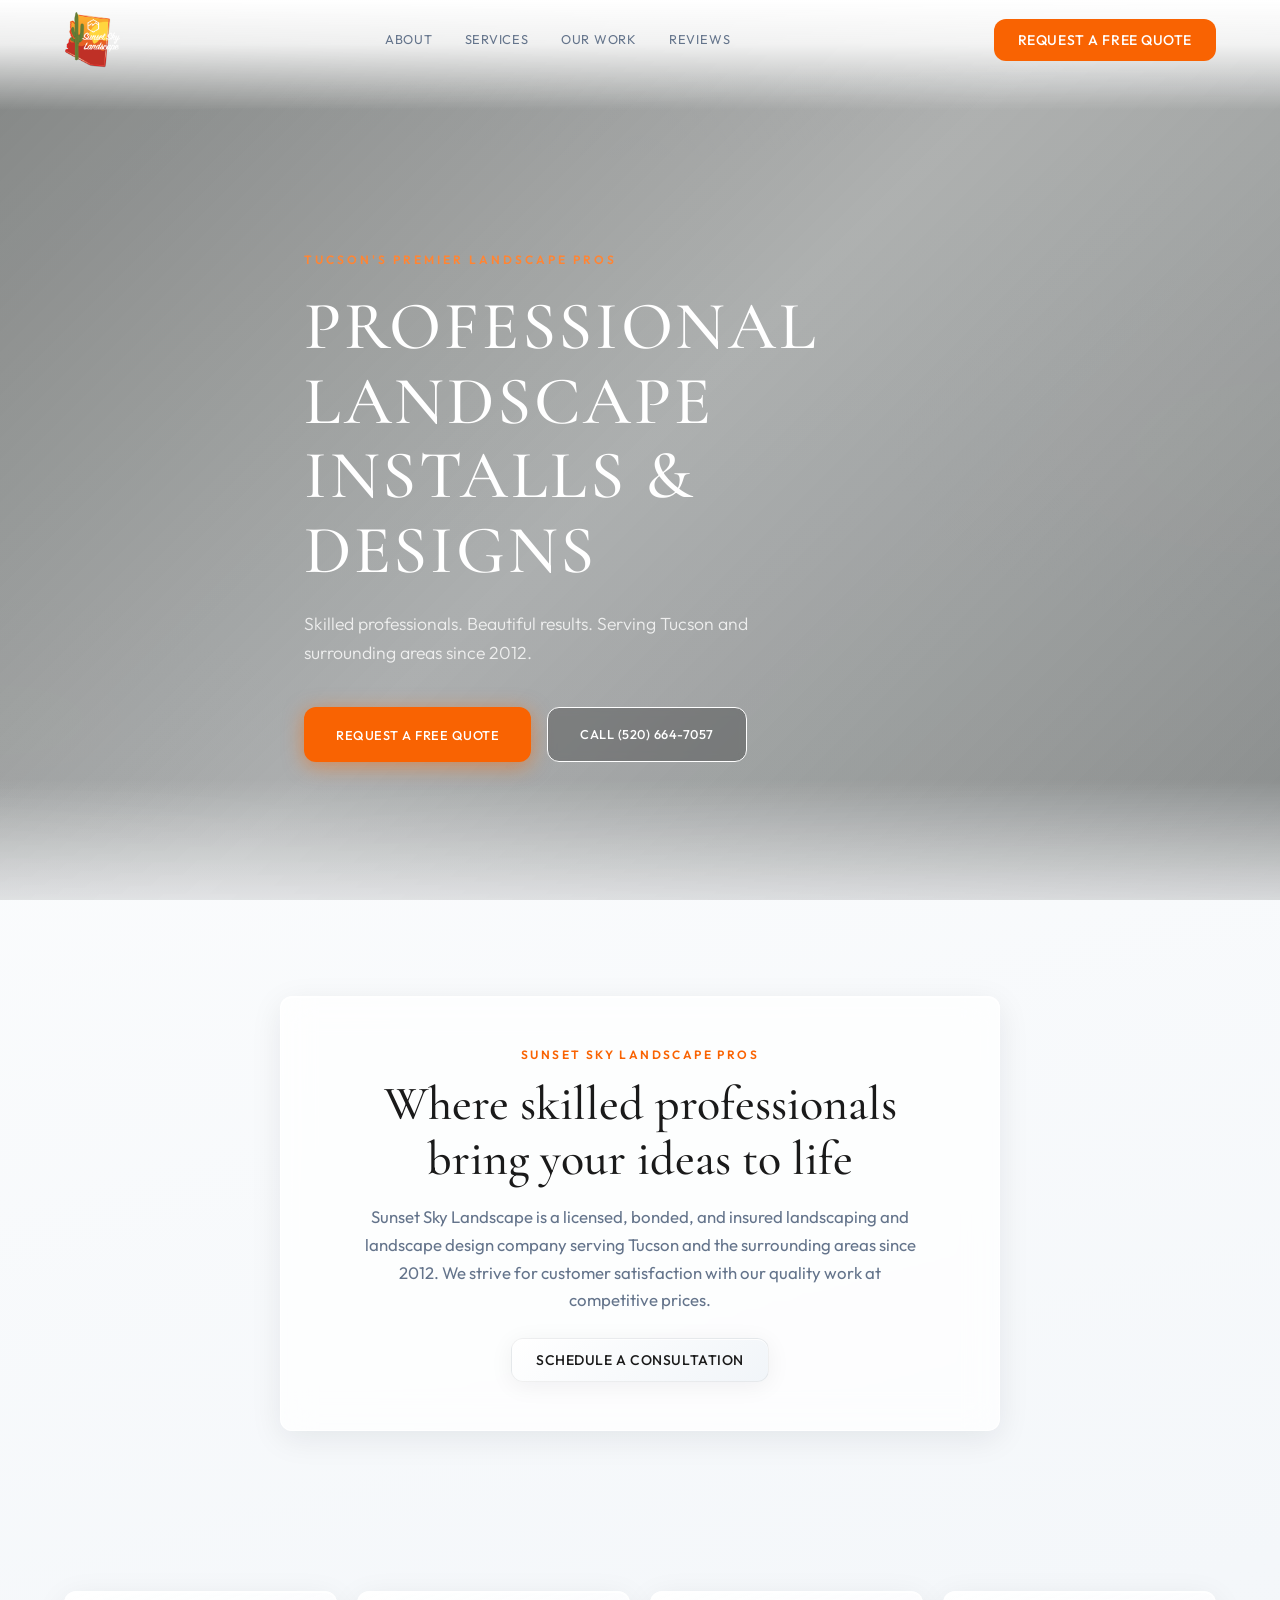
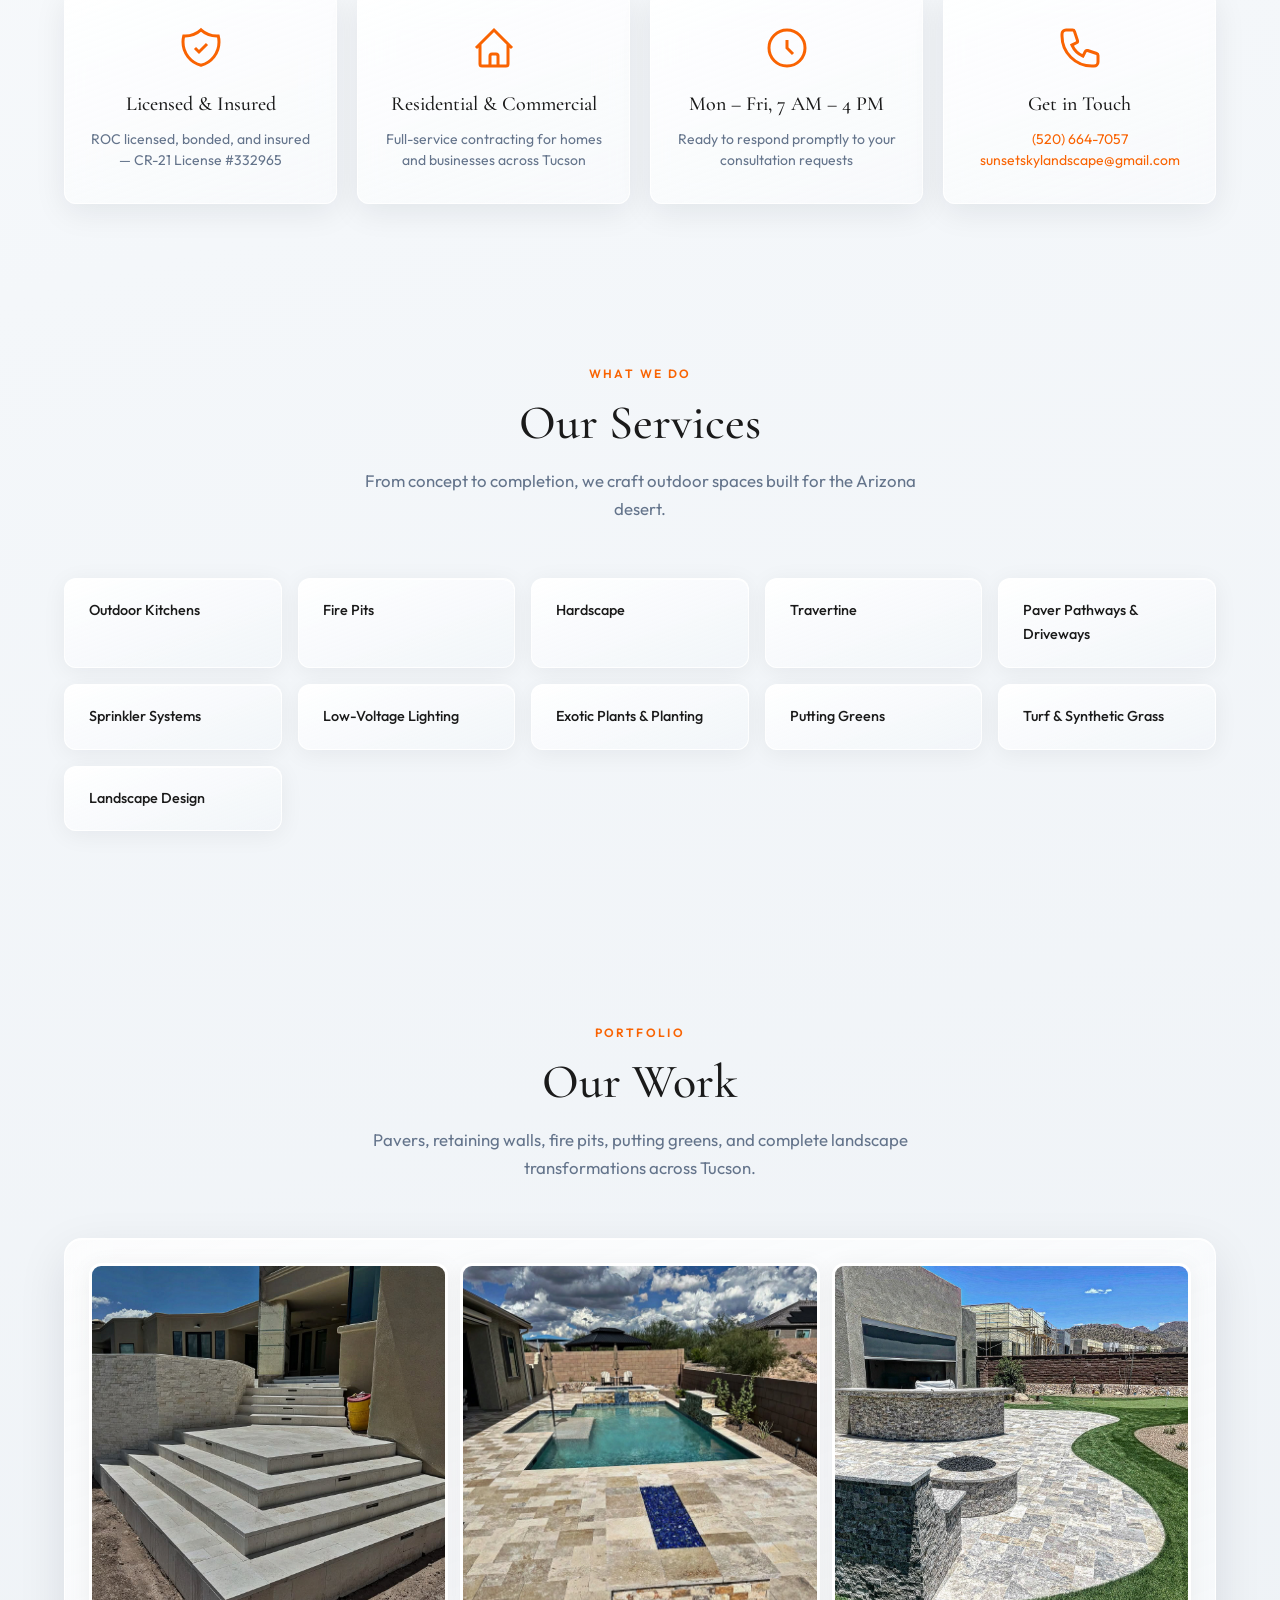
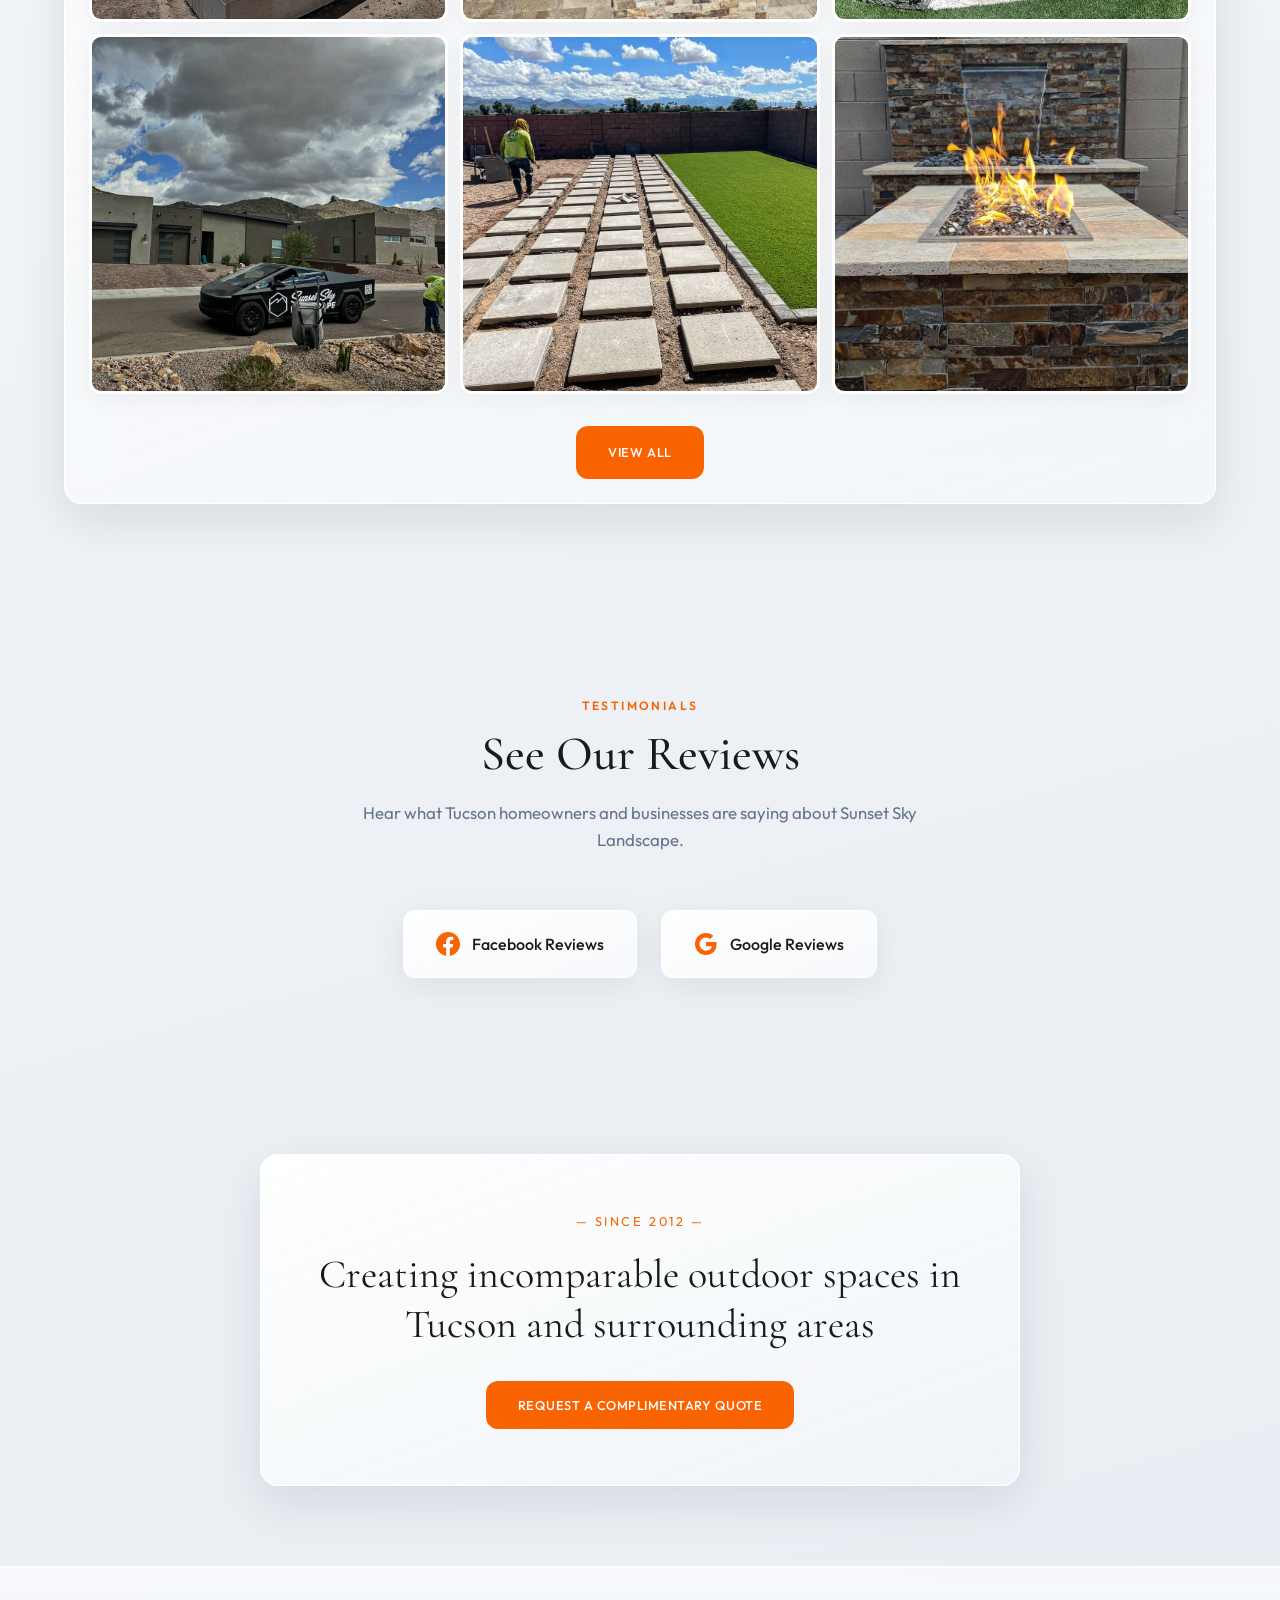
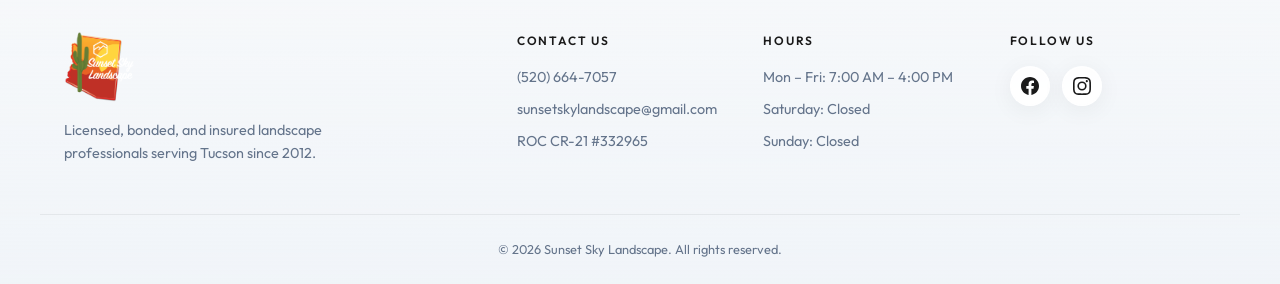
==== index.html @ e5a3df86 "Replace broken WordPress gallery images with hosted Instagram photos. Co-authored-by: Cursor <cursor" ====
<!DOCTYPE html>
<html lang="en">
<head>
  <meta charset="UTF-8">
  <meta name="viewport" content="width=device-width, initial-scale=1.0">
  <meta name="description" content="Sunset Sky Landscape — licensed, bonded, and insured landscape design and construction serving Tucson, Arizona since 2012.">
  <title>Sunset Sky Landscape & Design | Tucson, Arizona</title>
  <link rel="icon" href="favicon.png" type="image/png">
  <link rel="icon" type="image/png" sizes="32x32" href="assets/favicon-32x32.png">
  <link rel="icon" type="image/png" sizes="16x16" href="assets/favicon-16x16.png">
  <link rel="apple-touch-icon" sizes="180x180" href="assets/apple-touch-icon.png">
  <link rel="preconnect" href="https://fonts.googleapis.com">
  <link rel="preconnect" href="https://fonts.gstatic.com" crossorigin>
  <link href="https://fonts.googleapis.com/css2?family=Cormorant+Garamond:ital,wght@0,400;0,500;0,600;1,400&family=Outfit:wght@300;400;500;600&display=swap" rel="stylesheet">
  <link rel="stylesheet" href="css/styles.css">
</head>
<body>

  <!-- Header -->
  <header class="header" id="header">
    <div class="header__inner container">
      <a href="#" class="logo">
        <img src="assets/logo.png" alt="Sunset Sky Landscape & Design" class="logo__img logo__img--loaded" id="site-logo">
        <span class="logo__text" id="logo-fallback">
          <span class="logo__main">Sunset Sky</span>
          <span class="logo__sub">Landscape & Design</span>
        </span>
      </a>

      <nav class="nav" id="nav">
        <a href="#about" class="nav__link">About</a>
        <a href="#services" class="nav__link">Services</a>
        <a href="gallery.html" class="nav__link">Our Work</a>
        <a href="#reviews" class="nav__link">Reviews</a>
      </nav>

      <div class="header__actions">
        <a href="tel:5206647057" class="header__phone">(520) 664-7057</a>
        <button type="button" class="btn btn--primary" data-open-quote>Request a Free Quote</button>
        <button type="button" class="nav-toggle" id="nav-toggle" aria-label="Open menu" aria-expanded="false">
          <span></span><span></span><span></span>
        </button>
      </div>
    </div>
  </header>

  <!-- Hero -->
  <section class="hero" id="hero">
    <div class="hero__media">
      <video
        class="hero__video hero__video--ready"
        id="hero-video"
        autoplay
        muted
        loop
        playsinline
        preload="auto"
      >
        <source src="assets/hero-video.mp4" type="video/mp4">
      </video>
      <div class="hero__poster hero__poster--hidden" id="hero-poster"></div>
    </div>
    <div class="hero__overlay"></div>
    <div class="hero__content container">
      <p class="hero__eyebrow">Tucson's Premier Landscape Pros</p>
      <h1 class="hero__title">Professional Landscape<br>Installs &amp; Designs</h1>
      <p class="hero__subtitle">Skilled professionals. Beautiful results. Serving Tucson and surrounding areas since 2012.</p>
      <div class="hero__cta">
        <button type="button" class="btn btn--primary btn--lg" data-open-quote>Request a Free Quote</button>
        <a href="tel:5206647057" class="btn btn--outline btn--lg">Call (520) 664-7057</a>
      </div>
    </div>
  </section>

  <!-- Intro -->
  <section class="intro section" id="about">
    <div class="container">
      <div class="intro__content reveal">
        <span class="section-label">Sunset Sky Landscape Pros</span>
        <h2 class="section-title">Where skilled professionals bring your ideas to life</h2>
        <p class="section-body">Sunset Sky Landscape is a licensed, bonded, and insured landscaping and landscape design company serving Tucson and the surrounding areas since 2012. We strive for customer satisfaction with our quality work at competitive prices.</p>
        <button type="button" class="btn btn--secondary" data-open-quote>Schedule a Consultation</button>
      </div>
    </div>
  </section>

  <!-- Highlights -->
  <section class="highlights">
    <div class="container">
      <div class="highlights__grid">
        <div class="highlight-card reveal">
          <div class="highlight-card__icon">
            <svg viewBox="0 0 24 24" fill="none" stroke="currentColor" stroke-width="1.5"><path d="M9 12l2 2 4-4m5.618-4.016A11.955 11.955 0 0112 2.944a11.955 11.955 0 01-8.618 3.04A12.02 12.02 0 003 9c0 5.591 3.824 10.29 9 11.622 5.176-1.332 9-6.03 9-11.622 0-1.042-.133-2.052-.382-3.016z"/></svg>
          </div>
          <h3>Licensed & Insured</h3>
          <p>ROC licensed, bonded, and insured — CR-21 License #332965</p>
        </div>
        <div class="highlight-card reveal">
          <div class="highlight-card__icon">
            <svg viewBox="0 0 24 24" fill="none" stroke="currentColor" stroke-width="1.5"><path d="M3 12l2-2m0 0l7-7 7 7M5 10v10a1 1 0 001 1h3m10-11l2 2m-2-2v10a1 1 0 01-1 1h-3m-6 0a1 1 0 001-1v-4a1 1 0 011-1h2a1 1 0 011 1v4a1 1 0 001 1m-6 0h6"/></svg>
          </div>
          <h3>Residential & Commercial</h3>
          <p>Full-service contracting for homes and businesses across Tucson</p>
        </div>
        <div class="highlight-card reveal">
          <div class="highlight-card__icon">
            <svg viewBox="0 0 24 24" fill="none" stroke="currentColor" stroke-width="1.5"><path d="M12 8v4l3 3m6-3a9 9 0 11-18 0 9 9 0 0118 0z"/></svg>
          </div>
          <h3>Mon – Fri, 7 AM – 4 PM</h3>
          <p>Ready to respond promptly to your consultation requests</p>
        </div>
        <div class="highlight-card reveal">
          <div class="highlight-card__icon">
            <svg viewBox="0 0 24 24" fill="none" stroke="currentColor" stroke-width="1.5"><path d="M3 5a2 2 0 012-2h3.28a1 1 0 01.948.684l1.498 4.493a1 1 0 01-.502 1.21l-2.257 1.13a11.042 11.042 0 005.516 5.516l1.13-2.257a1 1 0 011.21-.502l4.493 1.498a1 1 0 01.684.949V19a2 2 0 01-2 2h-1C9.716 21 3 14.284 3 6V5z"/></svg>
          </div>
          <h3>Get in Touch</h3>
          <p><a href="tel:5206647057">(520) 664-7057</a><br><a href="mailto:sunsetskylandscape@gmail.com">sunsetskylandscape@gmail.com</a></p>
        </div>
      </div>
    </div>
  </section>

  <!-- Services -->
  <section class="services section" id="services">
    <div class="container">
      <div class="section-header reveal">
        <span class="section-label">What We Do</span>
        <h2 class="section-title">Our Services</h2>
        <p class="section-body">From concept to completion, we craft outdoor spaces built for the Arizona desert.</p>
      </div>
      <ul class="services__grid">
        <li class="service-item reveal">Outdoor Kitchens</li>
        <li class="service-item reveal">Fire Pits</li>
        <li class="service-item reveal">Hardscape</li>
        <li class="service-item reveal">Travertine</li>
        <li class="service-item reveal">Paver Pathways & Driveways</li>
        <li class="service-item reveal">Sprinkler Systems</li>
        <li class="service-item reveal">Low-Voltage Lighting</li>
        <li class="service-item reveal">Exotic Plants & Planting</li>
        <li class="service-item reveal">Putting Greens</li>
        <li class="service-item reveal">Turf & Synthetic Grass</li>
        <li class="service-item reveal">Landscape Design</li>
      </ul>
    </div>
  </section>

  <!-- Our Work -->
  <section class="work section" id="work">
    <div class="container">
      <div class="section-header reveal">
        <span class="section-label">Portfolio</span>
        <h2 class="section-title">Our Work</h2>
        <p class="section-body">Pavers, retaining walls, fire pits, putting greens, and complete landscape transformations across Tucson.</p>
      </div>
      <div class="work-panel reveal">
        <div class="gallery__grid gallery__grid--preview">
          <div class="gallery__item">
            <img src="assets/gallery/gallery-01.jpg" alt="Sunset Sky Landscape outdoor living project" loading="lazy">
          </div>
          <div class="gallery__item">
            <img src="assets/gallery/gallery-02.jpg" alt="Custom landscape installation in Tucson" loading="lazy">
          </div>
          <div class="gallery__item">
            <img src="assets/gallery/gallery-03.jpg" alt="Hardscape and outdoor living space" loading="lazy">
          </div>
          <div class="gallery__item">
            <img src="assets/gallery/gallery-04.jpg" alt="Desert landscape design" loading="lazy">
          </div>
          <div class="gallery__item">
            <img src="assets/gallery/gallery-05.jpg" alt="Paver and turf installation" loading="lazy">
          </div>
          <div class="gallery__item">
            <img src="assets/gallery/gallery-06.jpg" alt="Custom hardscape project" loading="lazy">
          </div>
        </div>
        <div class="work-panel__action">
          <a href="gallery.html" class="btn btn--primary btn--lg">View All</a>
        </div>
      </div>
    </div>
  </section>

  <!-- Reviews -->
  <section class="reviews section" id="reviews">
    <div class="container">
      <div class="section-header reveal">
        <span class="section-label">Testimonials</span>
        <h2 class="section-title">See Our Reviews</h2>
        <p class="section-body">Hear what Tucson homeowners and businesses are saying about Sunset Sky Landscape.</p>
      </div>
      <div class="reviews__links reveal">
        <a href="https://www.facebook.com/profile.php?id=61554615100524" target="_blank" rel="noopener noreferrer" class="review-link">
          <svg viewBox="0 0 24 24" fill="currentColor"><path d="M24 12.073c0-6.627-5.373-12-12-12s-12 5.373-12 12c0 5.99 4.388 10.954 10.125 11.854v-8.385H7.078v-3.47h3.047V9.43c0-3.007 1.792-4.669 4.533-4.669 1.312 0 2.686.235 2.686.235v2.953H15.83c-1.491 0-1.956.925-1.956 1.874v2.25h3.328l-.532 3.47h-2.796v8.385C19.612 23.027 24 18.062 24 12.073z"/></svg>
          <span>Facebook Reviews</span>
        </a>
        <a href="https://www.google.com/search?sca_esv=ad809df184c16df5&si=APenkKm7iecQ4G6P-TsbSMFKIQtv3EFIqRAFw-i8uEbk55Z-_9iTLC998K5dZMFV3syJx5RA8-08XydjpIfVOj_D7Eh_rcXFnUiO9R-w4w8l1fb_Ykw-DDEMFmRU6hcIk19wX7e-jOP3XRPsqt_-T7nS7_7tZt7jKw%3D%3D&q=Sunset+Sky+Landscape+%26+Design+Reviews" target="_blank" rel="noopener noreferrer" class="review-link">
          <svg viewBox="0 0 24 24" fill="currentColor"><path d="M22.56 12.25c0-.78-.07-1.53-.2-2.25H12v4.26h5.92c-.26 1.37-1.04 2.53-2.21 3.31v2.77h3.57c2.08-1.92 3.28-4.74 3.28-8.09z"/><path d="M12 23c2.97 0 5.46-.98 7.28-2.66l-3.57-2.77c-.98.66-2.23 1.06-3.71 1.06-2.86 0-5.29-1.93-6.16-4.53H2.18v2.84C3.99 20.53 7.7 23 12 23z"/><path d="M5.84 14.09c-.22-.66-.35-1.36-.35-2.09s.13-1.43.35-2.09V7.07H2.18C1.43 8.55 1 10.22 1 12s.43 3.45 1.18 4.93l2.85-2.22.81-.62z"/><path d="M12 5.38c1.62 0 3.06.56 4.21 1.64l3.15-3.15C17.45 2.09 14.97 1 12 1 7.7 1 3.99 3.47 2.18 7.07l3.66 2.84c.87-2.6 3.3-4.53 6.16-4.53z"/></svg>
          <span>Google Reviews</span>
        </a>
      </div>
    </div>
  </section>

  <!-- CTA Banner -->
  <section class="cta-banner">
    <div class="container cta-banner__inner reveal">
      <p class="cta-banner__eyebrow">— Since 2012 —</p>
      <h2>Creating incomparable outdoor spaces in Tucson and surrounding areas</h2>
      <button type="button" class="btn btn--primary btn--lg" data-open-quote>Request a Complimentary Quote</button>
    </div>
  </section>

  <!-- Footer -->
  <footer class="footer">
    <div class="container footer__grid">
      <div class="footer__brand">
        <a href="#" class="logo logo--footer">
          <img src="assets/logo.png" alt="Sunset Sky Landscape & Design" class="logo__img logo__img--footer logo__img--loaded">
          <span class="logo__text">
            <span class="logo__main">Sunset Sky</span>
            <span class="logo__sub">Landscape & Design</span>
          </span>
        </a>
        <p>Licensed, bonded, and insured landscape professionals serving Tucson since 2012.</p>
      </div>
      <div class="footer__contact">
        <h4>Contact Us</h4>
        <ul>
          <li><a href="tel:5206647057">(520) 664-7057</a></li>
          <li><a href="mailto:sunsetskylandscape@gmail.com">sunsetskylandscape@gmail.com</a></li>
          <li>ROC CR-21 #332965</li>
        </ul>
      </div>
      <div class="footer__hours">
        <h4>Hours</h4>
        <ul>
          <li>Mon – Fri: 7:00 AM – 4:00 PM</li>
          <li>Saturday: Closed</li>
          <li>Sunday: Closed</li>
        </ul>
      </div>
      <div class="footer__social">
        <h4>Follow Us</h4>
        <div class="footer__social-links">
          <a href="https://www.facebook.com/profile.php?id=61554615100524" target="_blank" rel="noopener noreferrer" aria-label="Facebook">
            <svg viewBox="0 0 24 24" fill="currentColor"><path d="M24 12.073c0-6.627-5.373-12-12-12s-12 5.373-12 12c0 5.99 4.388 10.954 10.125 11.854v-8.385H7.078v-3.47h3.047V9.43c0-3.007 1.792-4.669 4.533-4.669 1.312 0 2.686.235 2.686.235v2.953H15.83c-1.491 0-1.956.925-1.956 1.874v2.25h3.328l-.532 3.47h-2.796v8.385C19.612 23.027 24 18.062 24 12.073z"/></svg>
          </a>
          <a href="https://www.instagram.com/sunsetskylandscape/" target="_blank" rel="noopener noreferrer" aria-label="Instagram">
            <svg viewBox="0 0 24 24" fill="currentColor"><path d="M12 2.163c3.204 0 3.584.012 4.85.07 3.252.148 4.771 1.691 4.919 4.919.058 1.265.069 1.645.069 4.849 0 3.205-.012 3.584-.069 4.849-.149 3.225-1.664 4.771-4.919 4.919-1.266.058-1.644.07-4.85.07-3.204 0-3.584-.012-4.849-.07-3.26-.149-4.771-1.699-4.919-4.92-.058-1.265-.07-1.644-.07-4.849 0-3.204.013-3.583.07-4.849.149-3.227 1.664-4.771 4.919-4.919 1.266-.057 1.645-.069 4.849-.069zM12 0C8.741 0 8.333.014 7.053.072 2.695.272.273 2.69.073 7.052.014 8.333 0 8.741 0 12c0 3.259.014 3.668.072 4.948.2 4.358 2.618 6.78 6.98 6.98C8.333 23.986 8.741 24 12 24c3.259 0 3.668-.014 4.948-.072 4.354-.2 6.782-2.618 6.979-6.98.059-1.28.073-1.689.073-4.948 0-3.259-.014-3.667-.072-4.947-.196-4.354-2.617-6.78-6.979-6.98C15.668.014 15.259 0 12 0zm0 5.838a6.162 6.162 0 100 12.324 6.162 6.162 0 000-12.324zM12 16a4 4 0 110-8 4 4 0 010 8zm6.406-11.845a1.44 1.44 0 100 2.881 1.44 1.44 0 000-2.881z"/></svg>
          </a>
        </div>
      </div>
    </div>
    <div class="footer__bottom container">
      <p>&copy; 2026 Sunset Sky Landscape. All rights reserved.</p>
    </div>
  </footer>

  <!-- Quote Modal -->
  <div class="modal" id="quote-modal" aria-hidden="true">
    <div class="modal__backdrop" data-close-quote></div>
    <div class="modal__dialog" role="dialog" aria-labelledby="quote-modal-title" aria-modal="true">
      <button type="button" class="modal__close" data-close-quote aria-label="Close form">
        <svg viewBox="0 0 24 24" fill="none" stroke="currentColor" stroke-width="2"><path d="M18 6L6 18M6 6l12 12"/></svg>
      </button>

      <div class="modal__header">
        <h2 id="quote-modal-title">Request a Complimentary Quote</h2>
        <p>Schedule a complimentary landscape consultation or send us a question. We'll respond promptly.</p>
      </div>

      <form class="quote-form" id="quote-form" novalidate>
        <div class="form-row form-row--2">
          <div class="form-group">
            <label for="first-name">First Name <span class="required">*</span></label>
            <input type="text" id="first-name" name="first_name" required autocomplete="given-name">
          </div>
          <div class="form-group">
            <label for="last-name">Last Name <span class="required">*</span></label>
            <input type="text" id="last-name" name="last_name" required autocomplete="family-name">
          </div>
        </div>

        <fieldset class="form-group">
          <legend>How may we help you? <span class="required">*</span></legend>
          <div class="form-checkboxes">
            <label class="form-checkbox"><input type="radio" name="help_type" value="consultation" required> Landscape consultation</label>
            <label class="form-checkbox"><input type="radio" name="help_type" value="services"> Question about services</label>
            <label class="form-checkbox"><input type="radio" name="help_type" value="comments"> Comments</label>
            <label class="form-checkbox"><input type="radio" name="help_type" value="feedback"> Review or feedback</label>
          </div>
        </fieldset>

        <fieldset class="form-group">
          <legend>Preferred contact method <span class="required">*</span></legend>
          <div class="form-checkboxes form-checkboxes--inline">
            <label class="form-checkbox"><input type="radio" name="contact_pref" value="phone" required> Phone</label>
            <label class="form-checkbox"><input type="radio" name="contact_pref" value="email"> Email</label>
            <label class="form-checkbox"><input type="radio" name="contact_pref" value="no_pref"> No preference</label>
          </div>
        </fieldset>

        <div class="form-group">
          <label for="address">Address for Quote <span class="required">*</span></label>
          <input type="text" id="address" name="address" required autocomplete="street-address">
        </div>

        <div class="form-row form-row--2">
          <div class="form-group">
            <label for="email">Email <span class="required">*</span></label>
            <input type="email" id="email" name="email" required autocomplete="email">
          </div>
          <div class="form-group">
            <label for="phone">Phone <span class="required">*</span></label>
            <input type="tel" id="phone" name="phone" required autocomplete="tel">
          </div>
        </div>

        <div class="form-group">
          <label for="message">Questions or Comments <span class="required">*</span></label>
          <textarea id="message" name="message" rows="4" required placeholder="Tell us about your project…"></textarea>
        </div>

        <div class="form-actions">
          <button type="submit" class="btn btn--primary btn--full">Submit Request</button>
        </div>

        <p class="form-note" id="form-status" hidden></p>
      </form>

      <div class="form-success" id="form-success" hidden aria-live="polite">
        <div class="form-success__icon" aria-hidden="true">
          <svg viewBox="0 0 64 64" fill="none">
            <circle cx="32" cy="32" r="30" stroke="currentColor" stroke-width="3"/>
            <path d="M20 33l8 8 16-18" stroke="currentColor" stroke-width="3" stroke-linecap="round" stroke-linejoin="round"/>
          </svg>
        </div>
        <h3 class="form-success__title">Your request has been sent!</h3>
        <p class="form-success__text">Our team will be in touch soon.</p>
        <button type="button" class="btn btn--primary" data-close-quote>Close</button>
      </div>
    </div>
  </div>

  <!-- Vercel Web Analytics: enable in Vercel dashboard → Analytics → Enable, then redeploy -->
  <script>window.va=window.va||function(){(window.vaq=window.vaq||[]).push(arguments);};</script>
  <script defer src="/_vercel/insights/script.js"></script>
  <script src="js/form-config.js"></script>
  <script src="js/analytics.js"></script>
  <script src="js/main.js"></script>
</body>
</html>
---- css/styles.css ----
/* ============================================
   Sunset Sky Landscape — Premium Site Styles
   ============================================ */

:root {
  --color-bg: #f8f9fb;
  --color-bg-dark: #1a1a1a;
  --color-bg-cream: #ffffff;
  --color-surface: rgba(255, 255, 255, 0.72);
  --color-text: #1a1a1a;
  --color-text-light: #ffffff;
  --color-text-muted: #64748b;
  --color-accent: #f96302;
  --color-accent-dark: #e85800;
  --color-accent-light: #ff8534;
  --color-border: rgba(0, 0, 0, 0.06);
  --shadow-soft: 0 4px 24px rgba(15, 23, 42, 0.06);
  --shadow-glass: 0 8px 32px rgba(15, 23, 42, 0.08), inset 0 1px 0 rgba(255, 255, 255, 0.95);
  --shadow-lift: 0 16px 48px rgba(15, 23, 42, 0.1);

  --font-display: 'Cormorant Garamond', Georgia, serif;
  --font-body: 'Outfit', system-ui, sans-serif;

  --header-height: 80px;
  --container: 1200px;
  --radius: 12px;
  --transition: 0.35s cubic-bezier(0.4, 0, 0.2, 1);
}

*, *::before, *::after {
  box-sizing: border-box;
  margin: 0;
  padding: 0;
}

html {
  scroll-behavior: smooth;
  scroll-padding-top: var(--header-height);
}

body {
  font-family: var(--font-body);
  font-size: 16px;
  line-height: 1.65;
  color: var(--color-text);
  background:
    linear-gradient(165deg, #ffffff 0%, #f4f7fa 35%, #eef2f6 70%, #e8edf3 100%);
  -webkit-font-smoothing: antialiased;
  position: relative;
}

body::before {
  content: '';
  position: fixed;
  inset: 0;
  background:
    radial-gradient(ellipse 80% 50% at 50% -10%, rgba(255, 255, 255, 0.95) 0%, transparent 55%),
    radial-gradient(ellipse 60% 40% at 100% 50%, rgba(255, 255, 255, 0.4) 0%, transparent 50%),
    radial-gradient(ellipse 50% 30% at 0% 80%, rgba(255, 255, 255, 0.35) 0%, transparent 45%);
  pointer-events: none;
  z-index: 0;
}

body > * {
  position: relative;
  z-index: 1;
}

img {
  display: block;
  max-width: 100%;
  height: auto;
}

a {
  color: inherit;
  text-decoration: none;
  transition: color var(--transition);
}

a:hover {
  color: var(--color-accent);
}

ul {
  list-style: none;
}

button {
  font-family: inherit;
  cursor: pointer;
  border: none;
  background: none;
}

.container {
  width: 100%;
  max-width: var(--container);
  margin: 0 auto;
  padding: 0 1.5rem;
}

.section {
  padding: 6rem 0;
}

.section--dark {
  background: transparent;
}

.section--cream {
  background: transparent;
}

.section--reflective {
  background: linear-gradient(180deg, rgba(255, 255, 255, 0.5) 0%, rgba(248, 250, 252, 0.3) 100%);
}

.section-label {
  display: block;
  font-size: 0.75rem;
  font-weight: 600;
  letter-spacing: 0.2em;
  text-transform: uppercase;
  color: var(--color-accent);
  margin-bottom: 0.75rem;
}

.section-label--light {
  color: var(--color-accent-light);
}

.section-title {
  font-family: var(--font-display);
  font-size: clamp(2rem, 4vw, 3rem);
  font-weight: 500;
  line-height: 1.15;
  margin-bottom: 1rem;
}

.section-title--light {
  color: var(--color-text-light);
}

.section-body {
  font-size: 1.05rem;
  color: var(--color-text-muted);
  max-width: 560px;
}

.section-body--light {
  color: rgba(245, 240, 232, 0.7);
}

.section-header {
  text-align: center;
  margin-bottom: 3.5rem;
}

.section-header .section-body {
  margin: 0 auto;
}

/* Buttons */
.btn {
  display: inline-flex;
  align-items: center;
  justify-content: center;
  gap: 0.5rem;
  padding: 0.75rem 1.5rem;
  font-size: 0.875rem;
  font-weight: 500;
  letter-spacing: 0.04em;
  text-transform: uppercase;
  border-radius: var(--radius);
  transition: all var(--transition);
  white-space: nowrap;
}

.btn--primary {
  background: var(--color-accent);
  color: #fff;
}

.btn--primary:hover {
  background: var(--color-accent-dark);
  color: #fff;
  transform: translateY(-1px);
  box-shadow: 0 8px 24px rgba(249, 99, 2, 0.4);
}

.btn--secondary {
  background: linear-gradient(145deg, #ffffff 0%, #f1f5f9 100%);
  color: var(--color-text);
  border: 1px solid var(--color-border);
  box-shadow: var(--shadow-soft), inset 0 1px 0 rgba(255, 255, 255, 0.9);
}

.btn--secondary:hover {
  background: #ffffff;
  color: var(--color-accent);
  box-shadow: var(--shadow-lift);
}

.btn--outline {
  border: 1.5px solid rgba(255, 255, 255, 0.6);
  color: #fff;
  background: transparent;
}

.btn--outline:hover {
  background: rgba(255, 255, 255, 0.1);
  border-color: #fff;
  color: #fff;
}

.btn--lg {
  padding: 1rem 2rem;
  font-size: 0.8rem;
}

.btn--full {
  width: 100%;
}

.btn:disabled {
  opacity: 0.65;
  cursor: not-allowed;
  transform: none;
}

/* Header */
.header {
  position: fixed;
  top: 0;
  left: 0;
  right: 0;
  z-index: 100;
  height: var(--header-height);
  background: transparent;
}

.gallery-page__header .section-body {
  margin: 0 auto;
}

.header__inner {
  display: flex;
  align-items: center;
  justify-content: space-between;
  height: 100%;
  gap: 1.5rem;
  position: relative;
  z-index: 1;
}

.logo {
  display: flex;
  align-items: center;
  line-height: 1.1;
  color: var(--color-text);
  flex-shrink: 0;
  gap: 0.5rem;
}

.logo:hover {
  color: var(--color-text);
}

.logo__img {
  height: 58px;
  width: auto;
  max-width: 240px;
  object-fit: contain;
  display: none;
}

.logo__img--footer {
  height: 72px;
  max-width: 280px;
}

.logo__img--loaded {
  display: block;
}

.logo__img--loaded + .logo__text {
  display: none;
}

.logo__text {
  display: flex;
  flex-direction: column;
}

.logo--footer .logo__img--footer.logo__img--loaded + .logo__text {
  display: none;
}

.logo--footer .logo__main {
  color: #fff;
}

.logo--footer .logo__sub {
  color: rgba(255, 255, 255, 0.6);
}

.logo__main {
  font-family: var(--font-display);
  font-size: 1.35rem;
  font-weight: 500;
  letter-spacing: 0.02em;
}

.logo__sub {
  font-size: 0.65rem;
  font-weight: 400;
  letter-spacing: 0.18em;
  text-transform: uppercase;
  opacity: 0.75;
}

.nav {
  display: flex;
  gap: 2rem;
}

.nav__link {
  font-size: 0.8rem;
  font-weight: 400;
  letter-spacing: 0.06em;
  text-transform: uppercase;
  color: var(--color-text-muted);
  transition: color var(--transition);
}

.nav__link:hover {
  color: var(--color-accent);
}

.header__actions {
  display: flex;
  align-items: center;
  gap: 1.25rem;
}

.header__phone {
  font-size: 0.85rem;
  color: var(--color-text);
  display: none;
  transition: color var(--transition);
}

.header__phone:hover {
  color: var(--color-accent);
}

.nav-toggle {
  display: none;
  flex-direction: column;
  gap: 5px;
  padding: 4px;
}

.nav-toggle span {
  display: block;
  width: 22px;
  height: 2px;
  background: var(--color-text);
  transition: var(--transition);
}

/* Hero */
.hero {
  position: relative;
  height: 100vh;
  min-height: 600px;
  display: flex;
  align-items: center;
  overflow: hidden;
}

.hero__media {
  position: absolute;
  inset: 0;
}

.hero__video {
  position: absolute;
  inset: 0;
  width: 100%;
  height: 100%;
  object-fit: cover;
  display: none;
}

.hero__video--ready {
  display: block;
}

.hero__poster {
  position: absolute;
  inset: 0;
  background-size: cover;
  background-position: center;
}

.hero__poster--hidden {
  opacity: 0;
  pointer-events: none;
}

.hero__overlay {
  position: absolute;
  inset: 0;
  z-index: 1;
  background: linear-gradient(
    135deg,
    rgba(28, 33, 31, 0.55) 0%,
    rgba(28, 33, 31, 0.35) 50%,
    rgba(28, 33, 31, 0.5) 100%
  );
}

.hero::before {
  content: '';
  position: absolute;
  top: 0;
  left: 0;
  right: 0;
  height: 110px;
  z-index: 2;
  background: linear-gradient(
    180deg,
    rgba(255, 255, 255, 1) 0%,
    rgba(255, 255, 255, 0.85) 40%,
    rgba(255, 255, 255, 0) 100%
  );
  pointer-events: none;
}

.hero::after {
  content: '';
  position: absolute;
  bottom: 0;
  left: 0;
  right: 0;
  height: 120px;
  z-index: 2;
  background: linear-gradient(
    to bottom,
    transparent 0%,
    rgba(248, 249, 251, 0.35) 50%,
    rgba(248, 249, 251, 0.7) 100%
  );
  pointer-events: none;
}

.hero__content {
  position: relative;
  z-index: 3;
  max-width: 720px;
  padding-top: calc(var(--header-height) + 2rem);
}

.hero__eyebrow {
  font-size: 0.75rem;
  font-weight: 600;
  letter-spacing: 0.25em;
  text-transform: uppercase;
  color: var(--color-accent-light);
  margin-bottom: 1.25rem;
}

.hero__title {
  font-family: var(--font-display);
  font-size: clamp(2.25rem, 6vw, 4.25rem);
  font-weight: 500;
  line-height: 1.1;
  letter-spacing: 0.04em;
  text-transform: uppercase;
  color: #fff;
  margin-bottom: 1.25rem;
}

.hero__subtitle {
  font-size: 1.1rem;
  font-weight: 300;
  color: rgba(255, 255, 255, 0.8);
  margin-bottom: 2.5rem;
  max-width: 480px;
}

.hero__cta {
  display: flex;
  flex-wrap: wrap;
  gap: 1rem;
  position: relative;
  z-index: 4;
}

.hero__cta .btn--primary {
  box-shadow: 0 4px 20px rgba(249, 99, 2, 0.5);
}

.hero__cta .btn--outline {
  border-color: #fff;
  background: rgba(0, 0, 0, 0.25);
  backdrop-filter: blur(4px);
}

/* Intro */
.intro__content {
  max-width: 720px;
  margin: 0 auto;
  text-align: center;
  background: var(--color-surface);
  backdrop-filter: blur(16px);
  -webkit-backdrop-filter: blur(16px);
  padding: 3rem;
  border-radius: var(--radius);
  border: 1px solid rgba(255, 255, 255, 0.9);
  box-shadow: var(--shadow-glass);
}

.intro__content .section-body {
  margin: 0 auto 1.5rem;
}

/* Highlights */
.highlights {
  padding: 4rem 0;
  background: transparent;
}

.highlights__grid {
  display: grid;
  grid-template-columns: repeat(4, 1fr);
  gap: 1.25rem;
}

.highlight-card {
  text-align: center;
  padding: 2rem 1.25rem;
  background: linear-gradient(160deg, rgba(255, 255, 255, 0.92) 0%, rgba(248, 250, 252, 0.75) 100%);
  backdrop-filter: blur(16px);
  -webkit-backdrop-filter: blur(16px);
  border: 1px solid rgba(255, 255, 255, 0.95);
  border-radius: var(--radius);
  box-shadow: var(--shadow-glass);
  transition: transform var(--transition), box-shadow var(--transition);
}

.highlight-card:hover {
  transform: translateY(-4px);
  box-shadow: var(--shadow-lift);
}

.highlight-card__icon {
  width: 48px;
  height: 48px;
  margin: 0 auto 1rem;
  color: var(--color-accent);
}

.highlight-card__icon svg {
  width: 100%;
  height: 100%;
}

.highlight-card h3 {
  font-family: var(--font-display);
  font-size: 1.25rem;
  font-weight: 500;
  margin-bottom: 0.5rem;
}

.highlight-card p {
  font-size: 0.875rem;
  color: var(--color-text-muted);
  line-height: 1.5;
}

.highlight-card a {
  color: var(--color-accent);
}

/* Services */
.services__grid {
  display: grid;
  grid-template-columns: repeat(auto-fill, minmax(200px, 1fr));
  gap: 1rem;
}

.service-item {
  padding: 1.25rem 1.5rem;
  background: linear-gradient(160deg, rgba(255, 255, 255, 0.95) 0%, rgba(241, 245, 249, 0.8) 100%);
  border: 1px solid rgba(255, 255, 255, 0.95);
  border-radius: var(--radius);
  font-size: 0.9rem;
  font-weight: 500;
  color: var(--color-text);
  box-shadow: var(--shadow-soft), inset 0 1px 0 rgba(255, 255, 255, 1);
  transition: all var(--transition);
}

.service-item:hover {
  background: #ffffff;
  border-color: rgba(249, 99, 2, 0.25);
  color: var(--color-accent);
  transform: translateY(-3px);
  box-shadow: var(--shadow-lift), 0 0 0 1px rgba(249, 99, 2, 0.1);
}

/* Gallery — uniform square grid */
.work-panel {
  padding: 1.5rem;
  background: linear-gradient(160deg, rgba(255, 255, 255, 0.75) 0%, rgba(248, 250, 252, 0.55) 100%);
  backdrop-filter: blur(20px);
  -webkit-backdrop-filter: blur(20px);
  border: 1px solid rgba(255, 255, 255, 0.95);
  border-radius: calc(var(--radius) * 1.5);
  box-shadow: var(--shadow-lift), inset 0 1px 0 rgba(255, 255, 255, 1);
}

.gallery__grid {
  display: grid;
  grid-template-columns: repeat(4, 1fr);
  gap: 0.75rem;
}

.gallery__grid--preview {
  grid-template-columns: repeat(3, 1fr);
}
.work-panel__action {
  display: flex;
  justify-content: center;
  margin-top: 2rem;
}

.gallery-page {
  padding-top: calc(var(--header-height) + 3rem);
  padding-bottom: 4rem;
}

.gallery-page__header {
  text-align: center;
  margin-bottom: 2.5rem;
}

.gallery-page__back {
  display: inline-flex;
  align-items: center;
  gap: 0.35rem;
  font-size: 0.85rem;
  font-weight: 500;
  color: var(--color-text-muted);
  margin-bottom: 1rem;
  transition: color var(--transition);
}

.gallery-page__back:hover {
  color: var(--color-accent);
}

.gallery-page__back svg {
  width: 18px;
  height: 18px;
}

.gallery__item {
  position: relative;
  overflow: hidden;
  border-radius: var(--radius);
  cursor: pointer;
  aspect-ratio: 1;
  background: #fff;
  border: 3px solid rgba(255, 255, 255, 0.95);
  box-shadow: var(--shadow-soft);
  transition: box-shadow var(--transition), transform var(--transition);
}

.gallery__item:hover {
  box-shadow: var(--shadow-lift);
  transform: translateY(-2px);
}

.gallery__item img {
  width: 100%;
  height: 100%;
  object-fit: cover;
  transition: transform 0.6s ease;
}

.gallery__item:hover img {
  transform: scale(1.06);
}

/* Reviews */
.reviews__links {
  display: flex;
  justify-content: center;
  gap: 1.5rem;
  flex-wrap: wrap;
}

.review-link {
  display: flex;
  align-items: center;
  gap: 0.75rem;
  padding: 1.25rem 2rem;
  background: linear-gradient(160deg, rgba(255, 255, 255, 0.95) 0%, rgba(248, 250, 252, 0.85) 100%);
  border: 1px solid rgba(255, 255, 255, 0.95);
  border-radius: var(--radius);
  font-weight: 500;
  box-shadow: var(--shadow-glass);
  transition: all var(--transition);
}

.review-link svg {
  width: 24px;
  height: 24px;
  color: var(--color-accent);
}

.review-link:hover {
  border-color: rgba(249, 99, 2, 0.2);
  background: #ffffff;
  color: var(--color-text);
  transform: translateY(-2px);
  box-shadow: var(--shadow-lift);
}

/* CTA Banner */
.cta-banner {
  padding: 5rem 0;
  background: transparent;
  text-align: center;
}

.cta-banner__inner {
  max-width: 760px;
  padding: 3.5rem 2.5rem;
  background: linear-gradient(160deg, rgba(255, 255, 255, 0.95) 0%, rgba(241, 245, 249, 0.85) 100%);
  backdrop-filter: blur(20px);
  -webkit-backdrop-filter: blur(20px);
  border: 1px solid rgba(255, 255, 255, 0.95);
  border-radius: calc(var(--radius) * 1.5);
  box-shadow: var(--shadow-lift), inset 0 1px 0 rgba(255, 255, 255, 1);
}

.cta-banner__eyebrow {
  font-size: 0.8rem;
  letter-spacing: 0.2em;
  text-transform: uppercase;
  color: var(--color-accent);
  margin-bottom: 1rem;
}

.cta-banner h2 {
  font-family: var(--font-display);
  font-size: clamp(1.75rem, 3.5vw, 2.5rem);
  font-weight: 400;
  color: var(--color-text);
  margin-bottom: 2rem;
  line-height: 1.25;
}

/* Footer */
.footer {
  background: linear-gradient(180deg, rgba(255, 255, 255, 0.6) 0%, rgba(241, 245, 249, 0.9) 100%);
  color: var(--color-text-muted);
  padding-top: 4rem;
  border-top: 1px solid rgba(255, 255, 255, 0.9);
  box-shadow: inset 0 1px 0 rgba(255, 255, 255, 1);
}

.footer__grid {
  display: grid;
  grid-template-columns: 2fr 1fr 1fr 1fr;
  gap: 2.5rem;
  padding-bottom: 3rem;
}

.footer .logo__main {
  font-size: 1.5rem;
  color: var(--color-text);
}

.footer .logo__sub {
  color: var(--color-text-muted);
}

.footer__brand p {
  margin-top: 1rem;
  font-size: 0.9rem;
  max-width: 280px;
}

.footer h4 {
  font-size: 0.75rem;
  font-weight: 600;
  letter-spacing: 0.15em;
  text-transform: uppercase;
  color: var(--color-text);
  margin-bottom: 1rem;
}

.footer ul li {
  font-size: 0.9rem;
  margin-bottom: 0.5rem;
}

.footer a:hover {
  color: var(--color-accent);
}

.footer__social-links {
  display: flex;
  gap: 0.75rem;
}

.footer__social-links a {
  display: flex;
  align-items: center;
  justify-content: center;
  width: 40px;
  height: 40px;
  background: rgba(255, 255, 255, 0.9);
  border: 1px solid rgba(255, 255, 255, 0.95);
  border-radius: 50%;
  box-shadow: var(--shadow-soft);
  color: var(--color-text);
  transition: all var(--transition);
}

.footer__social-links a:hover {
  border-color: rgba(249, 99, 2, 0.3);
  background: var(--color-accent);
  color: #fff;
  box-shadow: 0 8px 24px rgba(249, 99, 2, 0.35);
}

.footer__social-links svg {
  width: 18px;
  height: 18px;
}

.footer__bottom {
  border-top: 1px solid rgba(0, 0, 0, 0.06);
  padding: 1.5rem;
  text-align: center;
  font-size: 0.8rem;
}

/* Modal */
.modal {
  position: fixed;
  inset: 0;
  z-index: 200;
  display: flex;
  align-items: center;
  justify-content: center;
  padding: 1.5rem;
  opacity: 0;
  visibility: hidden;
  transition: opacity var(--transition), visibility var(--transition);
}

.modal--open {
  opacity: 1;
  visibility: visible;
}

.modal__backdrop {
  position: absolute;
  inset: 0;
  background: rgba(20, 24, 23, 0.8);
  backdrop-filter: blur(4px);
}

.modal__dialog {
  position: relative;
  width: 100%;
  max-width: 600px;
  max-height: 90vh;
  overflow-y: auto;
  background: linear-gradient(160deg, #ffffff 0%, #f8fafc 100%);
  border: 1px solid rgba(255, 255, 255, 0.95);
  border-radius: calc(var(--radius) * 1.5);
  padding: 2.5rem;
  transform: translateY(20px) scale(0.98);
  transition: transform var(--transition);
  box-shadow: var(--shadow-lift), inset 0 1px 0 rgba(255, 255, 255, 1);
}

.modal--open .modal__dialog {
  transform: translateY(0) scale(1);
}

.modal__close {
  position: absolute;
  top: 1rem;
  right: 1rem;
  width: 40px;
  height: 40px;
  display: flex;
  align-items: center;
  justify-content: center;
  border-radius: 50%;
  color: var(--color-text-muted);
  transition: all var(--transition);
}

.modal__close:hover {
  background: var(--color-bg-cream);
  color: var(--color-text);
}

.modal__close svg {
  width: 20px;
  height: 20px;
}

.modal__header {
  margin-bottom: 2rem;
  padding-right: 2rem;
}

.modal__header h2 {
  font-family: var(--font-display);
  font-size: 1.75rem;
  font-weight: 500;
  margin-bottom: 0.5rem;
}

.modal__header p {
  font-size: 0.9rem;
  color: var(--color-text-muted);
}

/* Form */
.quote-form {
  display: flex;
  flex-direction: column;
  gap: 1.25rem;
}

.form-row {
  display: grid;
  gap: 1.25rem;
}

.form-row--2 {
  grid-template-columns: 1fr 1fr;
}

.form-group label,
.form-group legend {
  display: block;
  font-size: 0.8rem;
  font-weight: 500;
  margin-bottom: 0.4rem;
  color: var(--color-text);
}

.form-group legend {
  margin-bottom: 0.6rem;
}

.required {
  color: var(--color-accent);
}

.form-group input,
.form-group textarea {
  width: 100%;
  padding: 0.75rem 1rem;
  font-family: inherit;
  font-size: 0.95rem;
  border: 1px solid var(--color-border);
  border-radius: var(--radius);
  background: var(--color-bg);
  transition: border-color var(--transition), box-shadow var(--transition);
}

.form-group input:focus,
.form-group textarea:focus {
  outline: none;
  border-color: var(--color-accent);
  box-shadow: 0 0 0 3px rgba(249, 99, 2, 0.15);
}

.form-group input.error,
.form-group textarea.error {
  border-color: #c0392b;
}

.form-checkboxes {
  display: flex;
  flex-direction: column;
  gap: 0.5rem;
}

.form-checkboxes--inline {
  flex-direction: row;
  flex-wrap: wrap;
  gap: 1rem;
}

.form-checkbox {
  display: flex;
  align-items: center;
  gap: 0.5rem;
  font-size: 0.9rem;
  cursor: pointer;
}

.form-checkbox input {
  width: auto;
  accent-color: var(--color-accent);
}

.form-note {
  text-align: center;
  font-size: 0.9rem;
  padding: 0.75rem;
  border-radius: var(--radius);
}

.form-note--success {
  background: #e8f5e9;
  color: #2e7d32;
}

.form-note--error {
  background: #fdecea;
  color: #c0392b;
}

.form-success {
  position: absolute;
  inset: 0;
  z-index: 5;
  display: flex;
  flex-direction: column;
  align-items: center;
  justify-content: center;
  text-align: center;
  padding: 2.5rem;
  background: linear-gradient(160deg, #ffffff 0%, #f8fafc 100%);
  border-radius: calc(var(--radius) * 1.5);
  opacity: 0;
  visibility: hidden;
  transform: scale(0.96);
  transition:
    opacity 0.4s ease,
    visibility 0.4s ease,
    transform 0.4s cubic-bezier(0.22, 1, 0.36, 1);
}

.form-success:not([hidden]) {
  opacity: 1;
  visibility: visible;
  transform: scale(1);
}

.form-success__icon {
  width: 88px;
  height: 88px;
  margin-bottom: 1.5rem;
  color: var(--color-accent);
  animation: form-success-pop 0.5s cubic-bezier(0.22, 1, 0.36, 1) 0.15s both;
}

.form-success__icon svg {
  width: 100%;
  height: 100%;
}

.form-success__title {
  font-family: var(--font-display);
  font-size: clamp(1.75rem, 5vw, 2.25rem);
  font-weight: 500;
  color: var(--color-text);
  margin-bottom: 0.75rem;
  line-height: 1.2;
  animation: form-success-rise 0.5s ease 0.25s both;
}

.form-success__text {
  font-size: 1.1rem;
  color: var(--color-text-muted);
  max-width: 22rem;
  margin-bottom: 2rem;
  line-height: 1.5;
  animation: form-success-rise 0.5s ease 0.35s both;
}

.form-success .btn {
  min-width: 10rem;
  animation: form-success-rise 0.5s ease 0.45s both;
}

@keyframes form-success-pop {
  from {
    opacity: 0;
    transform: scale(0.5);
  }
  to {
    opacity: 1;
    transform: scale(1);
  }
}

@keyframes form-success-rise {
  from {
    opacity: 0;
    transform: translateY(12px);
  }
  to {
    opacity: 1;
    transform: translateY(0);
  }
}

fieldset {
  border: none;
}

/* Lightbox */
.lightbox {
  position: fixed;
  inset: 0;
  z-index: 300;
  background: rgba(0, 0, 0, 0.95);
  display: flex;
  align-items: center;
  justify-content: center;
  opacity: 0;
  visibility: hidden;
  transition: opacity var(--transition), visibility var(--transition);
}

.lightbox--open {
  opacity: 1;
  visibility: visible;
}

.lightbox__image {
  max-width: 90vw;
  max-height: 85vh;
  object-fit: contain;
}

.lightbox__close {
  position: absolute;
  top: 1.5rem;
  right: 1.5rem;
  color: #fff;
  width: 48px;
  height: 48px;
  display: flex;
  align-items: center;
  justify-content: center;
  opacity: 0.7;
  transition: opacity var(--transition);
}

.lightbox__close:hover {
  opacity: 1;
}

.lightbox__close svg {
  width: 28px;
  height: 28px;
}

.lightbox__nav {
  position: absolute;
  top: 50%;
  transform: translateY(-50%);
  color: #fff;
  width: 48px;
  height: 48px;
  display: flex;
  align-items: center;
  justify-content: center;
  opacity: 0.6;
  transition: opacity var(--transition);
}

.lightbox__nav:hover {
  opacity: 1;
}

.lightbox__nav svg {
  width: 32px;
  height: 32px;
}

.lightbox__nav--prev { left: 1.5rem; }
.lightbox__nav--next { right: 1.5rem; }

/* Reveal animations */
.reveal {
  opacity: 0;
  transform: translateY(24px);
  transition: opacity 0.7s ease, transform 0.7s ease;
}

.reveal--visible {
  opacity: 1;
  transform: translateY(0);
}

/* Responsive */
@media (max-width: 1024px) {
  .highlights__grid {
    grid-template-columns: repeat(2, 1fr);
  }

  .footer__grid {
    grid-template-columns: 1fr 1fr;
  }

  .gallery__grid {
    grid-template-columns: repeat(3, 1fr);
  }
}

@media (max-width: 768px) {
  :root {
    --header-height: 70px;
  }

  .nav {
    position: fixed;
    top: var(--header-height);
    left: 0;
    right: 0;
    background: rgba(255, 255, 255, 0.98);
    backdrop-filter: blur(16px);
    -webkit-backdrop-filter: blur(16px);
    flex-direction: column;
    padding: 1.5rem;
    gap: 0;
    transform: translateY(-120%);
    opacity: 0;
    transition: transform var(--transition), opacity var(--transition);
    box-shadow: 0 12px 32px rgba(15, 23, 42, 0.08);
  }

  .nav--open {
    transform: translateY(0);
    opacity: 1;
  }

  .intro__content {
    padding: 1.5rem;
  }

  .nav__link {
    padding: 0.85rem 0;
    border-bottom: 1px solid rgba(0, 0, 0, 0.06);
  }

  .nav-toggle {
    display: flex;
  }

  .nav-toggle--open span:nth-child(1) {
    transform: rotate(45deg) translate(5px, 5px);
  }

  .nav-toggle--open span:nth-child(2) {
    opacity: 0;
  }

  .nav-toggle--open span:nth-child(3) {
    transform: rotate(-45deg) translate(5px, -5px);
  }

  .header__phone {
    display: none;
  }

  .header__actions .btn--primary {
    display: none;
  }

  .gallery__grid {
    grid-template-columns: repeat(2, 1fr);
  }

  .form-row--2 {
    grid-template-columns: 1fr;
  }

  .footer__grid {
    grid-template-columns: 1fr;
    gap: 2rem;
  }
}

@media (max-width: 480px) {
  .section {
    padding: 4rem 0;
  }

  .highlights__grid {
    grid-template-columns: 1fr;
  }

  .hero__cta {
    flex-direction: column;
  }

  .hero__cta .btn {
    width: 100%;
  }

  .modal__dialog {
    padding: 1.5rem;
  }
}

/* Mobile sticky CTA */
@media (max-width: 768px) {
  .header__actions::before {
    content: '';
  }
}

.mobile-quote-bar {
  display: none;
}

@media (max-width: 768px) {
  .mobile-quote-bar {
    display: block;
    position: fixed;
    bottom: 0;
    left: 0;
    right: 0;
    z-index: 99;
    padding: 0.75rem 1rem;
    background: rgba(255, 255, 255, 0.88);
    backdrop-filter: blur(20px);
    -webkit-backdrop-filter: blur(20px);
    border-top: 1px solid rgba(255, 255, 255, 0.95);
    box-shadow: 0 -8px 32px rgba(15, 23, 42, 0.08);
  }

  .mobile-quote-bar .btn {
    width: 100%;
  }

  body {
    padding-bottom: 70px;
  }
}
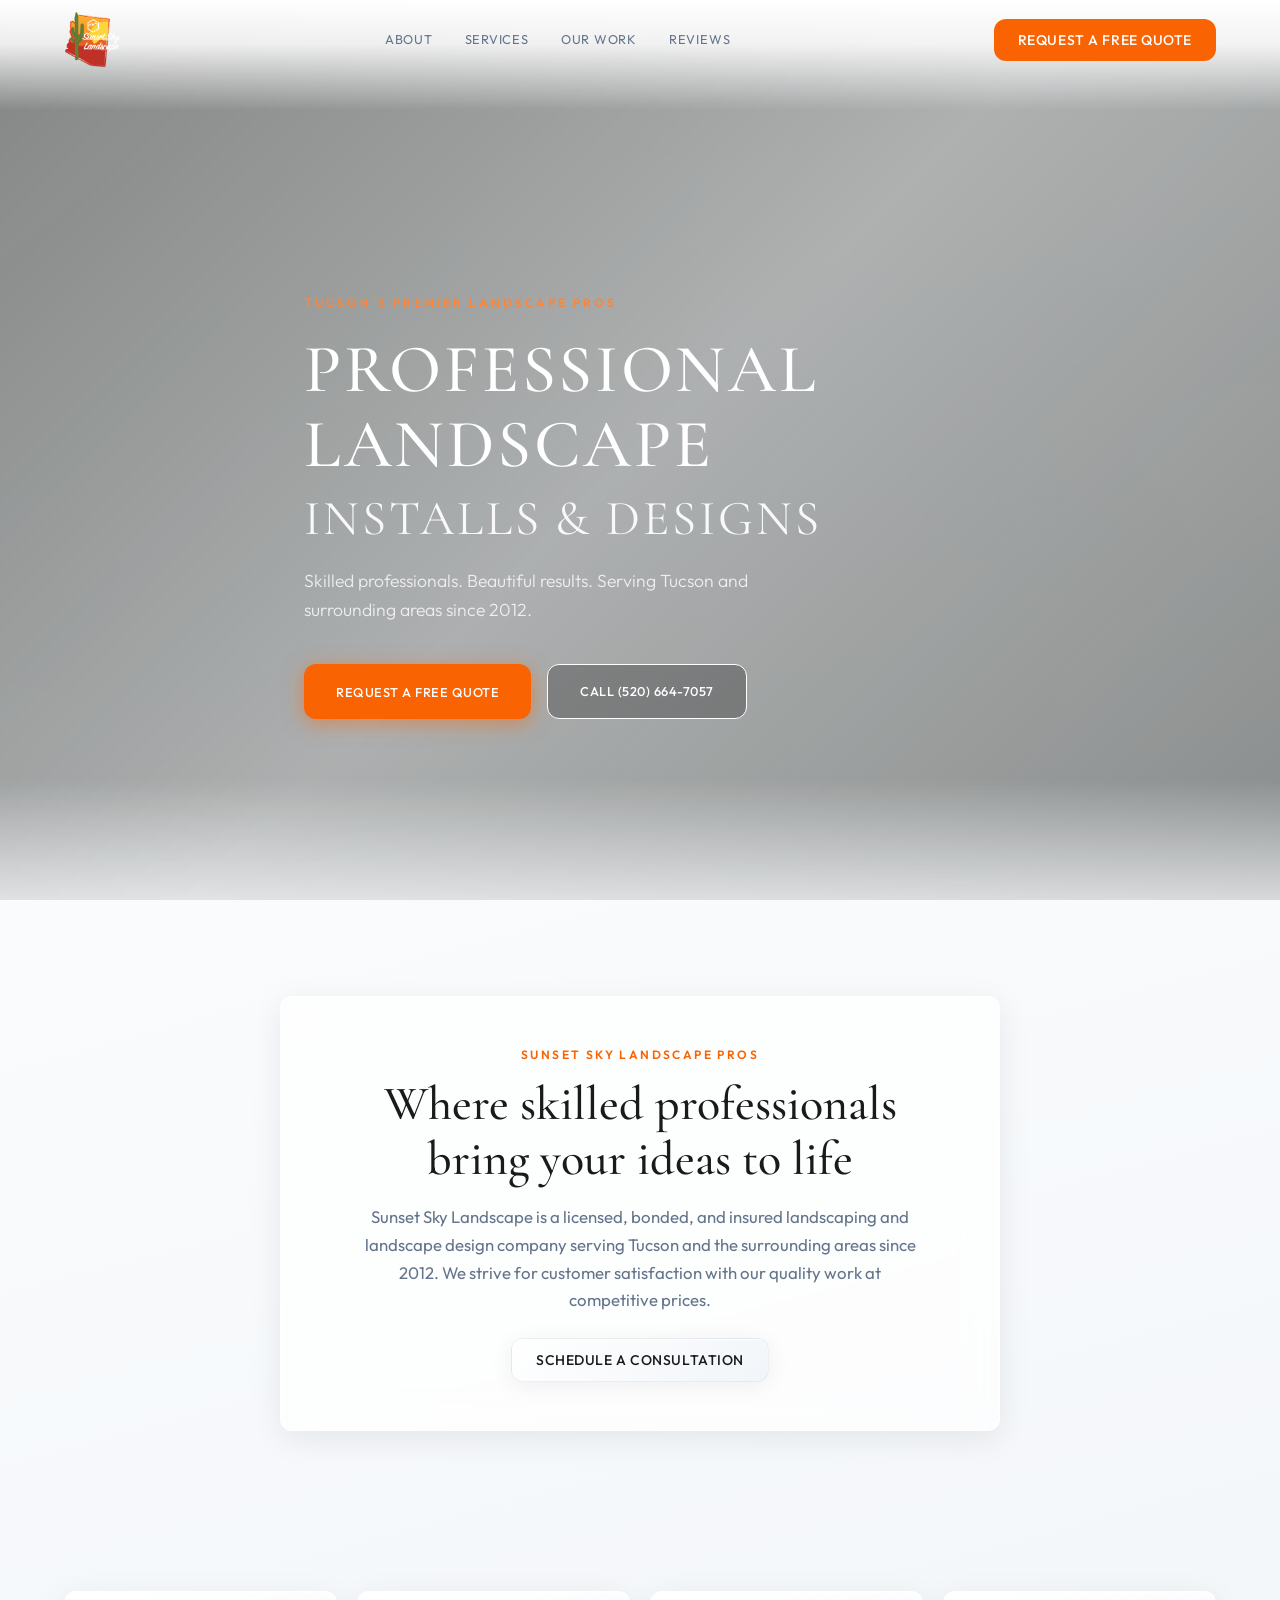
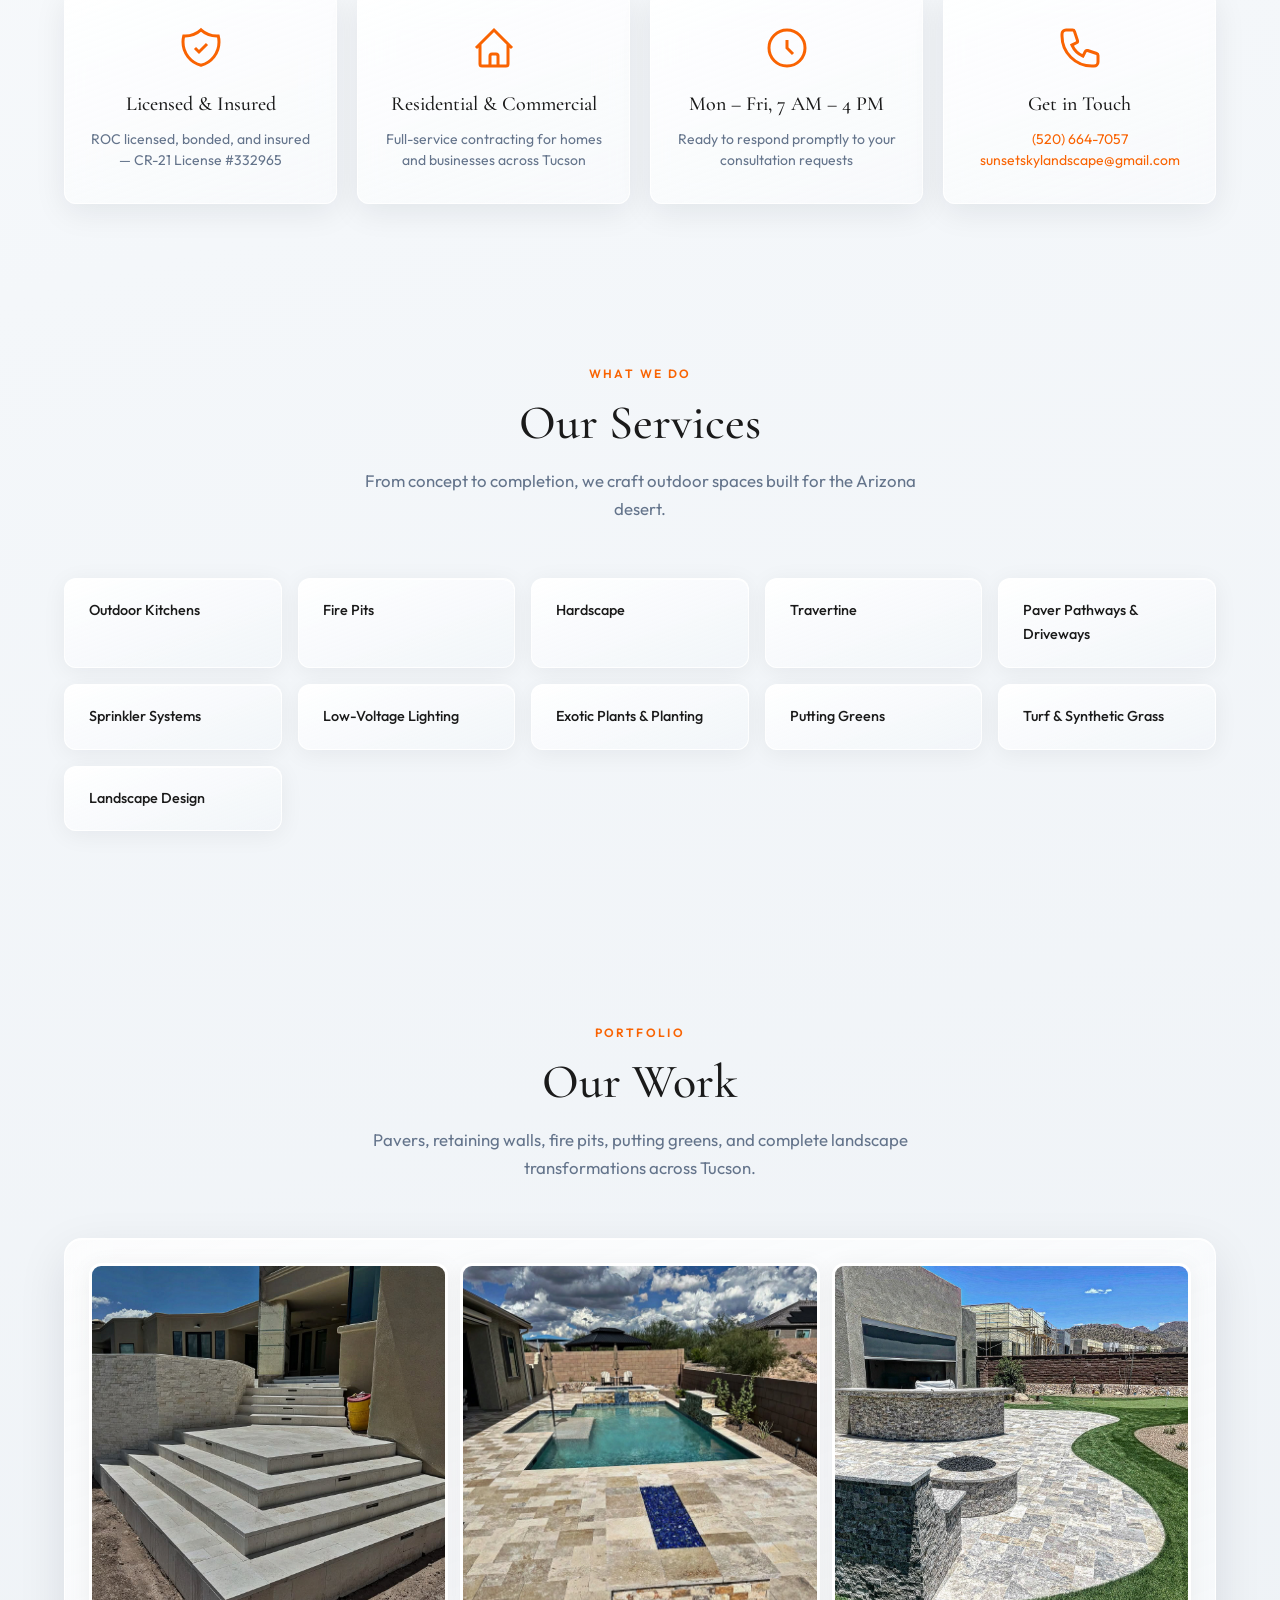
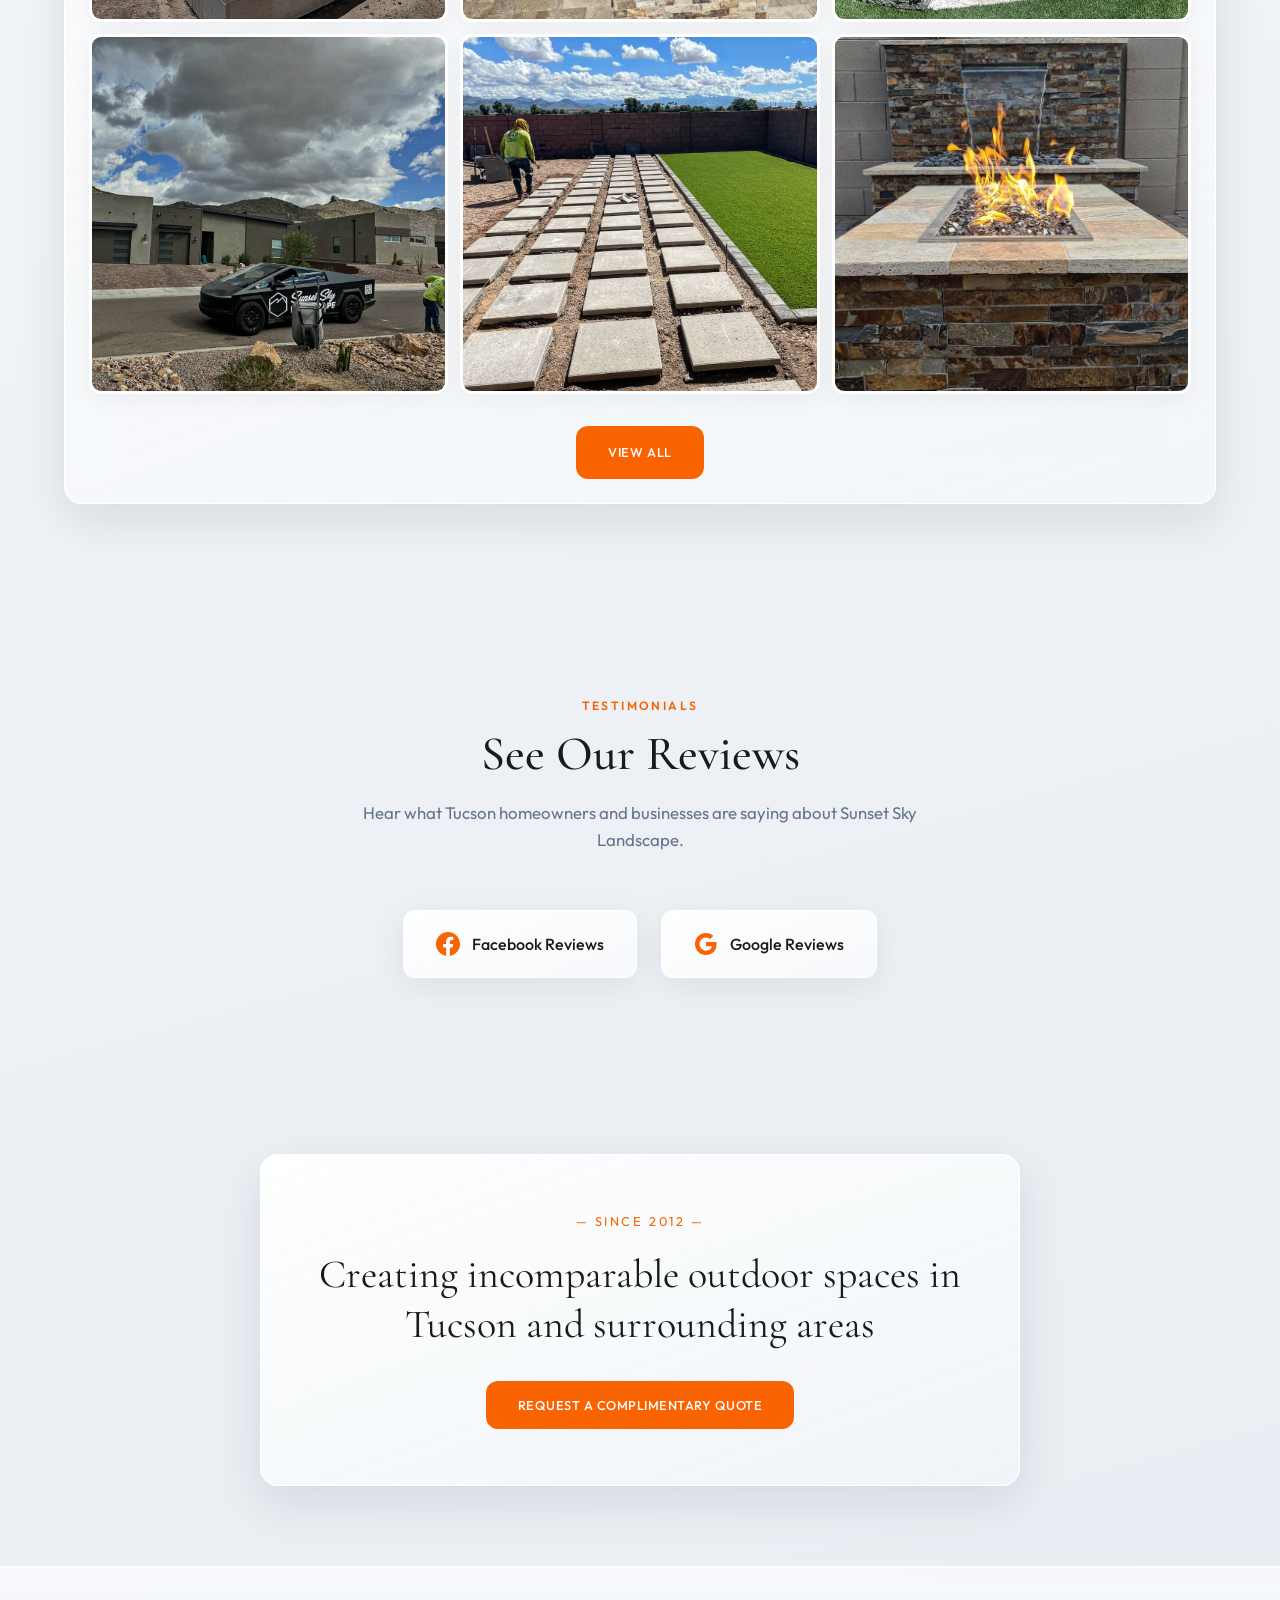
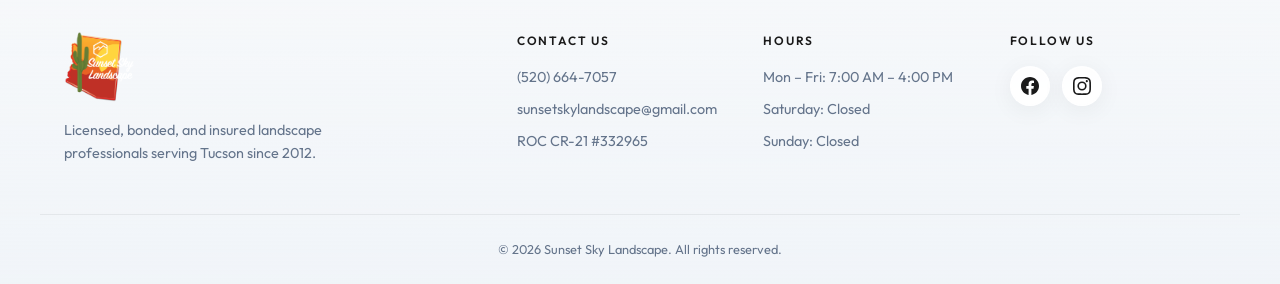
==== commit ae5c1e2a: "Fix hero title so the second line sits smaller under Professional Landscape. Co-authored-by: Cursor " ====
--- a/index.html
+++ b/index.html
@@ -63,7 +63,10 @@
     <div class="hero__overlay"></div>
     <div class="hero__content container">
       <p class="hero__eyebrow">Tucson's Premier Landscape Pros</p>
-      <h1 class="hero__title">Professional Landscape<br>Installs &amp; Designs</h1>
+      <h1 class="hero__title">
+        <span class="hero__title-main">Professional Landscape</span>
+        <span class="hero__title-sub">Installs &amp; Designs</span>
+      </h1>
       <p class="hero__subtitle">Skilled professionals. Beautiful results. Serving Tucson and surrounding areas since 2012.</p>
       <div class="hero__cta">
         <button type="button" class="btn btn--primary btn--lg" data-open-quote>Request a Free Quote</button>
--- a/css/styles.css
+++ b/css/styles.css
@@ -483,6 +483,19 @@
   margin-bottom: 1.25rem;
 }
 
+.hero__title-main,
+.hero__title-sub {
+  display: block;
+}
+
+.hero__title-sub {
+  margin-top: 0.2em;
+  font-size: 0.72em;
+  font-weight: 400;
+  letter-spacing: 0.06em;
+  opacity: 0.92;
+}
+
 .hero__subtitle {
   font-size: 1.1rem;
   font-weight: 300;
@@ -1231,7 +1244,23 @@
 
 @media (max-width: 768px) {
   :root {
-    --header-height: 70px;
+    --header-height: 64px;
+  }
+
+  .container {
+    padding: 0 1.15rem;
+  }
+
+  .section {
+    padding: 3.5rem 0;
+  }
+
+  .section-title {
+    font-size: clamp(1.75rem, 7vw, 2.35rem);
+  }
+
+  .section-body {
+    font-size: 1rem;
   }
 
   .nav {
@@ -1257,7 +1286,7 @@
   }
 
   .intro__content {
-    padding: 1.5rem;
+    padding: 1.5rem 1.25rem;
   }
 
   .nav__link {
@@ -1289,8 +1318,181 @@
     display: none;
   }
 
-  .gallery__grid {
-    grid-template-columns: repeat(2, 1fr);
+  /* Mobile hero: video first, copy below — no forced full-screen crop */
+  .hero {
+    height: auto;
+    min-height: 0;
+    flex-direction: column;
+    align-items: stretch;
+    overflow: visible;
+  }
+
+  .hero__media {
+    position: relative;
+    inset: auto;
+    width: 100%;
+    height: min(52svh, 420px);
+    min-height: 240px;
+  }
+
+  .hero__video,
+  .hero__poster {
+    object-fit: cover;
+    object-position: center 40%;
+  }
+
+  .hero__overlay {
+    inset: auto 0 0 0;
+    height: 40%;
+    background: linear-gradient(
+      to top,
+      rgba(20, 24, 23, 0.45) 0%,
+      transparent 100%
+    );
+  }
+
+  .hero::before {
+    height: 72px;
+    background: linear-gradient(
+      180deg,
+      rgba(255, 255, 255, 0.95) 0%,
+      rgba(255, 255, 255, 0) 100%
+    );
+  }
+
+  .hero::after {
+    display: none;
+  }
+
+  .hero__content {
+    position: relative;
+    z-index: 3;
+    max-width: none;
+    width: 100%;
+    padding: 1.75rem 1.15rem 2.25rem;
+    margin: 0;
+    background: linear-gradient(180deg, #1a1f1d 0%, #121615 100%);
+  }
+
+  .hero__eyebrow {
+    margin-bottom: 0.85rem;
+  }
+
+  .hero__title {
+    font-size: clamp(1.85rem, 8.2vw, 2.55rem);
+    margin-bottom: 0.85rem;
+  }
+
+  .hero__title-sub {
+    font-size: 0.68em;
+    margin-top: 0.28em;
+  }
+
+  .hero__subtitle {
+    font-size: 1rem;
+    margin-bottom: 1.5rem;
+    max-width: none;
+  }
+
+  .hero__cta {
+    flex-direction: column;
+    gap: 0.75rem;
+  }
+
+  .hero__cta .btn {
+    width: 100%;
+  }
+
+  .hero__cta .btn--outline {
+    border-color: rgba(255, 255, 255, 0.55);
+  }
+
+  /* Gallery: one photo at a time, full image visible */
+  .gallery__grid,
+  .gallery__grid--preview {
+    grid-template-columns: 1fr;
+    gap: 1.35rem;
+  }
+
+  .gallery__item {
+    aspect-ratio: auto;
+    height: auto;
+    border-radius: 10px;
+    border-width: 0;
+    box-shadow: 0 8px 28px rgba(15, 23, 42, 0.1);
+  }
+
+  .gallery__item img {
+    width: 100%;
+    height: auto;
+    object-fit: contain;
+  }
+
+  .gallery__item:hover {
+    transform: none;
+  }
+
+  .gallery__item:hover img {
+    transform: none;
+  }
+
+  .work-panel {
+    padding: 1.25rem;
+    border-radius: 14px;
+  }
+
+  .work-panel__action {
+    margin-top: 1.5rem;
+  }
+
+  .highlights {
+    padding: 2.5rem 0;
+  }
+
+  .highlights__grid {
+    grid-template-columns: 1fr;
+    gap: 0.85rem;
+  }
+
+  .highlight-card {
+    display: grid;
+    grid-template-columns: 44px 1fr;
+    grid-template-rows: auto auto;
+    column-gap: 0.9rem;
+    row-gap: 0.2rem;
+    text-align: left;
+    padding: 1.15rem 1.1rem;
+  }
+
+  .highlight-card__icon {
+    grid-row: 1 / span 2;
+    align-self: center;
+    margin: 0;
+    width: 40px;
+    height: 40px;
+  }
+
+  .highlight-card h3 {
+    margin-bottom: 0;
+  }
+
+  .services__grid {
+    grid-template-columns: 1fr;
+    gap: 0.65rem;
+  }
+
+  .service-item {
+    padding: 1rem 1.15rem;
+  }
+
+  .reviews__links {
+    flex-direction: column;
+    gap: 0.85rem;
+  }
+
+  .review-link {
+    width: 100%;
+    justify-content: center;
   }
 
   .form-row--2 {
@@ -1301,42 +1503,27 @@
     grid-template-columns: 1fr;
     gap: 2rem;
   }
-}
-
-@media (max-width: 480px) {
-  .section {
-    padding: 4rem 0;
-  }
-
-  .highlights__grid {
-    grid-template-columns: 1fr;
-  }
-
-  .hero__cta {
-    flex-direction: column;
-  }
-
-  .hero__cta .btn {
-    width: 100%;
+
+  .gallery-page {
+    padding-top: calc(var(--header-height) + 1.5rem);
+    padding-bottom: 5rem;
+  }
+
+  .gallery-page__header {
+    text-align: left;
+    margin-bottom: 1.75rem;
+  }
+
+  .lightbox__image {
+    max-height: 78svh;
+    width: auto;
+    max-width: 100%;
   }
 
   .modal__dialog {
     padding: 1.5rem;
   }
-}
-
-/* Mobile sticky CTA */
-@media (max-width: 768px) {
-  .header__actions::before {
-    content: '';
-  }
-}
-
-.mobile-quote-bar {
-  display: none;
-}
-
-@media (max-width: 768px) {
+
   .mobile-quote-bar {
     display: block;
     position: fixed;
@@ -1345,7 +1532,8 @@
     right: 0;
     z-index: 99;
     padding: 0.75rem 1rem;
-    background: rgba(255, 255, 255, 0.88);
+    padding-bottom: calc(0.75rem + env(safe-area-inset-bottom, 0px));
+    background: rgba(255, 255, 255, 0.92);
     backdrop-filter: blur(20px);
     -webkit-backdrop-filter: blur(20px);
     border-top: 1px solid rgba(255, 255, 255, 0.95);
@@ -1357,6 +1545,24 @@
   }
 
   body {
-    padding-bottom: 70px;
-  }
-}
+    padding-bottom: calc(70px + env(safe-area-inset-bottom, 0px));
+  }
+}
+
+.mobile-quote-bar {
+  display: none;
+}
+
+@media (max-width: 480px) {
+  .section {
+    padding: 3rem 0;
+  }
+
+  .hero__media {
+    height: min(48svh, 360px);
+  }
+
+  .hero__content {
+    padding: 1.5rem 1.1rem 2rem;
+  }
+}
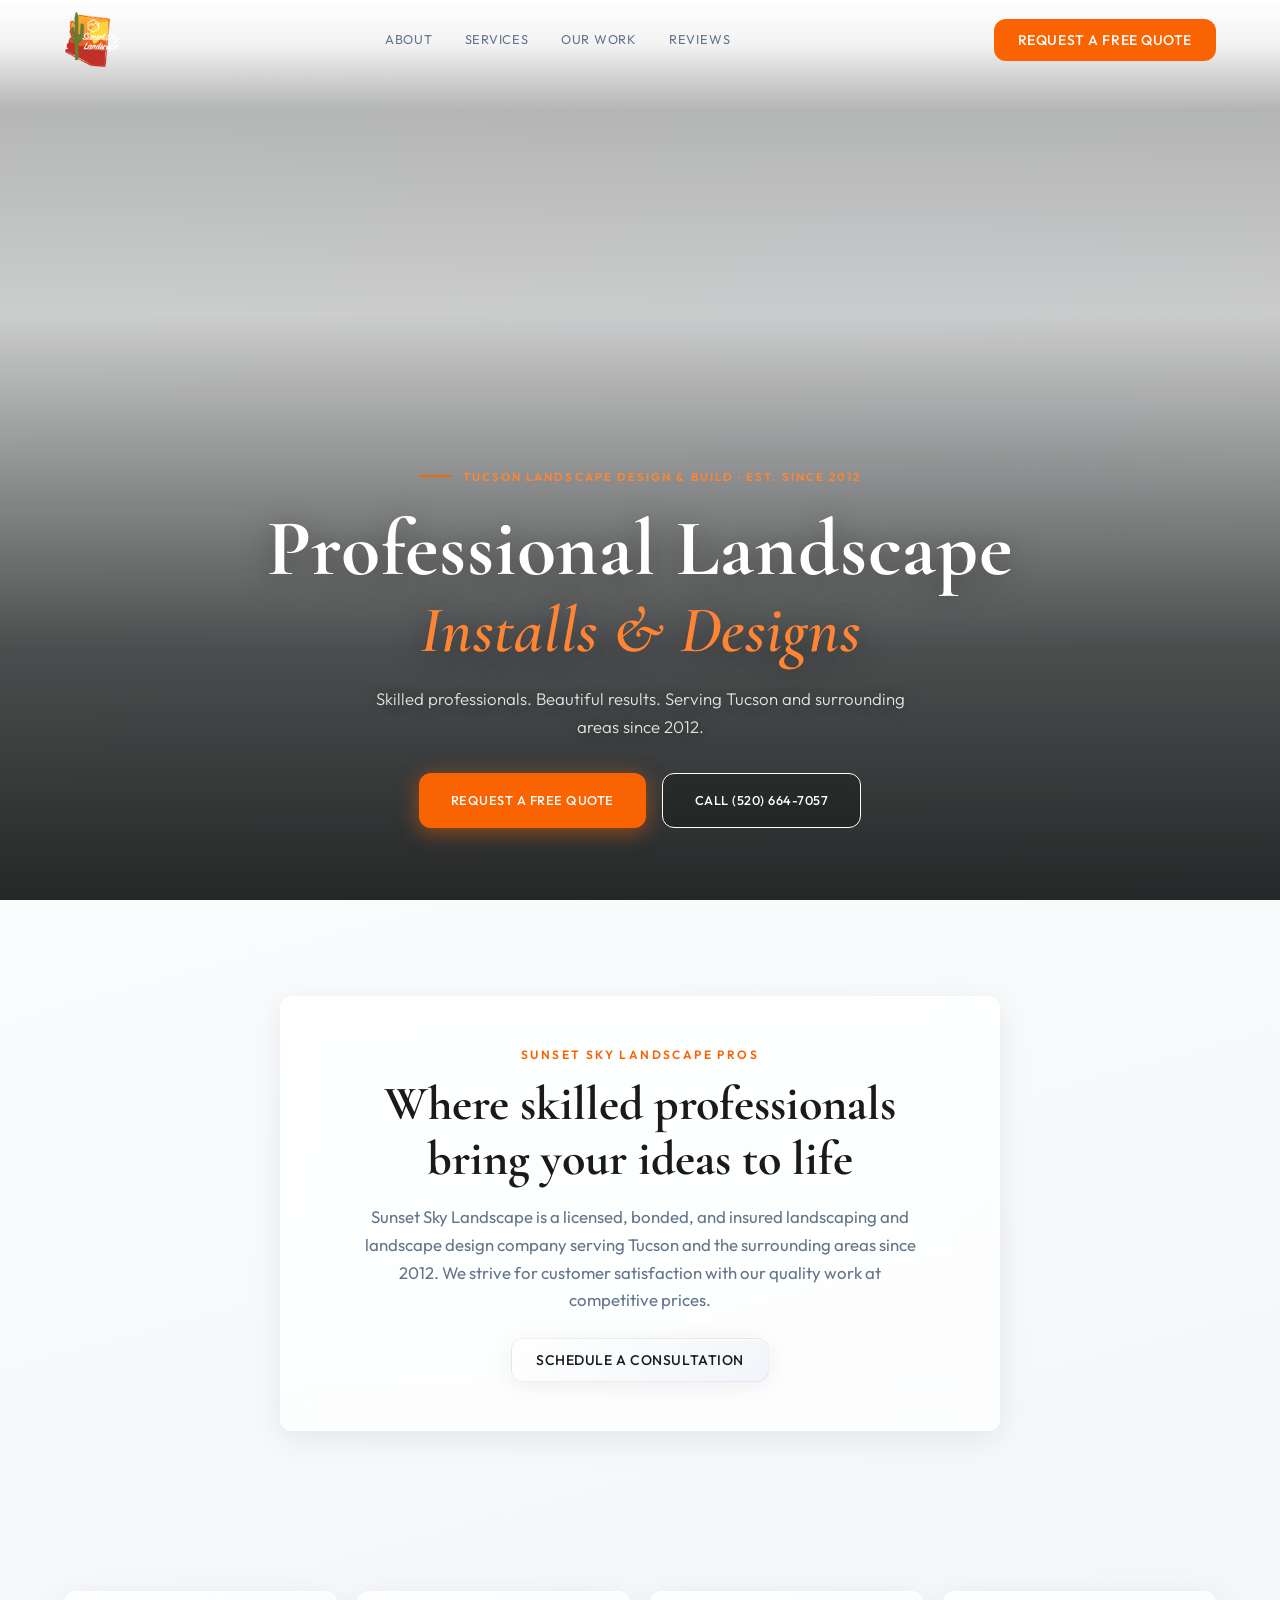
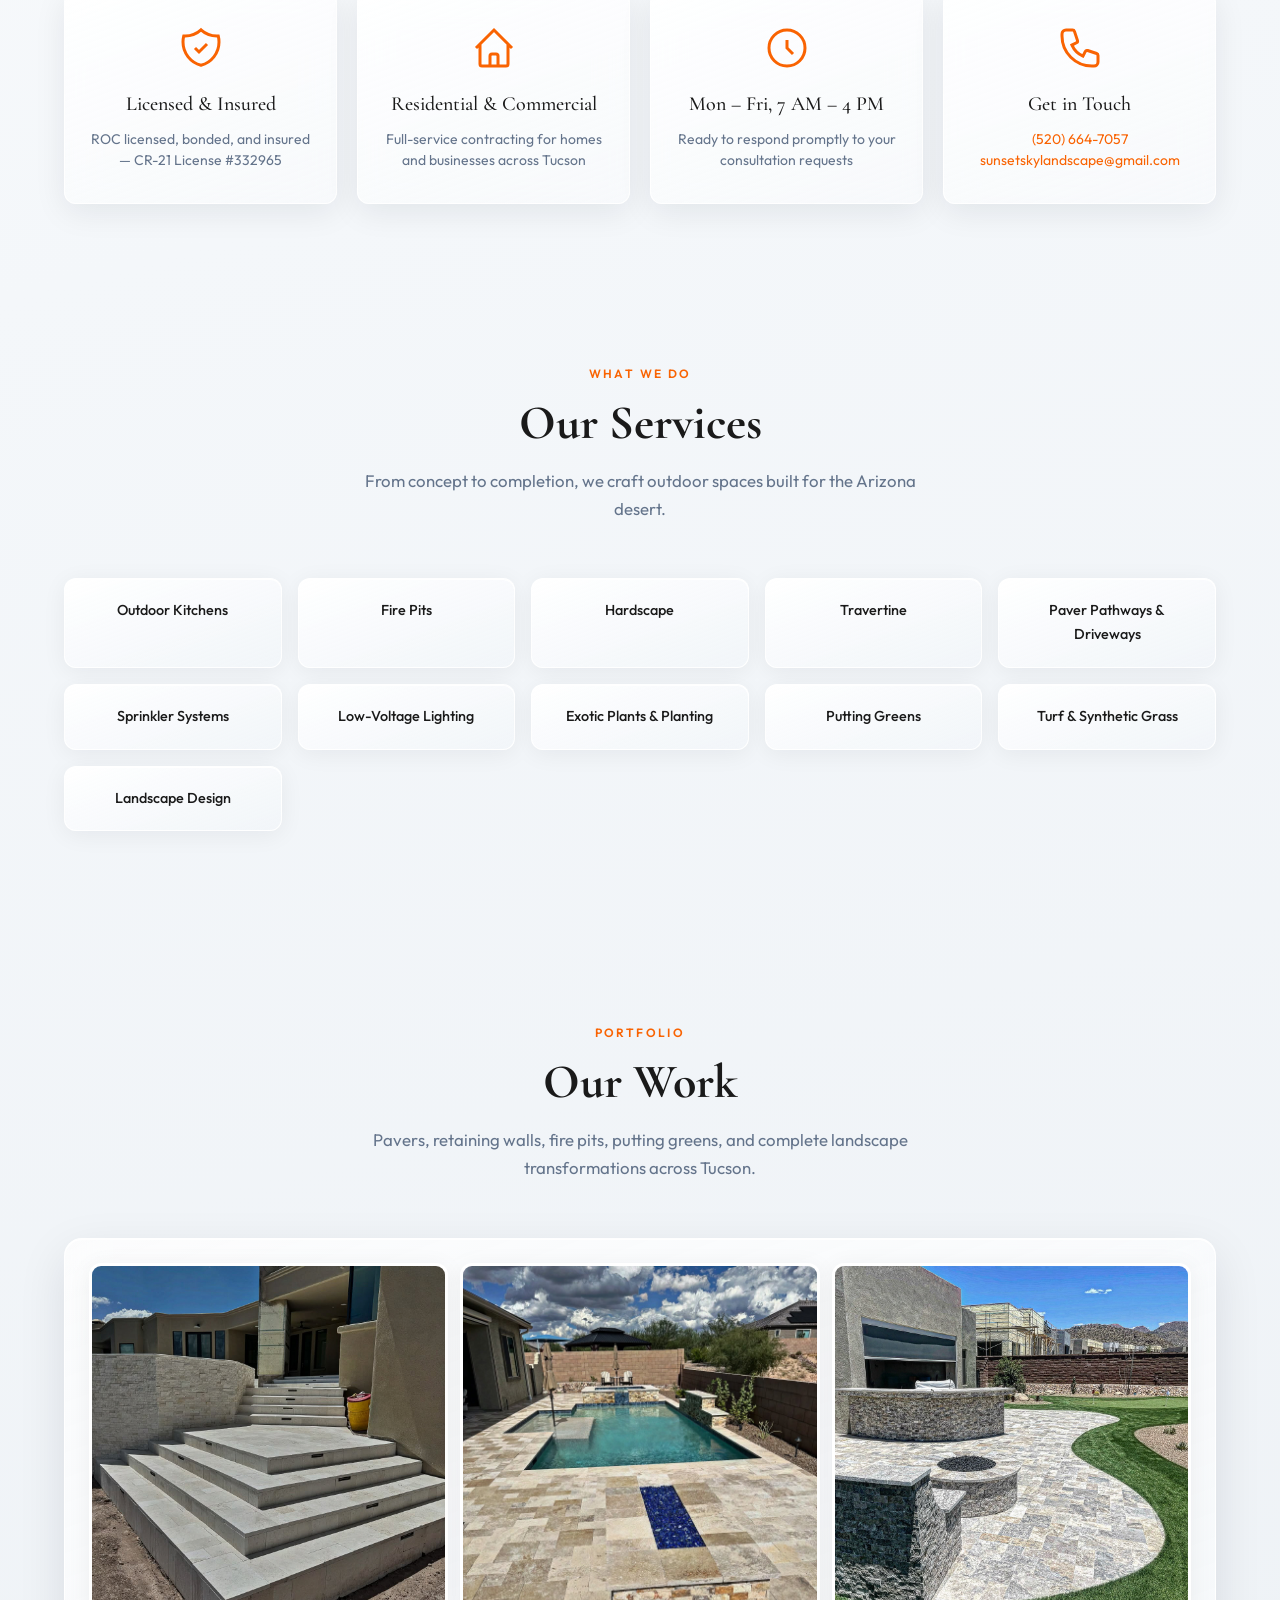
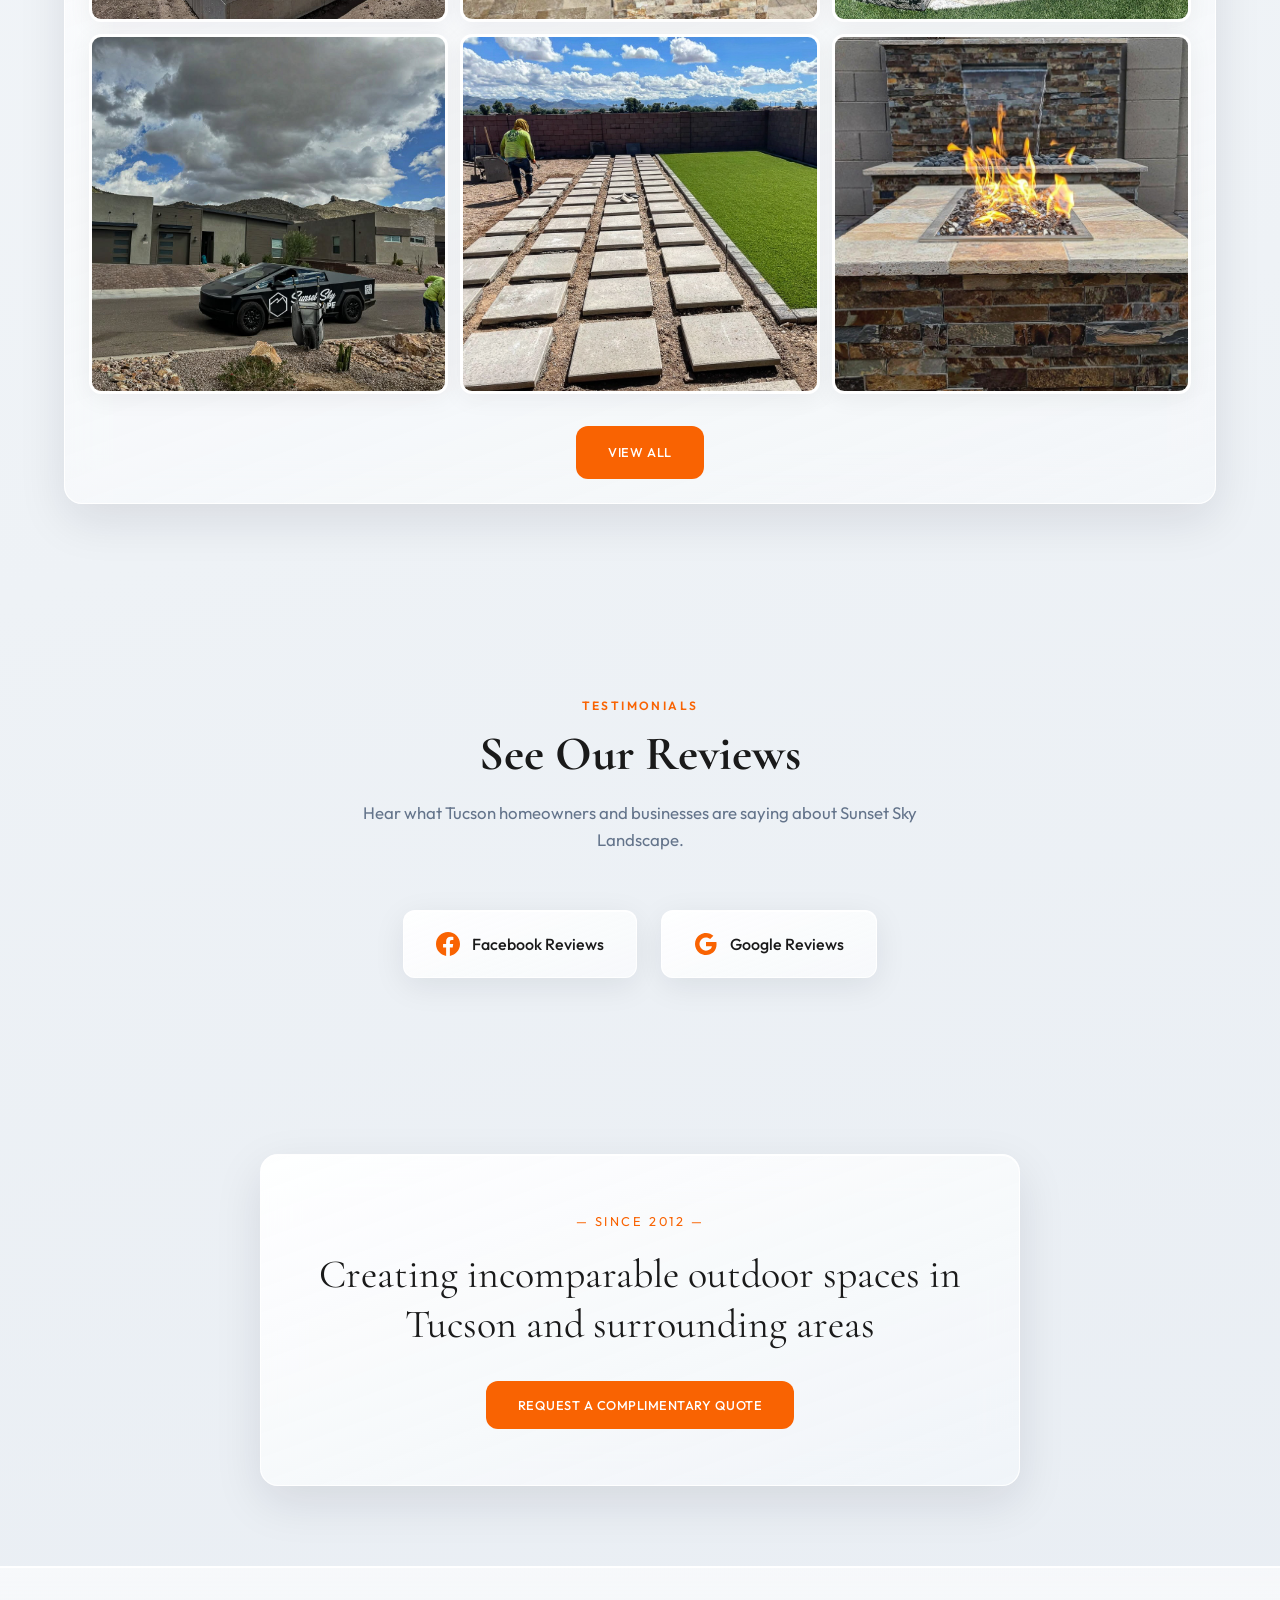
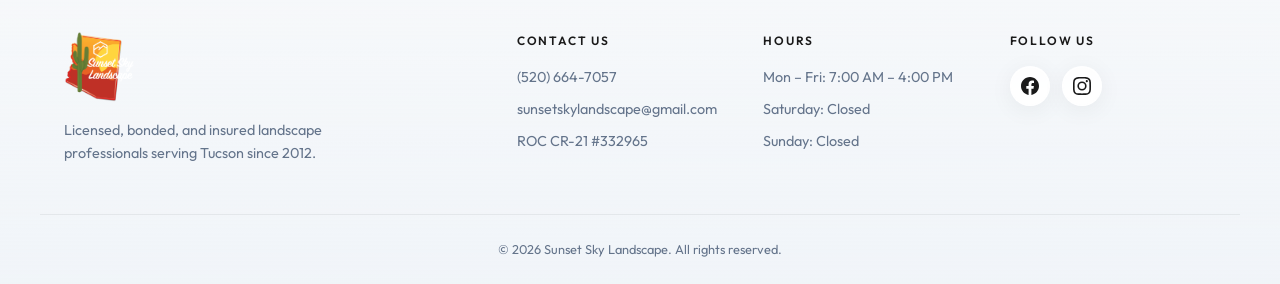
==== commit 39ff8e99: "Center the hero copy over a stronger dark gradient with bold Cormorant titles. Co-authored-by: Curso" ====
--- a/index.html
+++ b/index.html
@@ -11,7 +11,7 @@
   <link rel="apple-touch-icon" sizes="180x180" href="assets/apple-touch-icon.png">
   <link rel="preconnect" href="https://fonts.googleapis.com">
   <link rel="preconnect" href="https://fonts.gstatic.com" crossorigin>
-  <link href="https://fonts.googleapis.com/css2?family=Cormorant+Garamond:ital,wght@0,400;0,500;0,600;1,400&family=Outfit:wght@300;400;500;600&display=swap" rel="stylesheet">
+  <link href="https://fonts.googleapis.com/css2?family=Cormorant+Garamond:ital,wght@0,600;0,700;1,600;1,700&family=Outfit:wght@300;400;500;600&display=swap" rel="stylesheet">
   <link rel="stylesheet" href="css/styles.css">
 </head>
 <body>
@@ -62,7 +62,10 @@
     </div>
     <div class="hero__overlay"></div>
     <div class="hero__content container">
-      <p class="hero__eyebrow">Tucson's Premier Landscape Pros</p>
+      <p class="hero__eyebrow">
+        <span class="hero__eyebrow-mark" aria-hidden="true"></span>
+        Tucson Landscape Design &amp; Build · Est. Since 2012
+      </p>
       <h1 class="hero__title">
         <span class="hero__title-main">Professional Landscape</span>
         <span class="hero__title-sub">Installs &amp; Designs</span>
--- a/css/styles.css
+++ b/css/styles.css
@@ -133,7 +133,7 @@
 .section-title {
   font-family: var(--font-display);
   font-size: clamp(2rem, 4vw, 3rem);
-  font-weight: 500;
+  font-weight: 700;
   line-height: 1.15;
   margin-bottom: 1rem;
 }
@@ -376,7 +376,7 @@
   height: 100vh;
   min-height: 600px;
   display: flex;
-  align-items: center;
+  align-items: flex-end;
   overflow: hidden;
 }
 
@@ -414,12 +414,14 @@
   position: absolute;
   inset: 0;
   z-index: 1;
-  background: linear-gradient(
-    135deg,
-    rgba(28, 33, 31, 0.55) 0%,
-    rgba(28, 33, 31, 0.35) 50%,
-    rgba(28, 33, 31, 0.5) 100%
-  );
+  background:
+    linear-gradient(
+      180deg,
+      rgba(8, 10, 10, 0.35) 0%,
+      rgba(8, 10, 10, 0.2) 35%,
+      rgba(8, 10, 10, 0.72) 72%,
+      rgba(8, 10, 10, 0.88) 100%
+    );
 }
 
 .hero::before {
@@ -440,47 +442,50 @@
 }
 
 .hero::after {
-  content: '';
-  position: absolute;
-  bottom: 0;
-  left: 0;
-  right: 0;
-  height: 120px;
-  z-index: 2;
-  background: linear-gradient(
-    to bottom,
-    transparent 0%,
-    rgba(248, 249, 251, 0.35) 50%,
-    rgba(248, 249, 251, 0.7) 100%
-  );
-  pointer-events: none;
+  display: none;
 }
 
 .hero__content {
   position: relative;
   z-index: 3;
-  max-width: 720px;
-  padding-top: calc(var(--header-height) + 2rem);
+  width: 100%;
+  max-width: 900px;
+  margin: 0 auto;
+  text-align: center;
+  padding: 0 1.5rem calc(4.5rem + env(safe-area-inset-bottom, 0px));
 }
 
 .hero__eyebrow {
-  font-size: 0.75rem;
+  display: inline-flex;
+  align-items: center;
+  justify-content: center;
+  gap: 0.75rem;
+  font-size: 0.72rem;
   font-weight: 600;
-  letter-spacing: 0.25em;
+  letter-spacing: 0.18em;
   text-transform: uppercase;
   color: var(--color-accent-light);
-  margin-bottom: 1.25rem;
+  margin-bottom: 1.35rem;
+}
+
+.hero__eyebrow-mark {
+  display: inline-block;
+  width: 2rem;
+  height: 2px;
+  background: var(--color-accent);
+  flex-shrink: 0;
 }
 
 .hero__title {
   font-family: var(--font-display);
-  font-size: clamp(2.25rem, 6vw, 4.25rem);
-  font-weight: 500;
-  line-height: 1.1;
-  letter-spacing: 0.04em;
-  text-transform: uppercase;
+  font-size: clamp(2.75rem, 7vw, 5rem);
+  font-weight: 700;
+  line-height: 1.02;
+  letter-spacing: 0.01em;
+  text-transform: none;
   color: #fff;
-  margin-bottom: 1.25rem;
+  margin-bottom: 1.35rem;
+  text-shadow: 0 4px 32px rgba(0, 0, 0, 0.45);
 }
 
 .hero__title-main,
@@ -488,26 +493,34 @@
   display: block;
 }
 
+.hero__title-main {
+  white-space: nowrap;
+}
+
 .hero__title-sub {
-  margin-top: 0.2em;
-  font-size: 0.72em;
-  font-weight: 400;
-  letter-spacing: 0.06em;
-  opacity: 0.92;
+  margin-top: 0.12em;
+  font-size: 0.82em;
+  font-weight: 600;
+  font-style: italic;
+  letter-spacing: 0.01em;
+  color: var(--color-accent-light);
+  opacity: 1;
 }
 
 .hero__subtitle {
-  font-size: 1.1rem;
+  font-size: 1.05rem;
   font-weight: 300;
-  color: rgba(255, 255, 255, 0.8);
-  margin-bottom: 2.5rem;
-  max-width: 480px;
+  color: rgba(255, 255, 255, 0.86);
+  margin: 0 auto 2rem;
+  max-width: 34rem;
+  text-shadow: 0 1px 14px rgba(0, 0, 0, 0.35);
 }
 
 .hero__cta {
   display: flex;
   flex-wrap: wrap;
   gap: 1rem;
+  justify-content: center;
   position: relative;
   z-index: 4;
 }
@@ -613,6 +626,7 @@
   font-size: 0.9rem;
   font-weight: 500;
   color: var(--color-text);
+  text-align: center;
   box-shadow: var(--shadow-soft), inset 0 1px 0 rgba(255, 255, 255, 1);
   transition: all var(--transition);
 }
@@ -1318,21 +1332,21 @@
     display: none;
   }
 
-  /* Mobile hero: video first, copy below — no forced full-screen crop */
+  /* Mobile hero: text over image, bottom-left like the reference */
   .hero {
-    height: auto;
+    height: 100svh;
+    min-height: 560px;
+    flex-direction: row;
+    align-items: flex-end;
+    overflow: hidden;
+  }
+
+  .hero__media {
+    position: absolute;
+    inset: 0;
+    width: 100%;
+    height: 100%;
     min-height: 0;
-    flex-direction: column;
-    align-items: stretch;
-    overflow: visible;
-  }
-
-  .hero__media {
-    position: relative;
-    inset: auto;
-    width: 100%;
-    height: min(52svh, 420px);
-    min-height: 240px;
   }
 
   .hero__video,
@@ -1342,12 +1356,14 @@
   }
 
   .hero__overlay {
-    inset: auto 0 0 0;
-    height: 40%;
+    inset: 0;
+    height: auto;
     background: linear-gradient(
-      to top,
-      rgba(20, 24, 23, 0.45) 0%,
-      transparent 100%
+      180deg,
+      rgba(8, 10, 10, 0.28) 0%,
+      rgba(8, 10, 10, 0.2) 30%,
+      rgba(8, 10, 10, 0.78) 68%,
+      rgba(8, 10, 10, 0.92) 100%
     );
   }
 
@@ -1369,38 +1385,54 @@
     z-index: 3;
     max-width: none;
     width: 100%;
-    padding: 1.75rem 1.15rem 2.25rem;
-    margin: 0;
-    background: linear-gradient(180deg, #1a1f1d 0%, #121615 100%);
+    margin: 0 auto;
+    text-align: center;
+    padding: 0 1.15rem calc(5.75rem + env(safe-area-inset-bottom, 0px));
+    background: none;
   }
 
   .hero__eyebrow {
-    margin-bottom: 0.85rem;
+    margin-bottom: 0.9rem;
+    font-size: 0.62rem;
+    letter-spacing: 0.12em;
+    max-width: 100%;
+    justify-content: center;
+  }
+
+  .hero__eyebrow-mark {
+    width: 1.35rem;
   }
 
   .hero__title {
-    font-size: clamp(1.85rem, 8.2vw, 2.55rem);
-    margin-bottom: 0.85rem;
+    font-size: clamp(2.15rem, 9.5vw, 3rem);
+    margin-bottom: 0.9rem;
+  }
+
+  .hero__title-main {
+    white-space: nowrap;
   }
 
   .hero__title-sub {
-    font-size: 0.68em;
-    margin-top: 0.28em;
+    font-size: 0.84em;
+    margin-top: 0.1em;
   }
 
   .hero__subtitle {
-    font-size: 1rem;
-    margin-bottom: 1.5rem;
-    max-width: none;
+    font-size: 0.95rem;
+    margin: 0 auto 1.35rem;
+    max-width: 28rem;
   }
 
   .hero__cta {
     flex-direction: column;
+    align-items: center;
+    justify-content: center;
     gap: 0.75rem;
   }
 
   .hero__cta .btn {
     width: 100%;
+    max-width: 360px;
   }
 
   .hero__cta .btn--outline {
@@ -1455,25 +1487,14 @@
   }
 
   .highlight-card {
-    display: grid;
-    grid-template-columns: 44px 1fr;
-    grid-template-rows: auto auto;
-    column-gap: 0.9rem;
-    row-gap: 0.2rem;
-    text-align: left;
-    padding: 1.15rem 1.1rem;
+    text-align: center;
+    padding: 1.35rem 1.15rem;
   }
 
   .highlight-card__icon {
-    grid-row: 1 / span 2;
-    align-self: center;
-    margin: 0;
+    margin: 0 auto 0.85rem;
     width: 40px;
     height: 40px;
-  }
-
-  .highlight-card h3 {
-    margin-bottom: 0;
   }
 
   .services__grid {
@@ -1483,15 +1504,18 @@
 
   .service-item {
     padding: 1rem 1.15rem;
+    text-align: center;
   }
 
   .reviews__links {
     flex-direction: column;
+    align-items: center;
     gap: 0.85rem;
   }
 
   .review-link {
     width: 100%;
+    max-width: 360px;
     justify-content: center;
   }
 
@@ -1502,6 +1526,30 @@
   .footer__grid {
     grid-template-columns: 1fr;
     gap: 2rem;
+    text-align: center;
+    justify-items: center;
+  }
+
+  .footer__brand,
+  .footer__brand p {
+    max-width: 320px;
+    margin-left: auto;
+    margin-right: auto;
+  }
+
+  .footer .logo,
+  .logo--footer {
+    justify-content: center;
+  }
+
+  .footer__social-links {
+    justify-content: center;
+  }
+
+  .footer ul {
+    display: flex;
+    flex-direction: column;
+    align-items: center;
   }
 
   .gallery-page {
@@ -1510,7 +1558,7 @@
   }
 
   .gallery-page__header {
-    text-align: left;
+    text-align: center;
     margin-bottom: 1.75rem;
   }
 
@@ -1558,11 +1606,15 @@
     padding: 3rem 0;
   }
 
-  .hero__media {
-    height: min(48svh, 360px);
+  .hero {
+    min-height: 520px;
   }
 
   .hero__content {
-    padding: 1.5rem 1.1rem 2rem;
-  }
-}
+    padding: 0 1.1rem calc(5.5rem + env(safe-area-inset-bottom, 0px));
+  }
+
+  .hero__title {
+    font-size: clamp(1.95rem, 10vw, 2.55rem);
+  }
+}
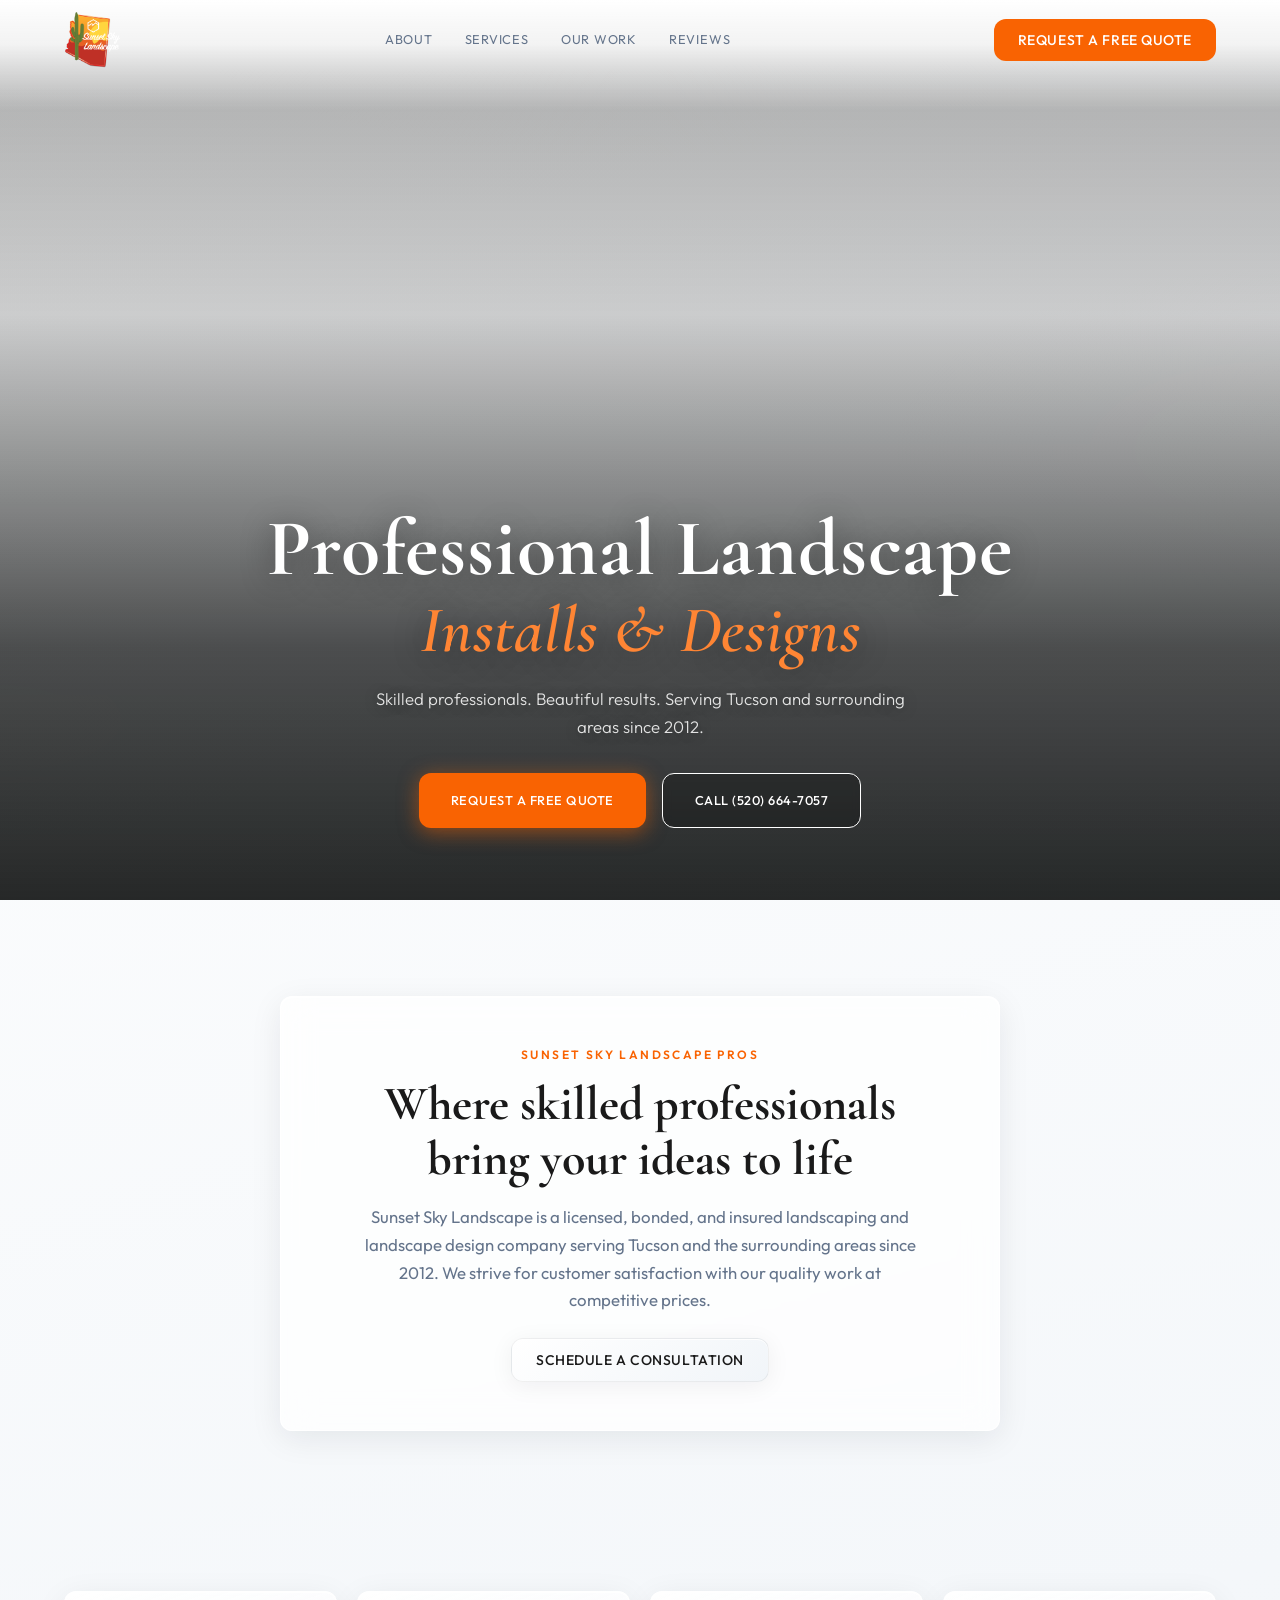
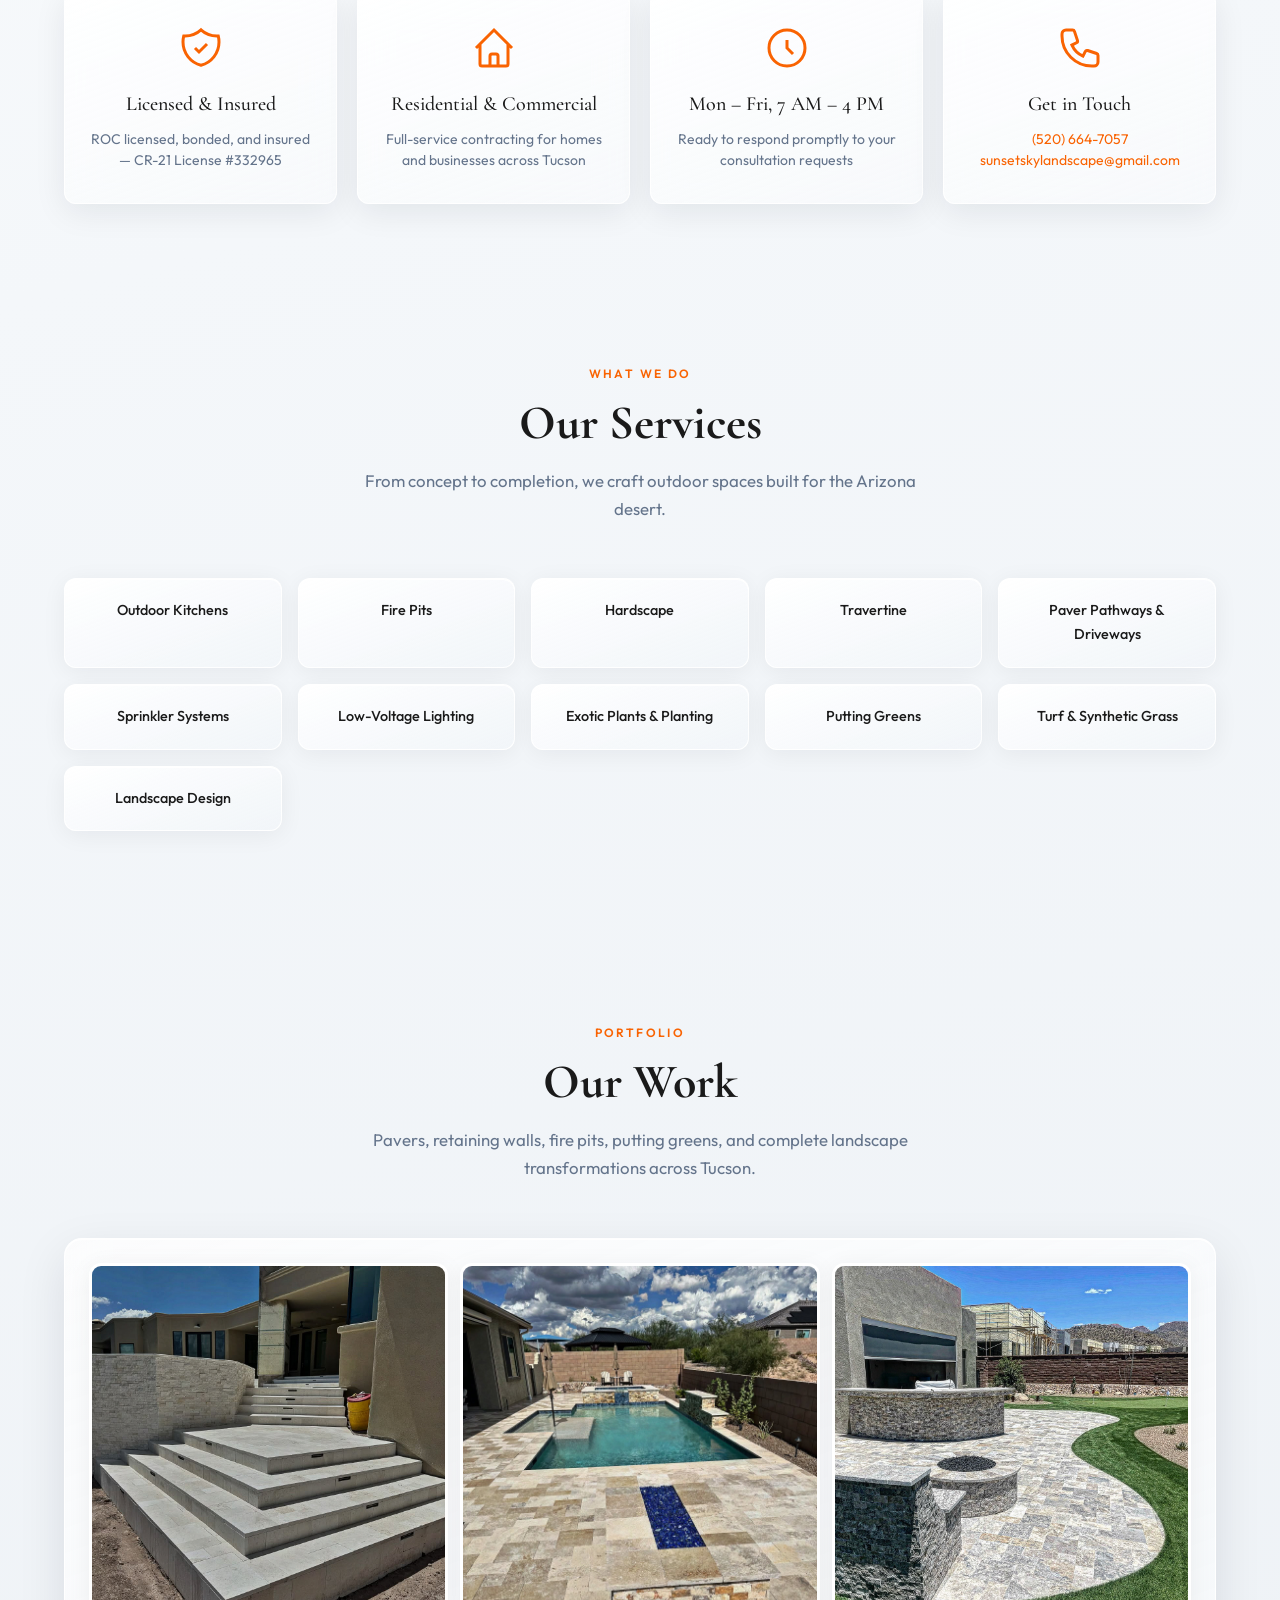
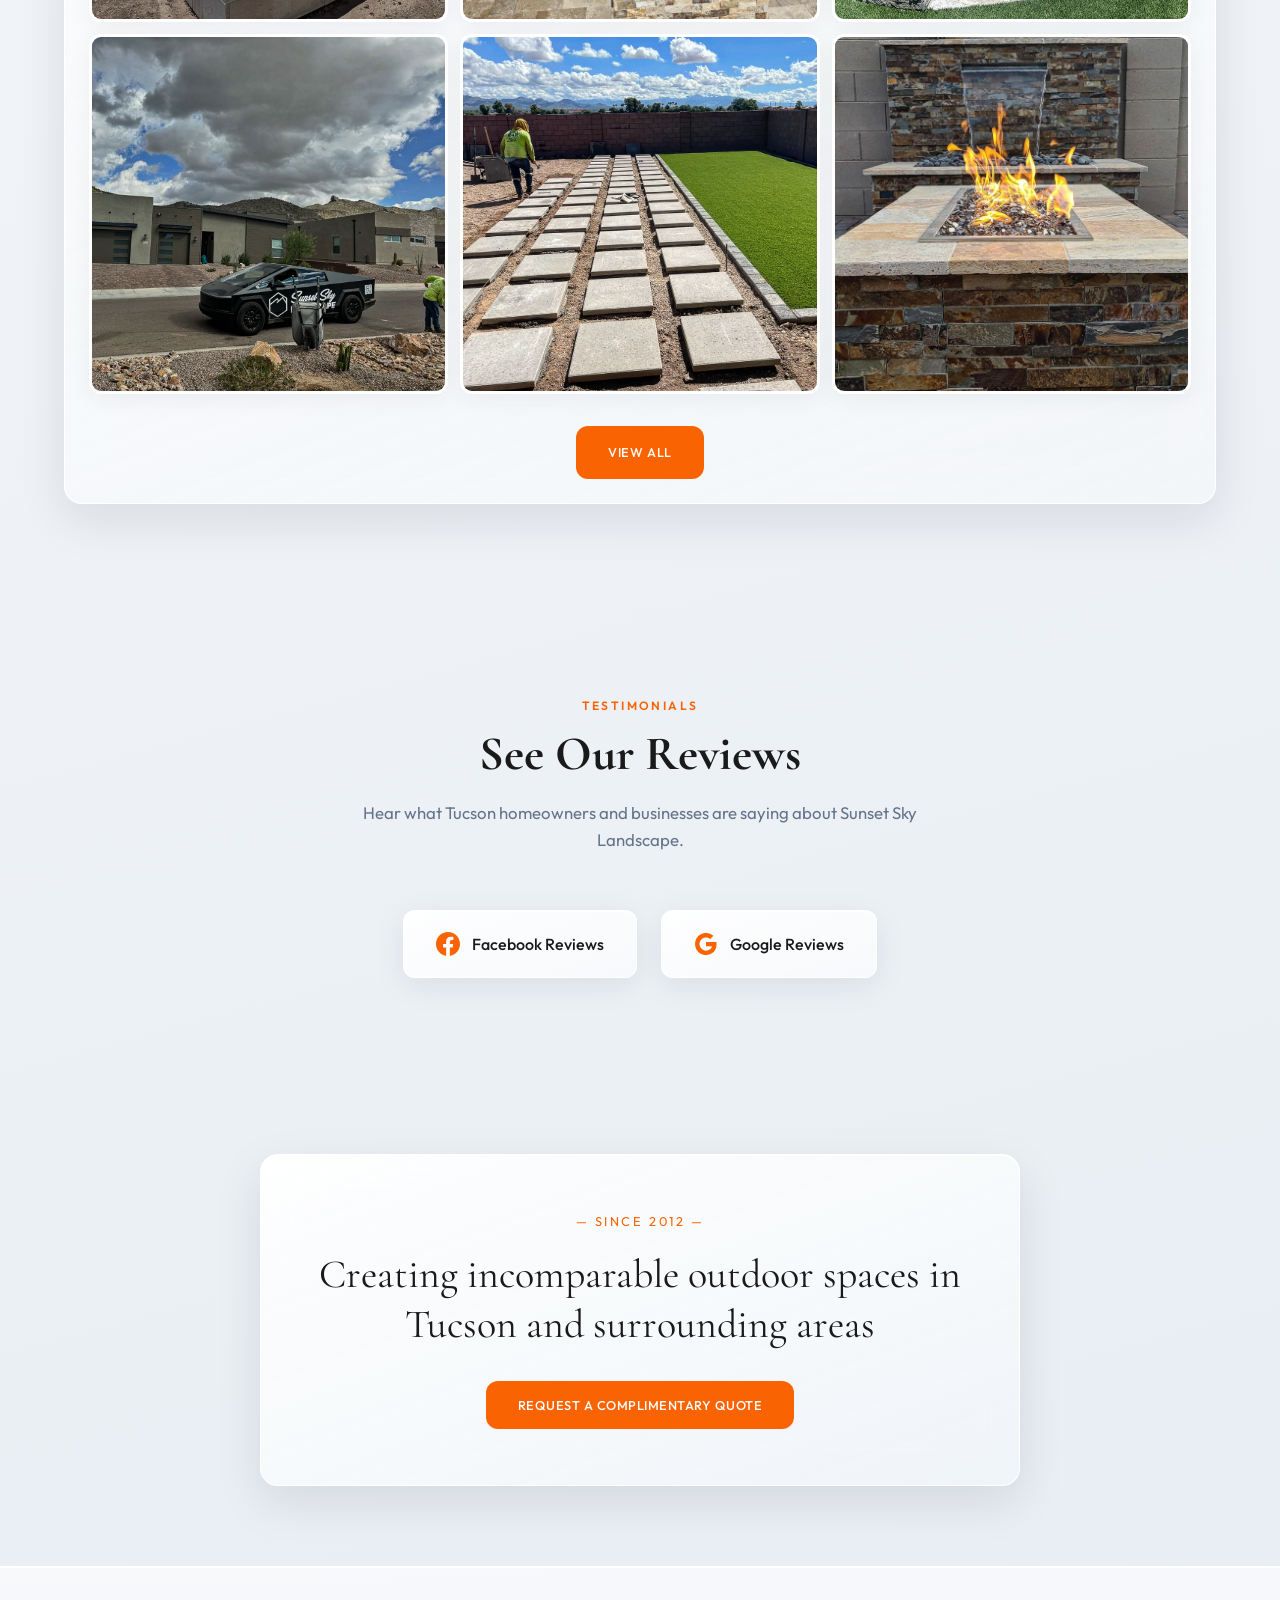
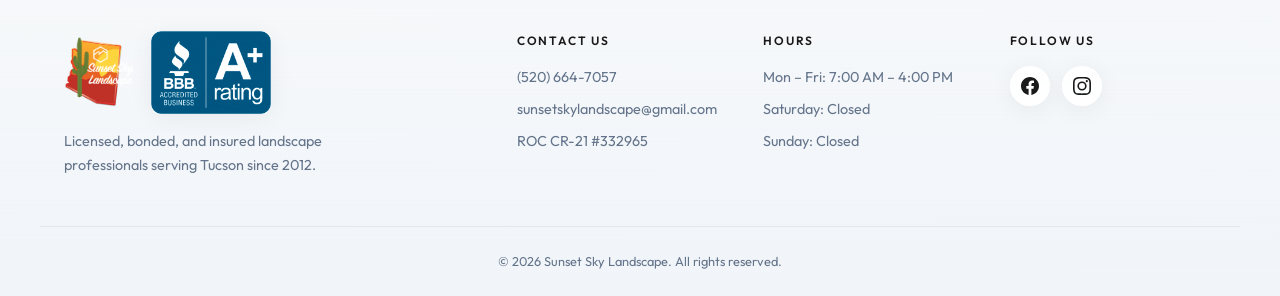
==== commit e8ac756f: "Add BBB A+ badge beside the footer logo and remove the hero eyebrow line. Co-authored-by: Cursor <cu" ====
--- a/index.html
+++ b/index.html
@@ -62,10 +62,6 @@
     </div>
     <div class="hero__overlay"></div>
     <div class="hero__content container">
-      <p class="hero__eyebrow">
-        <span class="hero__eyebrow-mark" aria-hidden="true"></span>
-        Tucson Landscape Design &amp; Build · Est. Since 2012
-      </p>
       <h1 class="hero__title">
         <span class="hero__title-main">Professional Landscape</span>
         <span class="hero__title-sub">Installs &amp; Designs</span>
@@ -220,13 +216,23 @@
   <footer class="footer">
     <div class="container footer__grid">
       <div class="footer__brand">
-        <a href="#" class="logo logo--footer">
-          <img src="assets/logo.png" alt="Sunset Sky Landscape & Design" class="logo__img logo__img--footer logo__img--loaded">
-          <span class="logo__text">
-            <span class="logo__main">Sunset Sky</span>
-            <span class="logo__sub">Landscape & Design</span>
-          </span>
-        </a>
+        <div class="footer__brand-top">
+          <a href="#" class="logo logo--footer">
+            <img src="assets/logo.png" alt="Sunset Sky Landscape & Design" class="logo__img logo__img--footer logo__img--loaded">
+            <span class="logo__text">
+              <span class="logo__main">Sunset Sky</span>
+              <span class="logo__sub">Landscape & Design</span>
+            </span>
+          </a>
+          <a
+            class="footer__bbb"
+            href="https://www.bbb.org/us/az/tucson/profile/landscape-contractors/sunset-sky-landscape-and-design-1286-20107094"
+            target="_blank"
+            rel="noopener noreferrer"
+          >
+            <img src="assets/bbb-accredited.png" alt="BBB Accredited Business with A+ rating" width="198" height="138" loading="lazy">
+          </a>
+        </div>
         <p>Licensed, bonded, and insured landscape professionals serving Tucson since 2012.</p>
       </div>
       <div class="footer__contact">
--- a/css/styles.css
+++ b/css/styles.css
@@ -818,10 +818,38 @@
   color: var(--color-text-muted);
 }
 
+.footer__brand-top {
+  display: flex;
+  align-items: center;
+  gap: 1rem;
+  flex-wrap: wrap;
+}
+
 .footer__brand p {
   margin-top: 1rem;
   font-size: 0.9rem;
   max-width: 280px;
+}
+
+.footer__bbb {
+  display: inline-block;
+  line-height: 0;
+  border-radius: 8px;
+  overflow: hidden;
+  box-shadow: var(--shadow-soft);
+  transition: transform var(--transition), box-shadow var(--transition);
+}
+
+.footer__bbb:hover {
+  transform: translateY(-2px);
+  box-shadow: var(--shadow-lift);
+  color: inherit;
+}
+
+.footer__bbb img {
+  display: block;
+  width: 120px;
+  height: auto;
 }
 
 .footer h4 {
@@ -1537,6 +1565,10 @@
     margin-right: auto;
   }
 
+  .footer__brand-top {
+    justify-content: center;
+  }
+
   .footer .logo,
   .logo--footer {
     justify-content: center;
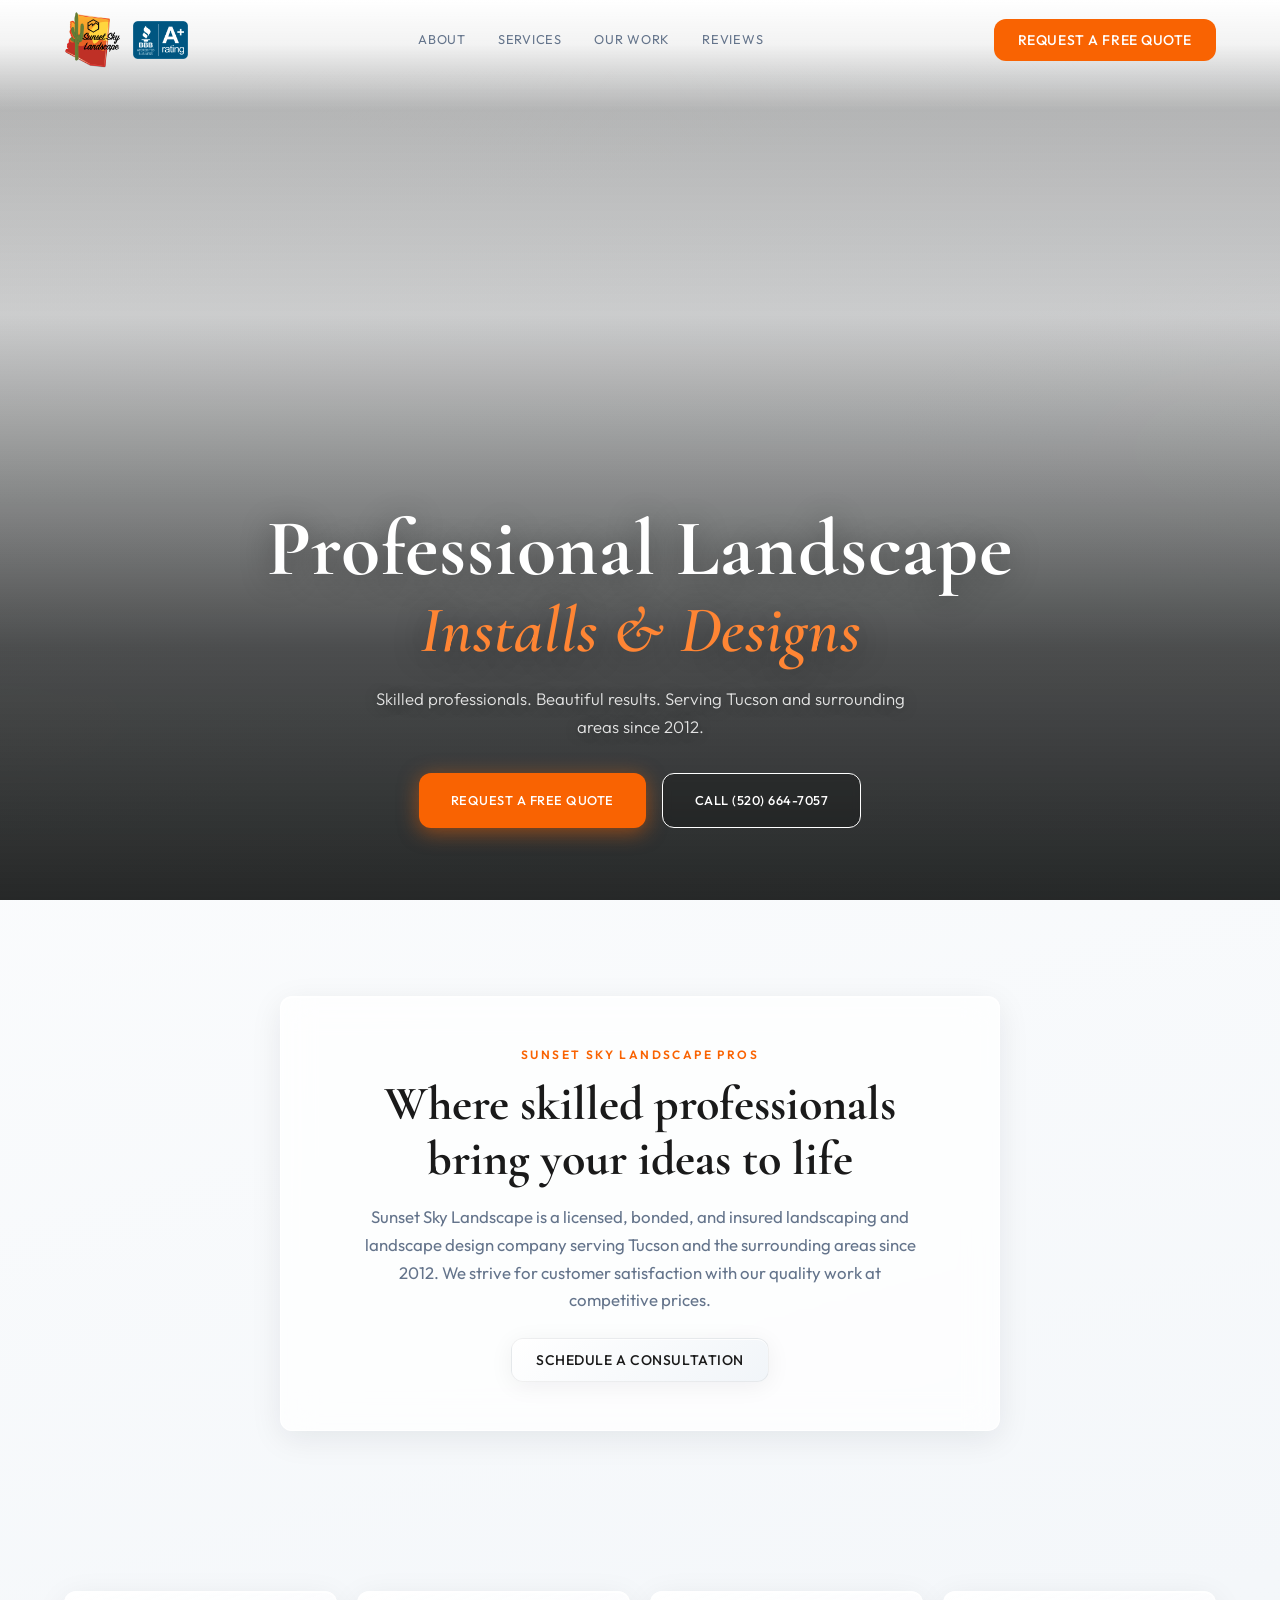
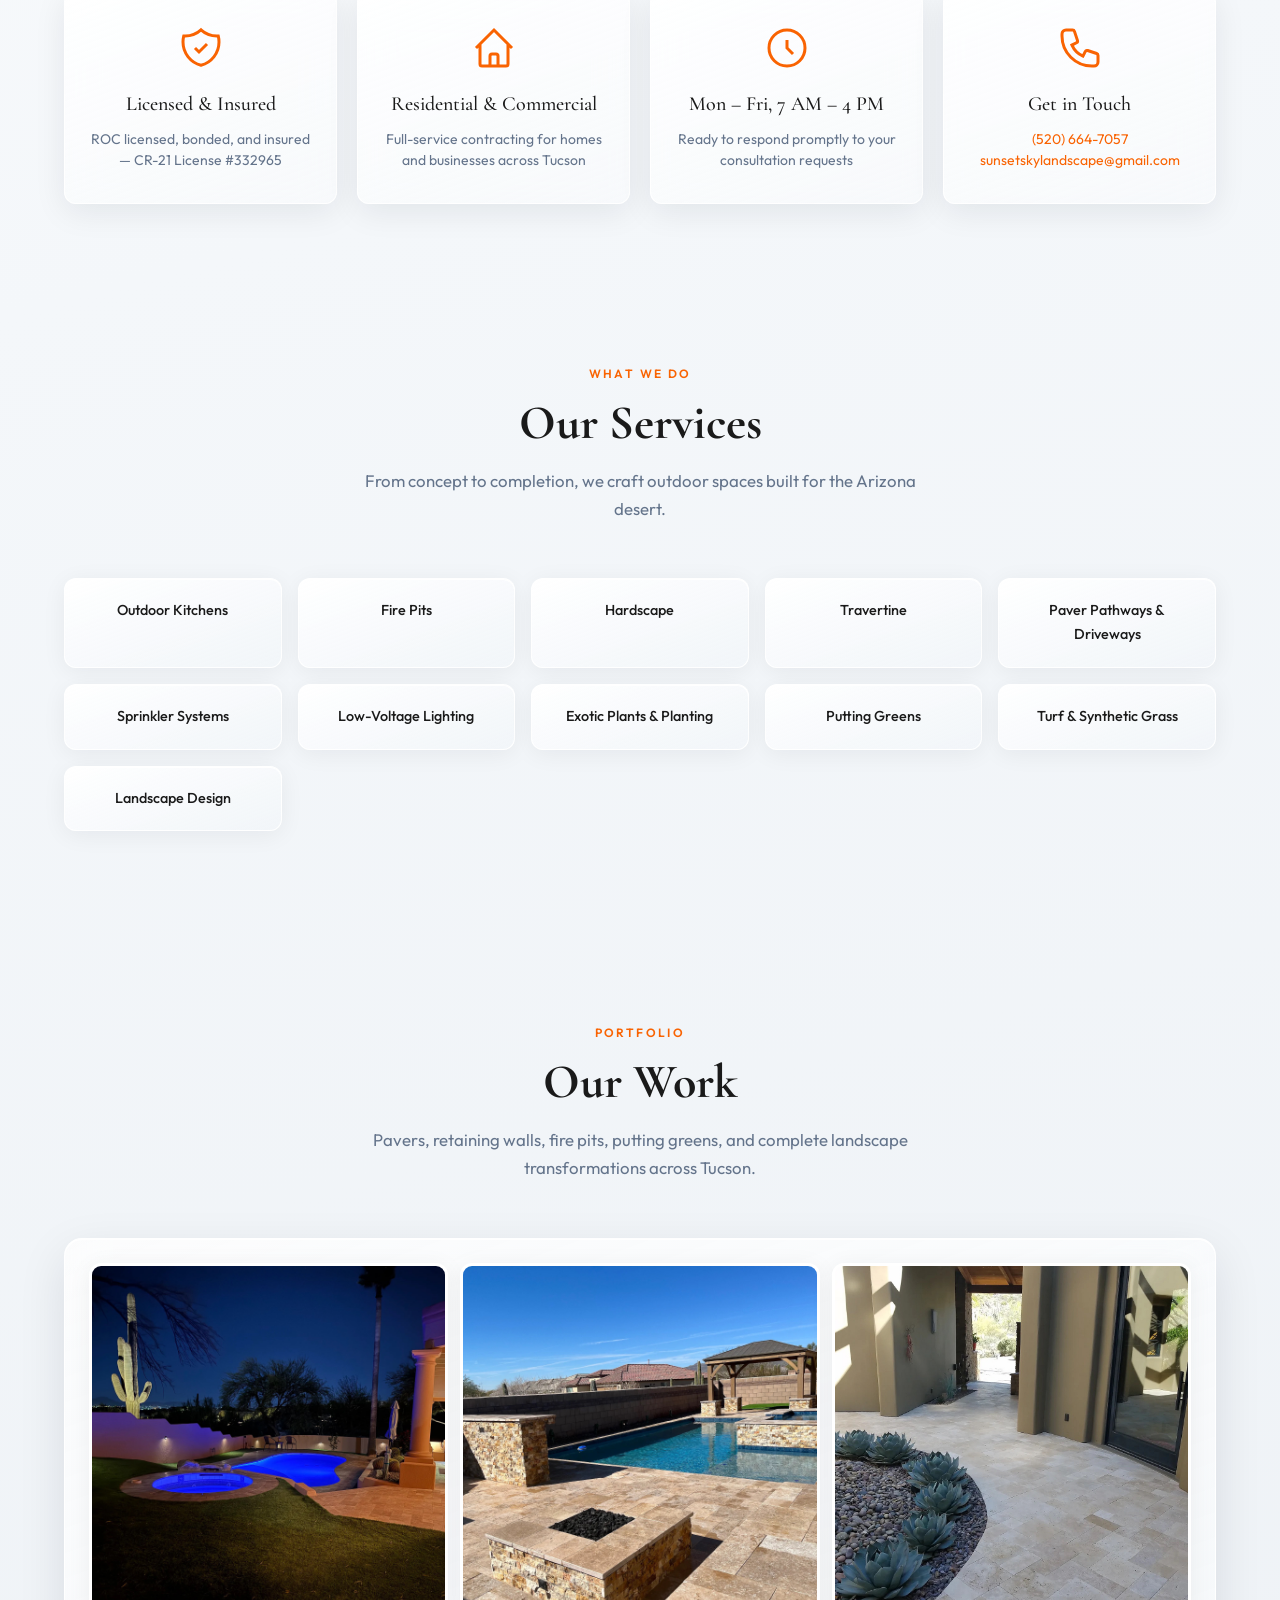
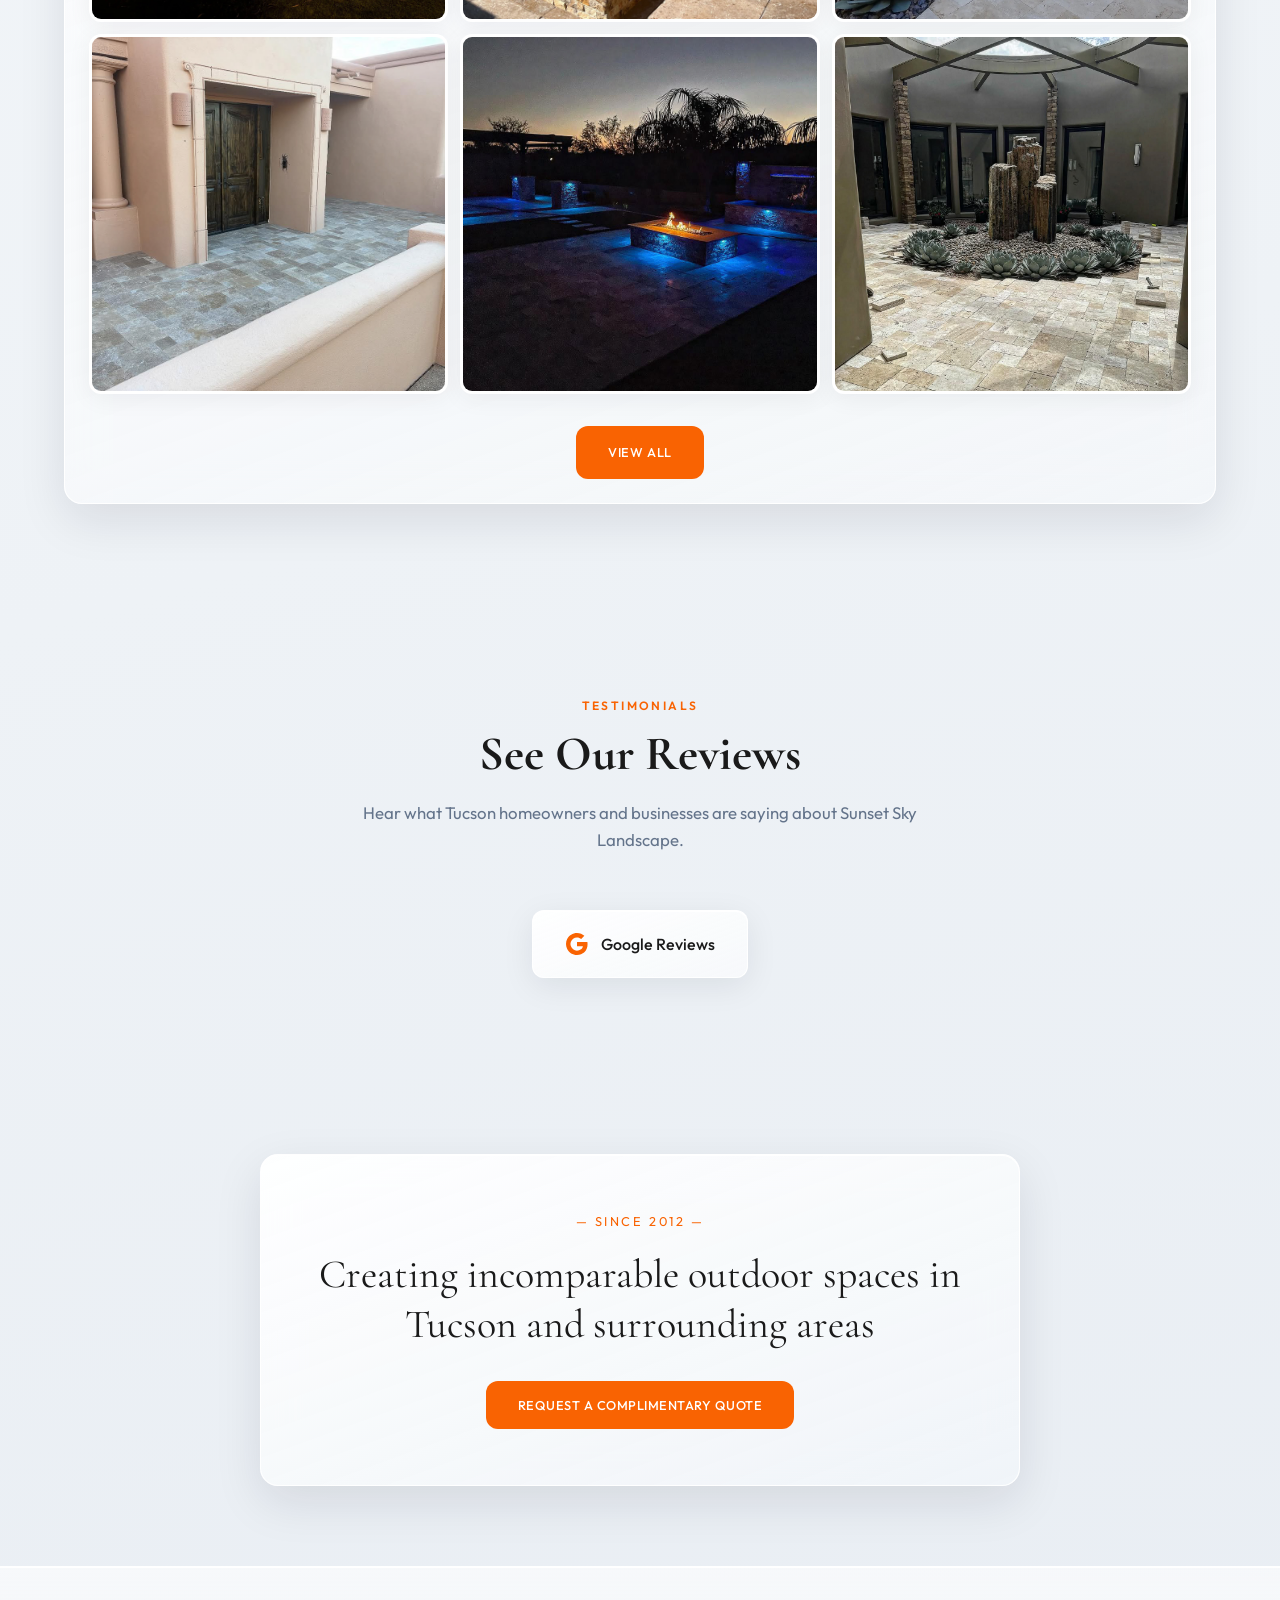
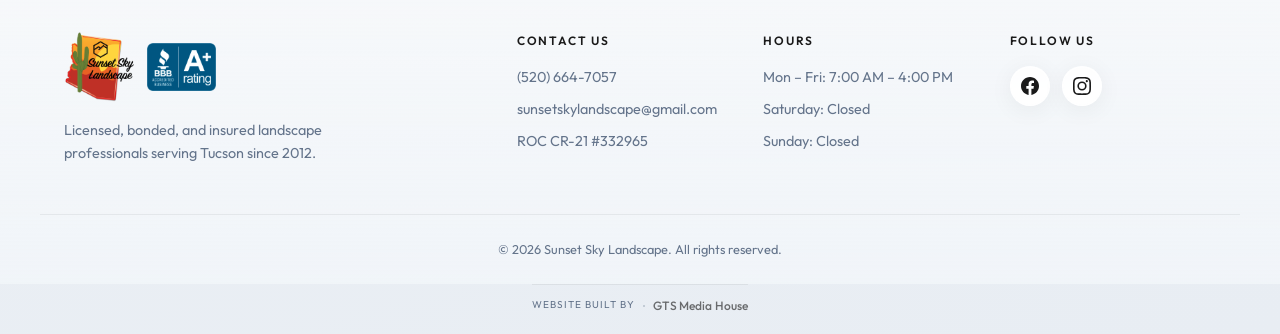
==== commit dc6bd74c: "Add new project photos to the gallery and ship pending homepage updates. Co-authored-by: Cursor <cur" ====
--- a/index.html
+++ b/index.html
@@ -19,13 +19,24 @@
   <!-- Header -->
   <header class="header" id="header">
     <div class="header__inner container">
-      <a href="#" class="logo">
-        <img src="assets/logo.png" alt="Sunset Sky Landscape & Design" class="logo__img logo__img--loaded" id="site-logo">
-        <span class="logo__text" id="logo-fallback">
-          <span class="logo__main">Sunset Sky</span>
-          <span class="logo__sub">Landscape & Design</span>
-        </span>
-      </a>
+      <div class="header__brand">
+        <a href="#" class="logo">
+          <img src="assets/logo-dark.png" alt="Sunset Sky Landscape & Design" class="logo__img logo__img--loaded" id="site-logo">
+          <span class="logo__text" id="logo-fallback">
+            <span class="logo__main">Sunset Sky</span>
+            <span class="logo__sub">Landscape & Design</span>
+          </span>
+        </a>
+        <a
+          class="header__bbb"
+          href="https://www.bbb.org/us/az/tucson/profile/landscape-contractors/sunset-sky-landscape-and-design-1286-20107094"
+          target="_blank"
+          rel="noopener noreferrer"
+          aria-label="BBB Accredited Business — A+ Rating"
+        >
+          <img src="assets/bbb-accredited.png" alt="" width="55" height="38" decoding="async">
+        </a>
+      </div>
 
       <nav class="nav" id="nav">
         <a href="#about" class="nav__link">About</a>
@@ -56,7 +67,7 @@
         playsinline
         preload="auto"
       >
-        <source src="assets/hero-video.mp4" type="video/mp4">
+        <source src="assets/sunsetsky%20landscape%20hero%20video%20update.mp4" type="video/mp4">
       </video>
       <div class="hero__poster hero__poster--hidden" id="hero-poster"></div>
     </div>
@@ -155,24 +166,24 @@
         <p class="section-body">Pavers, retaining walls, fire pits, putting greens, and complete landscape transformations across Tucson.</p>
       </div>
       <div class="work-panel reveal">
-        <div class="gallery__grid gallery__grid--preview">
-          <div class="gallery__item">
-            <img src="assets/gallery/gallery-01.jpg" alt="Sunset Sky Landscape outdoor living project" loading="lazy">
-          </div>
-          <div class="gallery__item">
-            <img src="assets/gallery/gallery-02.jpg" alt="Custom landscape installation in Tucson" loading="lazy">
-          </div>
-          <div class="gallery__item">
-            <img src="assets/gallery/gallery-03.jpg" alt="Hardscape and outdoor living space" loading="lazy">
-          </div>
-          <div class="gallery__item">
-            <img src="assets/gallery/gallery-04.jpg" alt="Desert landscape design" loading="lazy">
-          </div>
-          <div class="gallery__item">
-            <img src="assets/gallery/gallery-05.jpg" alt="Paver and turf installation" loading="lazy">
-          </div>
-          <div class="gallery__item">
-            <img src="assets/gallery/gallery-06.jpg" alt="Custom hardscape project" loading="lazy">
+        <div class="gallery__grid gallery__grid--preview" id="work-gallery-preview">
+          <div class="gallery__item">
+            <img src="assets/gallery/gallery-13.jpg" alt="Sunset Sky Landscape backyard project" loading="lazy" decoding="async">
+          </div>
+          <div class="gallery__item">
+            <img src="assets/gallery/gallery-14.jpg" alt="Custom backyard landscape installation in Tucson" loading="lazy" decoding="async">
+          </div>
+          <div class="gallery__item">
+            <img src="assets/gallery/gallery-15.jpg" alt="Travertine courtyard hardscape" loading="lazy" decoding="async">
+          </div>
+          <div class="gallery__item">
+            <img src="assets/gallery/gallery-17.jpg" alt="Courtyard wrapped in Noce travertine" loading="lazy" decoding="async">
+          </div>
+          <div class="gallery__item">
+            <img src="assets/gallery/gallery-18.jpg" alt="Night landscape lighting with color changers" loading="lazy" decoding="async">
+          </div>
+          <div class="gallery__item">
+            <img src="assets/gallery/gallery-19.jpg" alt="Dove Mountain landscape project in progress" loading="lazy" decoding="async">
           </div>
         </div>
         <div class="work-panel__action">
@@ -191,10 +202,6 @@
         <p class="section-body">Hear what Tucson homeowners and businesses are saying about Sunset Sky Landscape.</p>
       </div>
       <div class="reviews__links reveal">
-        <a href="https://www.facebook.com/profile.php?id=61554615100524" target="_blank" rel="noopener noreferrer" class="review-link">
-          <svg viewBox="0 0 24 24" fill="currentColor"><path d="M24 12.073c0-6.627-5.373-12-12-12s-12 5.373-12 12c0 5.99 4.388 10.954 10.125 11.854v-8.385H7.078v-3.47h3.047V9.43c0-3.007 1.792-4.669 4.533-4.669 1.312 0 2.686.235 2.686.235v2.953H15.83c-1.491 0-1.956.925-1.956 1.874v2.25h3.328l-.532 3.47h-2.796v8.385C19.612 23.027 24 18.062 24 12.073z"/></svg>
-          <span>Facebook Reviews</span>
-        </a>
         <a href="https://www.google.com/search?sca_esv=ad809df184c16df5&si=APenkKm7iecQ4G6P-TsbSMFKIQtv3EFIqRAFw-i8uEbk55Z-_9iTLC998K5dZMFV3syJx5RA8-08XydjpIfVOj_D7Eh_rcXFnUiO9R-w4w8l1fb_Ykw-DDEMFmRU6hcIk19wX7e-jOP3XRPsqt_-T7nS7_7tZt7jKw%3D%3D&q=Sunset+Sky+Landscape+%26+Design+Reviews" target="_blank" rel="noopener noreferrer" class="review-link">
           <svg viewBox="0 0 24 24" fill="currentColor"><path d="M22.56 12.25c0-.78-.07-1.53-.2-2.25H12v4.26h5.92c-.26 1.37-1.04 2.53-2.21 3.31v2.77h3.57c2.08-1.92 3.28-4.74 3.28-8.09z"/><path d="M12 23c2.97 0 5.46-.98 7.28-2.66l-3.57-2.77c-.98.66-2.23 1.06-3.71 1.06-2.86 0-5.29-1.93-6.16-4.53H2.18v2.84C3.99 20.53 7.7 23 12 23z"/><path d="M5.84 14.09c-.22-.66-.35-1.36-.35-2.09s.13-1.43.35-2.09V7.07H2.18C1.43 8.55 1 10.22 1 12s.43 3.45 1.18 4.93l2.85-2.22.81-.62z"/><path d="M12 5.38c1.62 0 3.06.56 4.21 1.64l3.15-3.15C17.45 2.09 14.97 1 12 1 7.7 1 3.99 3.47 2.18 7.07l3.66 2.84c.87-2.6 3.3-4.53 6.16-4.53z"/></svg>
           <span>Google Reviews</span>
@@ -218,7 +225,7 @@
       <div class="footer__brand">
         <div class="footer__brand-top">
           <a href="#" class="logo logo--footer">
-            <img src="assets/logo.png" alt="Sunset Sky Landscape & Design" class="logo__img logo__img--footer logo__img--loaded">
+            <img src="assets/logo-dark.png" alt="Sunset Sky Landscape & Design" class="logo__img logo__img--footer logo__img--loaded">
             <span class="logo__text">
               <span class="logo__main">Sunset Sky</span>
               <span class="logo__sub">Landscape & Design</span>
@@ -229,8 +236,9 @@
             href="https://www.bbb.org/us/az/tucson/profile/landscape-contractors/sunset-sky-landscape-and-design-1286-20107094"
             target="_blank"
             rel="noopener noreferrer"
+            aria-label="BBB Accredited Business — A+ Rating"
           >
-            <img src="assets/bbb-accredited.png" alt="BBB Accredited Business with A+ rating" width="198" height="138" loading="lazy">
+            <img src="assets/bbb-accredited.png" alt="" width="69" height="48" decoding="async">
           </a>
         </div>
         <p>Licensed, bonded, and insured landscape professionals serving Tucson since 2012.</p>
@@ -268,6 +276,13 @@
     </div>
   </footer>
 
+  <div class="gts-credit">
+    <p class="gts-credit__line">
+      <span class="gts-credit__label">Website built by</span>
+      <a href="https://gtsmediahouse.com/" class="gts-credit__brand" target="_blank" rel="noopener noreferrer">GTS Media House</a>
+    </p>
+  </div>
+
   <!-- Quote Modal -->
   <div class="modal" id="quote-modal" aria-hidden="true">
     <div class="modal__backdrop" data-close-quote></div>
@@ -359,6 +374,7 @@
   <script defer src="/_vercel/insights/script.js"></script>
   <script src="js/form-config.js"></script>
   <script src="js/analytics.js"></script>
+  <script src="js/gallery-images.js"></script>
   <script src="js/main.js"></script>
 </body>
 </html>
--- a/css/styles.css
+++ b/css/styles.css
@@ -254,6 +254,44 @@
   z-index: 1;
 }
 
+.header__brand {
+  display: flex;
+  align-items: center;
+  gap: 0.75rem;
+  flex-shrink: 0;
+  position: relative;
+  z-index: 2;
+  isolation: isolate;
+}
+
+.header__brand .logo {
+  position: relative;
+  z-index: 1;
+  overflow: hidden;
+}
+
+.header__bbb {
+  position: relative;
+  z-index: 2;
+  display: block;
+  flex-shrink: 0;
+  line-height: 0;
+  cursor: pointer;
+  transition: opacity var(--transition);
+}
+
+.header__bbb:hover {
+  opacity: 0.9;
+  color: inherit;
+}
+
+.header__bbb img {
+  display: block;
+  height: 38px;
+  width: auto;
+  max-width: none;
+}
+
 .logo {
   display: flex;
   align-items: center;
@@ -821,8 +859,11 @@
 .footer__brand-top {
   display: flex;
   align-items: center;
-  gap: 1rem;
+  gap: 0.75rem;
   flex-wrap: wrap;
+  position: relative;
+  z-index: 1;
+  isolation: isolate;
 }
 
 .footer__brand p {
@@ -831,25 +872,32 @@
   max-width: 280px;
 }
 
+.footer__brand-top .logo {
+  position: relative;
+  z-index: 1;
+  overflow: hidden;
+}
+
 .footer__bbb {
-  display: inline-block;
+  position: relative;
+  z-index: 2;
+  display: block;
+  flex-shrink: 0;
   line-height: 0;
-  border-radius: 8px;
-  overflow: hidden;
-  box-shadow: var(--shadow-soft);
-  transition: transform var(--transition), box-shadow var(--transition);
+  cursor: pointer;
+  transition: opacity var(--transition);
 }
 
 .footer__bbb:hover {
-  transform: translateY(-2px);
-  box-shadow: var(--shadow-lift);
+  opacity: 0.9;
   color: inherit;
 }
 
 .footer__bbb img {
   display: block;
-  width: 120px;
-  height: auto;
+  height: 48px;
+  width: auto;
+  max-width: none;
 }
 
 .footer h4 {
@@ -919,12 +967,14 @@
   padding: 1.5rem;
   opacity: 0;
   visibility: hidden;
+  pointer-events: none;
   transition: opacity var(--transition), visibility var(--transition);
 }
 
 .modal--open {
   opacity: 1;
   visibility: visible;
+  pointer-events: auto;
 }
 
 .modal__backdrop {
@@ -1257,16 +1307,29 @@
 .lightbox__nav--prev { left: 1.5rem; }
 .lightbox__nav--next { right: 1.5rem; }
 
-/* Reveal animations */
+/* Reveal animations — visible by default; JS adds .js-reveal only after observer is ready */
 .reveal {
+  opacity: 1;
+  transform: none;
+}
+
+html.js-reveal .reveal {
   opacity: 0;
   transform: translateY(24px);
   transition: opacity 0.7s ease, transform 0.7s ease;
 }
 
-.reveal--visible {
+html.js-reveal .reveal--visible {
   opacity: 1;
   transform: translateY(0);
+}
+
+@media (prefers-reduced-motion: reduce) {
+  html.js-reveal .reveal {
+    opacity: 1;
+    transform: none;
+    transition: none;
+  }
 }
 
 /* Responsive */
@@ -1340,6 +1403,10 @@
     display: flex;
   }
 
+  .header__bbb img {
+    height: 32px;
+  }
+
   .nav-toggle--open span:nth-child(1) {
     transform: rotate(45deg) translate(5px, 5px);
   }
@@ -1650,3 +1717,58 @@
     font-size: clamp(1.95rem, 10vw, 2.55rem);
   }
 }
+
+/* GTS Media House credit — quiet continuation under light footer */
+
+.gts-credit {
+  padding: 0 1.5rem 1.15rem;
+  text-align: center;
+  background: transparent;
+  font-family: var(--font-body);
+}
+
+.gts-credit__line {
+  display: inline-flex;
+  align-items: center;
+  justify-content: center;
+  flex-wrap: wrap;
+  gap: 0.4rem 0.5rem;
+  margin: 0;
+  padding-top: 0.65rem;
+  border-top: 1px solid var(--color-border);
+}
+
+.gts-credit__label {
+  font-size: 0.625rem;
+  font-weight: 400;
+  letter-spacing: 0.1em;
+  text-transform: uppercase;
+  color: var(--color-text-muted);
+}
+
+.gts-credit__label::after {
+  content: '';
+  display: inline-block;
+  width: 2.5px;
+  height: 2.5px;
+  margin-left: 0.5rem;
+  border-radius: 50%;
+  background: currentColor;
+  opacity: 0.38;
+  vertical-align: middle;
+}
+
+.gts-credit__brand {
+  font-size: 0.75rem;
+  font-weight: 500;
+  letter-spacing: 0.01em;
+  color: var(--color-text);
+  opacity: 0.62;
+  text-decoration: none;
+  transition: color var(--transition), opacity var(--transition);
+}
+
+.gts-credit__brand:hover {
+  color: var(--color-accent);
+  opacity: 1;
+}
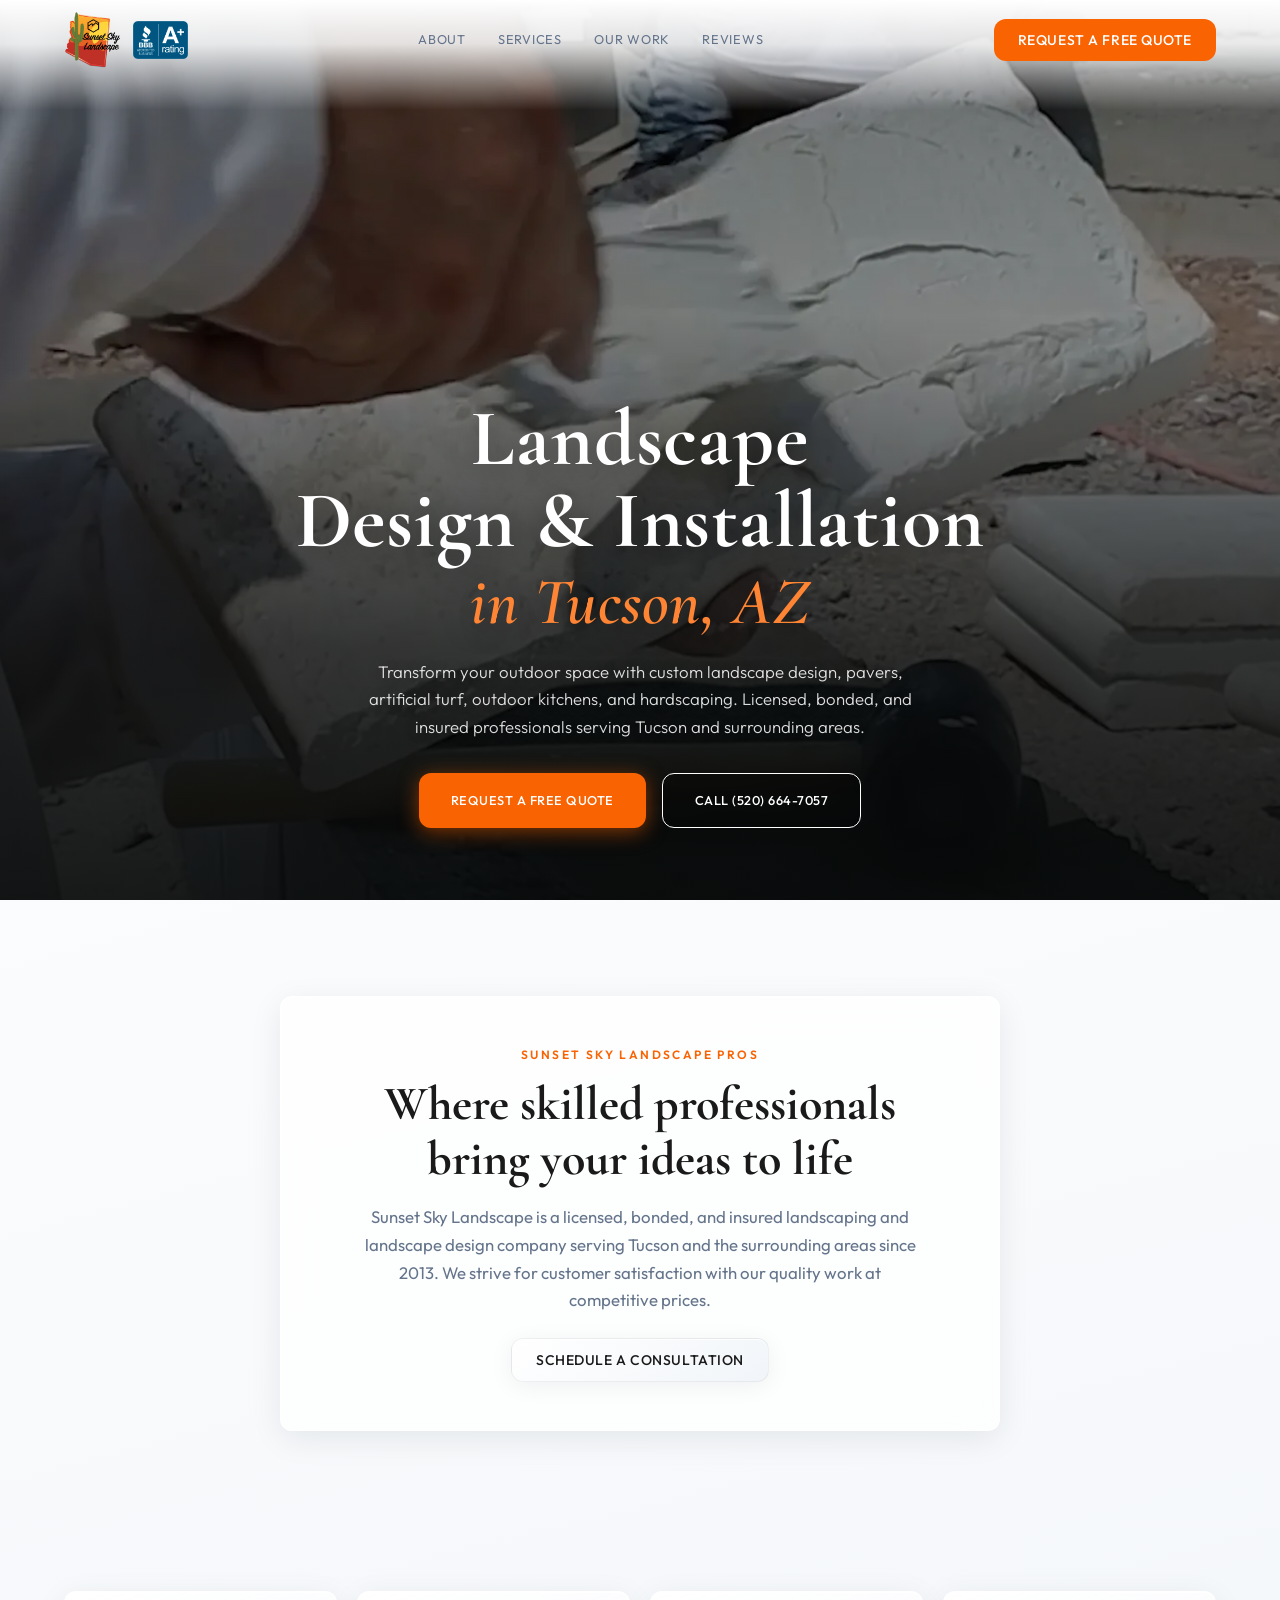
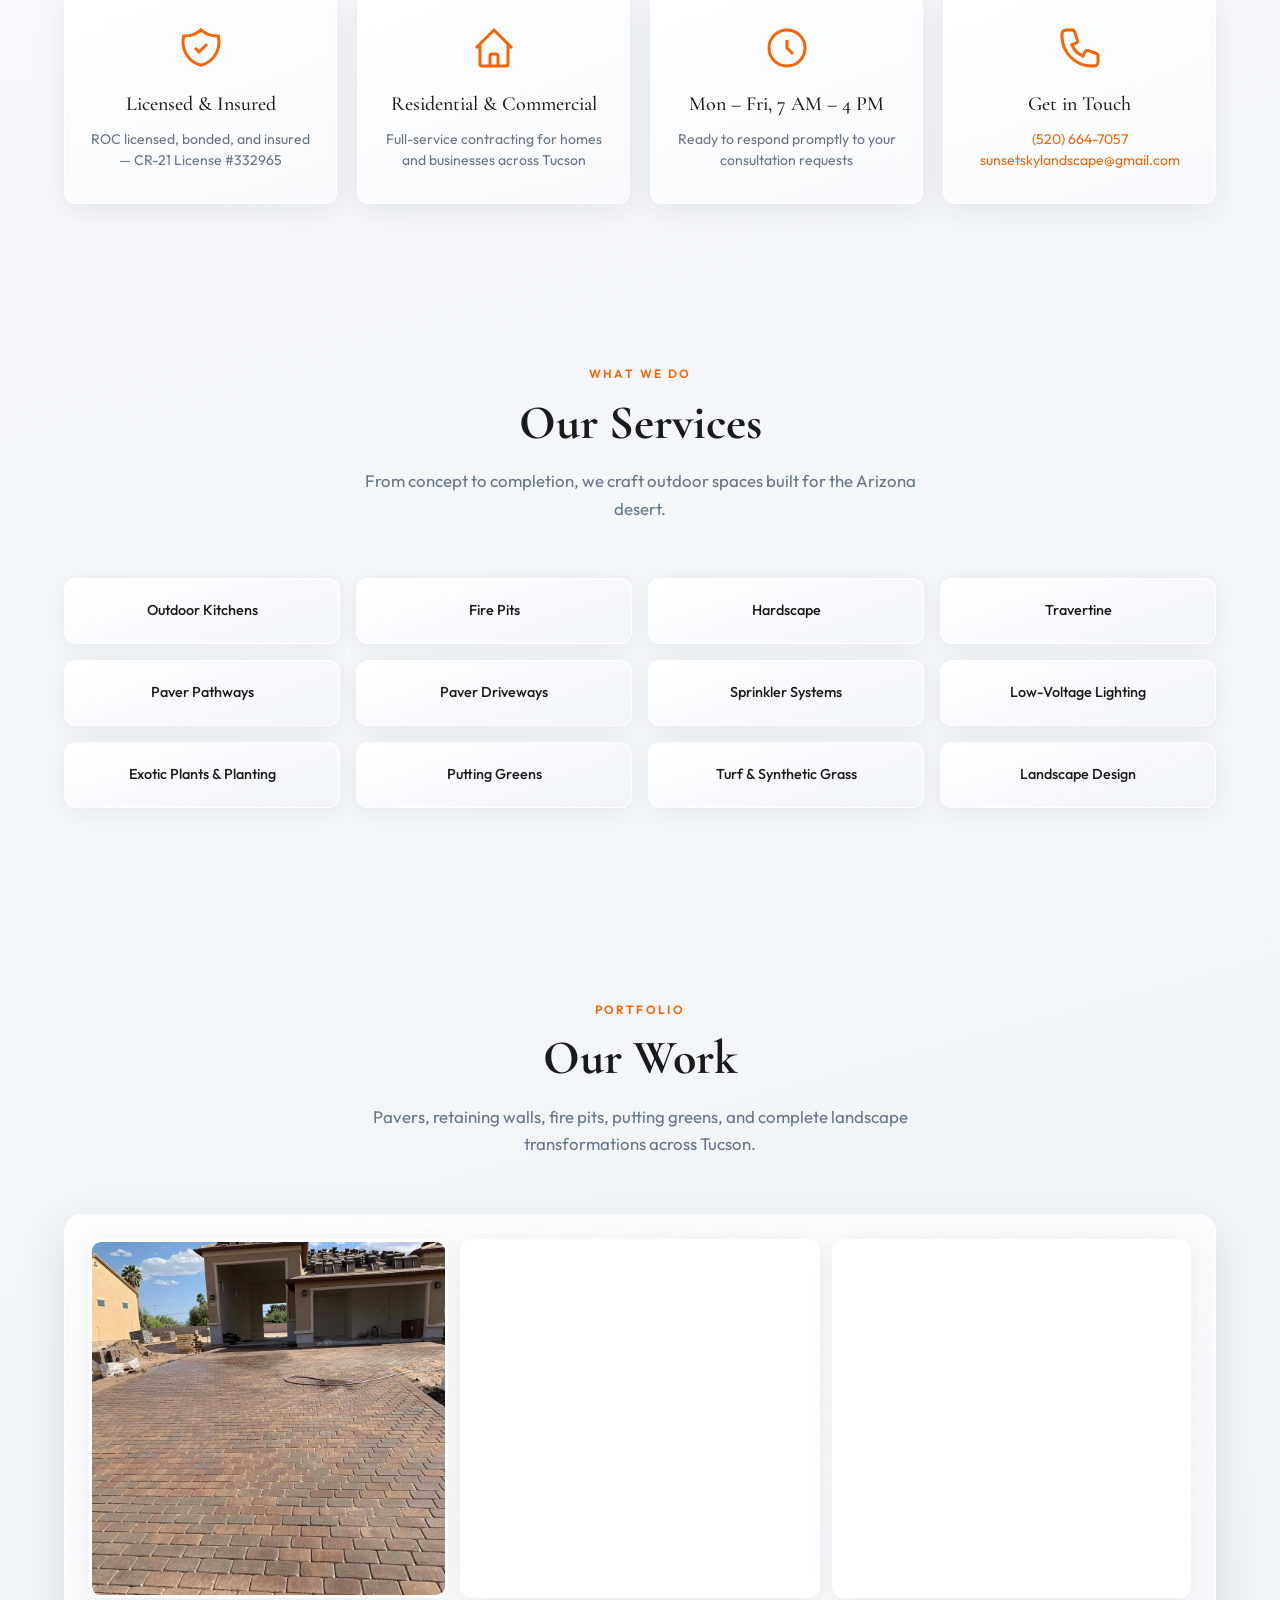
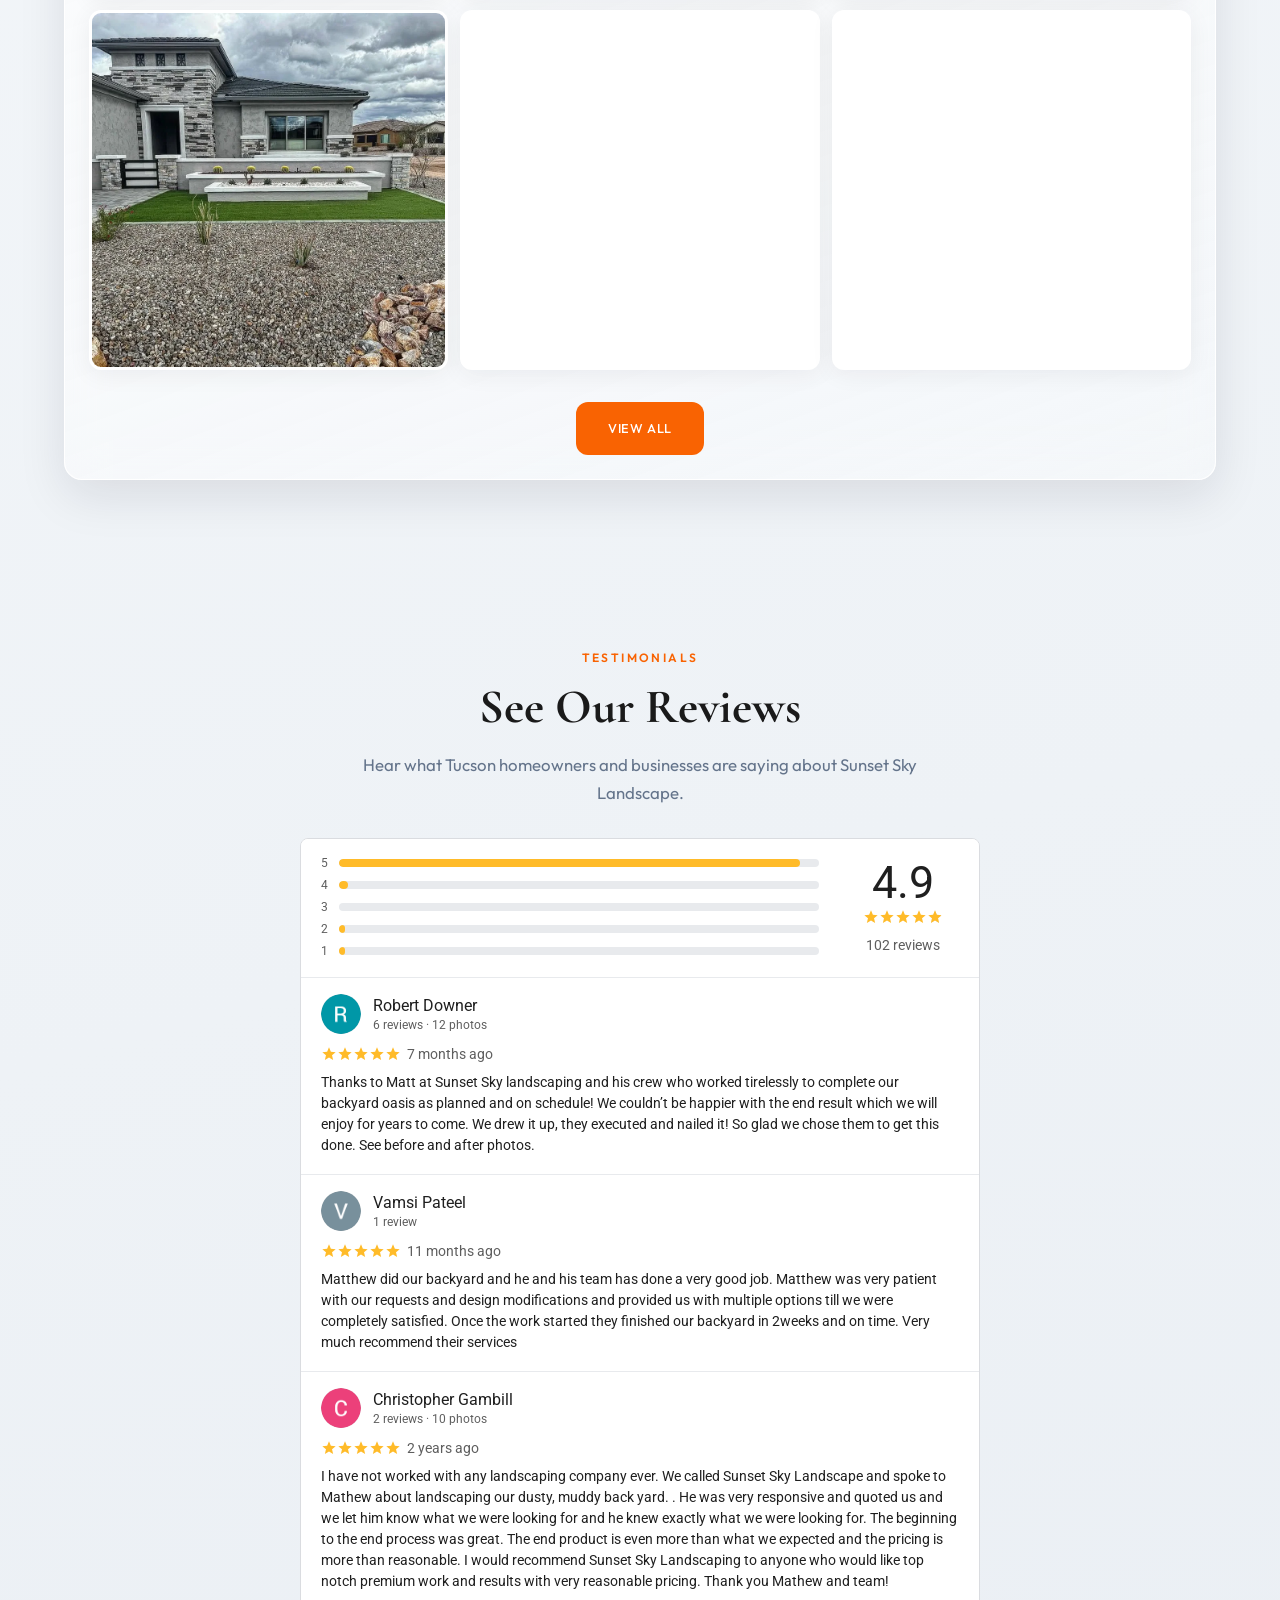
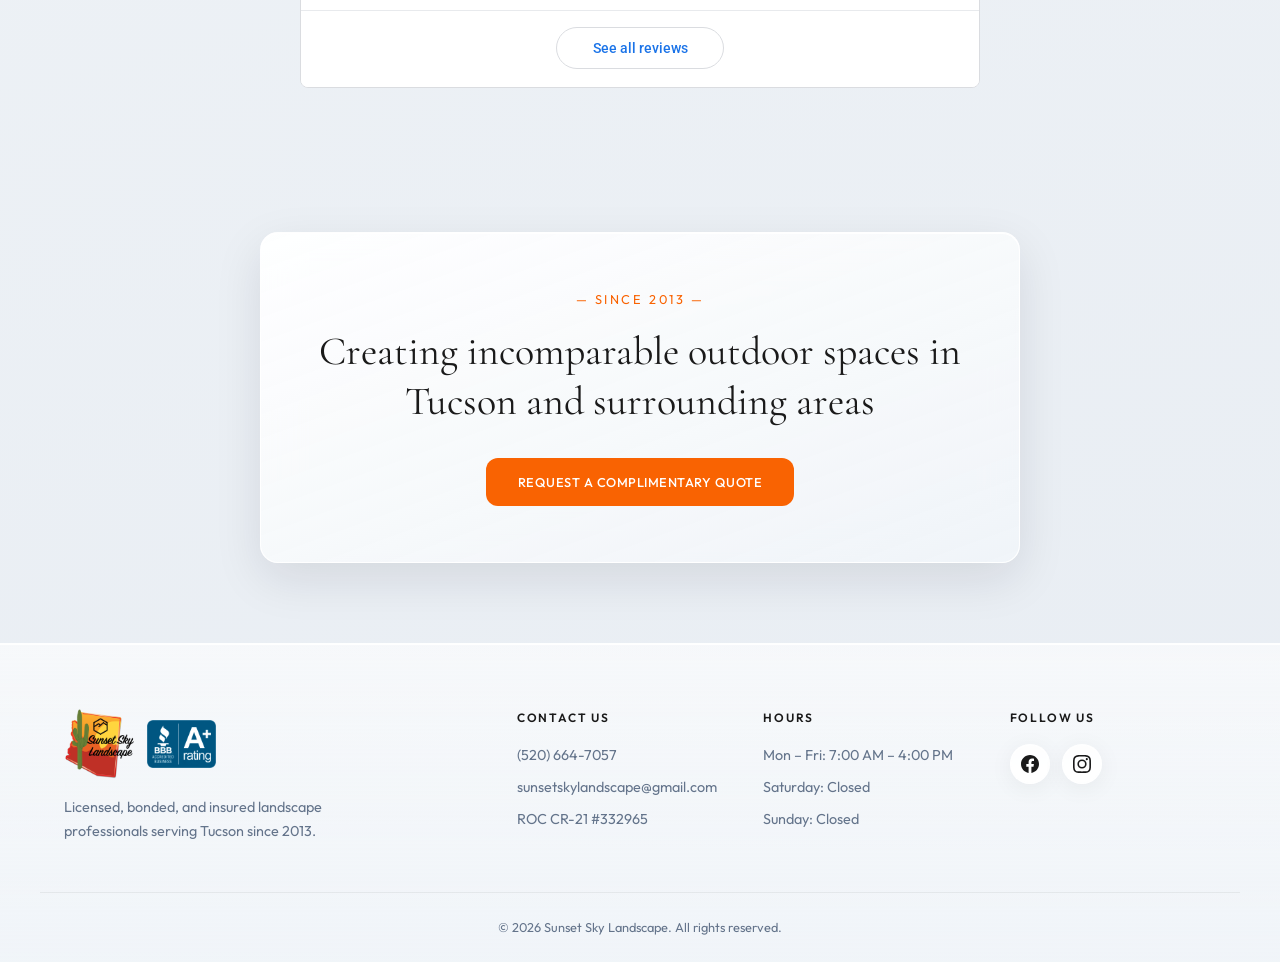
==== commit 6f034a9a: "Publish the Tucson homepage, service pages, and gallery updates. The live site needs the new headlin" ====
--- a/index.html
+++ b/index.html
@@ -3,16 +3,90 @@
 <head>
   <meta charset="UTF-8">
   <meta name="viewport" content="width=device-width, initial-scale=1.0">
-  <meta name="description" content="Sunset Sky Landscape — licensed, bonded, and insured landscape design and construction serving Tucson, Arizona since 2012.">
-  <title>Sunset Sky Landscape & Design | Tucson, Arizona</title>
+  <meta name="description" content="Custom landscaping in Tucson, AZ. Sunset Sky Landscape & Design specializes in pavers, artificial turf, outdoor kitchens and backyard transformations. Get a free quote.">
+  <title>Landscape Design & Installation Tucson, AZ | Sunset Sky</title>
+  <link rel="canonical" href="https://www.sunsetskylandscape.com/">
+  <meta name="robots" content="index, follow">
+  <meta property="og:type" content="website">
+  <meta property="og:site_name" content="Sunset Sky Landscape & Design">
+  <meta property="og:locale" content="en_US">
+  <meta property="og:title" content="Sunset Sky Landscape & Design | Tucson, Arizona">
+  <meta property="og:description" content="Sunset Sky Landscape — licensed, bonded, and insured landscape design and construction serving Tucson, Arizona since 2013.">
+  <meta property="og:url" content="https://www.sunsetskylandscape.com/">
+  <meta property="og:image" content="https://www.sunsetskylandscape.com/assets/gallery/gallery-28.jpg">
+  <meta property="og:image:type" content="image/jpeg">
+  <meta property="og:image:width" content="1272">
+  <meta property="og:image:height" content="1272">
+  <meta property="og:image:alt" content="Sunset Sky Landscape backyard project">
+  <meta name="twitter:card" content="summary_large_image">
+  <meta name="twitter:title" content="Sunset Sky Landscape & Design | Tucson, Arizona">
+  <meta name="twitter:description" content="Sunset Sky Landscape — licensed, bonded, and insured landscape design and construction serving Tucson, Arizona since 2013.">
+  <meta name="twitter:image" content="https://www.sunsetskylandscape.com/assets/gallery/gallery-28.jpg">
+  <meta name="twitter:image:alt" content="Sunset Sky Landscape backyard project">
   <link rel="icon" href="favicon.png" type="image/png">
   <link rel="icon" type="image/png" sizes="32x32" href="assets/favicon-32x32.png">
   <link rel="icon" type="image/png" sizes="16x16" href="assets/favicon-16x16.png">
   <link rel="apple-touch-icon" sizes="180x180" href="assets/apple-touch-icon.png">
   <link rel="preconnect" href="https://fonts.googleapis.com">
   <link rel="preconnect" href="https://fonts.gstatic.com" crossorigin>
-  <link href="https://fonts.googleapis.com/css2?family=Cormorant+Garamond:ital,wght@0,600;0,700;1,600;1,700&family=Outfit:wght@300;400;500;600&display=swap" rel="stylesheet">
+  <link rel="preload" as="style" href="https://fonts.googleapis.com/css2?family=Cormorant+Garamond:ital,wght@0,700;1,600&family=Outfit:wght@300;400;500;600&family=Roboto:wght@400;500&display=swap">
+  <link href="https://fonts.googleapis.com/css2?family=Cormorant+Garamond:ital,wght@0,700;1,600&family=Outfit:wght@300;400;500;600&family=Roboto:wght@400;500&display=swap" rel="stylesheet">
+  <link rel="preload" as="image" href="assets/hero-poster.webp" type="image/webp" fetchpriority="high">
   <link rel="stylesheet" href="css/styles.css">
+  <script type="application/ld+json">
+  {
+    "@context": "https://schema.org",
+    "@graph": [
+      {
+        "@type": "LocalBusiness",
+        "@id": "https://www.sunsetskylandscape.com/#business",
+        "name": "Sunset Sky Landscape & Design",
+        "url": "https://www.sunsetskylandscape.com/",
+        "telephone": "+1-520-664-7057",
+        "email": "sunsetskylandscape@gmail.com",
+        "image": "https://www.sunsetskylandscape.com/assets/gallery/gallery-28.jpg",
+        "logo": "https://www.sunsetskylandscape.com/assets/logo-dark.png",
+        "description": "Sunset Sky Landscape — licensed, bonded, and insured landscape design and construction serving Tucson, Arizona since 2013.",
+        "areaServed": {
+          "@type": "AdministrativeArea",
+          "name": "Tucson, Arizona and surrounding areas"
+        },
+        "openingHoursSpecification": {
+          "@type": "OpeningHoursSpecification",
+          "dayOfWeek": ["Monday", "Tuesday", "Wednesday", "Thursday", "Friday"],
+          "opens": "07:00",
+          "closes": "16:00"
+        },
+        "sameAs": [
+          "https://www.facebook.com/profile.php?id=61554615100524",
+          "https://www.instagram.com/sunsetskylandscape/"
+        ]
+      },
+      {
+        "@type": "WebSite",
+        "@id": "https://www.sunsetskylandscape.com/#website",
+        "url": "https://www.sunsetskylandscape.com/",
+        "name": "Sunset Sky Landscape & Design",
+        "publisher": {
+          "@id": "https://www.sunsetskylandscape.com/#business"
+        }
+      },
+      {
+        "@type": "WebPage",
+        "@id": "https://www.sunsetskylandscape.com/#webpage",
+        "url": "https://www.sunsetskylandscape.com/",
+        "name": "Sunset Sky Landscape & Design | Tucson, Arizona",
+        "description": "Sunset Sky Landscape — licensed, bonded, and insured landscape design and construction serving Tucson, Arizona since 2013.",
+        "isPartOf": {
+          "@id": "https://www.sunsetskylandscape.com/#website"
+        },
+        "about": {
+          "@id": "https://www.sunsetskylandscape.com/#business"
+        }
+      }
+    ]
+  }
+  </script>
 </head>
 <body>
 
@@ -59,25 +133,27 @@
   <section class="hero" id="hero">
     <div class="hero__media">
       <video
-        class="hero__video hero__video--ready"
+        class="hero__video"
         id="hero-video"
         autoplay
         muted
         loop
         playsinline
-        preload="auto"
-      >
-        <source src="assets/sunsetsky%20landscape%20hero%20video%20update.mp4" type="video/mp4">
-      </video>
-      <div class="hero__poster hero__poster--hidden" id="hero-poster"></div>
+        preload="none"
+        poster="assets/hero-poster.webp"
+      ></video>
+      <div class="hero__poster" id="hero-poster">
+        <img src="assets/hero-poster.webp" alt="" width="1920" height="1080" fetchpriority="high" decoding="async">
+      </div>
     </div>
     <div class="hero__overlay"></div>
     <div class="hero__content container">
       <h1 class="hero__title">
-        <span class="hero__title-main">Professional Landscape</span>
-        <span class="hero__title-sub">Installs &amp; Designs</span>
+        <span class="hero__title-main">Landscape</span>
+        <span class="hero__title-main">Design &amp; Installation</span>
+        <span class="hero__title-sub">in Tucson, AZ</span>
       </h1>
-      <p class="hero__subtitle">Skilled professionals. Beautiful results. Serving Tucson and surrounding areas since 2012.</p>
+      <p class="hero__subtitle">Transform your outdoor space with custom landscape design, pavers, artificial turf, outdoor kitchens, and hardscaping. Licensed, bonded, and insured professionals serving Tucson and surrounding areas.</p>
       <div class="hero__cta">
         <button type="button" class="btn btn--primary btn--lg" data-open-quote>Request a Free Quote</button>
         <a href="tel:5206647057" class="btn btn--outline btn--lg">Call (520) 664-7057</a>
@@ -91,7 +167,7 @@
       <div class="intro__content reveal">
         <span class="section-label">Sunset Sky Landscape Pros</span>
         <h2 class="section-title">Where skilled professionals bring your ideas to life</h2>
-        <p class="section-body">Sunset Sky Landscape is a licensed, bonded, and insured landscaping and landscape design company serving Tucson and the surrounding areas since 2012. We strive for customer satisfaction with our quality work at competitive prices.</p>
+        <p class="section-body">Sunset Sky Landscape is a licensed, bonded, and insured landscaping and landscape design company serving Tucson and the surrounding areas since 2013. We strive for customer satisfaction with our quality work at competitive prices.</p>
         <button type="button" class="btn btn--secondary" data-open-quote>Schedule a Consultation</button>
       </div>
     </div>
@@ -142,17 +218,18 @@
         <p class="section-body">From concept to completion, we craft outdoor spaces built for the Arizona desert.</p>
       </div>
       <ul class="services__grid">
-        <li class="service-item reveal">Outdoor Kitchens</li>
-        <li class="service-item reveal">Fire Pits</li>
-        <li class="service-item reveal">Hardscape</li>
-        <li class="service-item reveal">Travertine</li>
-        <li class="service-item reveal">Paver Pathways & Driveways</li>
-        <li class="service-item reveal">Sprinkler Systems</li>
-        <li class="service-item reveal">Low-Voltage Lighting</li>
-        <li class="service-item reveal">Exotic Plants & Planting</li>
-        <li class="service-item reveal">Putting Greens</li>
-        <li class="service-item reveal">Turf & Synthetic Grass</li>
-        <li class="service-item reveal">Landscape Design</li>
+        <li class="service-item reveal"><a href="outdoor-kitchens-tucson/">Outdoor Kitchens</a></li>
+        <li class="service-item reveal"><a href="hardscaping-tucson/#fire-pits">Fire Pits</a></li>
+        <li class="service-item reveal"><a href="hardscaping-tucson/#hardscape">Hardscape</a></li>
+        <li class="service-item reveal"><a href="paver-installation-tucson/#travertine">Travertine</a></li>
+        <li class="service-item reveal"><a href="paver-installation-tucson/#pathways">Paver Pathways</a></li>
+        <li class="service-item reveal"><a href="paver-installation-tucson/#driveways">Paver Driveways</a></li>
+        <li class="service-item reveal"><a href="sprinkler-systems-tucson/">Sprinkler Systems</a></li>
+        <li class="service-item reveal"><a href="landscape-lighting-tucson/">Low-Voltage Lighting</a></li>
+        <li class="service-item reveal"><a href="landscape-design-tucson/">Exotic Plants &amp; Planting</a></li>
+        <li class="service-item reveal"><a href="putting-greens-tucson/">Putting Greens</a></li>
+        <li class="service-item reveal"><a href="artificial-turf-tucson/">Turf &amp; Synthetic Grass</a></li>
+        <li class="service-item reveal"><a href="landscape-design-tucson/">Landscape Design</a></li>
       </ul>
     </div>
   </section>
@@ -168,22 +245,22 @@
       <div class="work-panel reveal">
         <div class="gallery__grid gallery__grid--preview" id="work-gallery-preview">
           <div class="gallery__item">
-            <img src="assets/gallery/gallery-13.jpg" alt="Sunset Sky Landscape backyard project" loading="lazy" decoding="async">
+            <img src="assets/gallery/gallery-28-960.webp" srcset="assets/gallery/gallery-28-960.webp 960w, assets/gallery/gallery-28.webp 1272w" sizes="(max-width: 768px) 100vw, 360px" alt="Paver driveway in mixed brown and gray tones, still open in front of a house under construction." width="960" height="960" loading="lazy" decoding="async" fetchpriority="low">
           </div>
           <div class="gallery__item">
-            <img src="assets/gallery/gallery-14.jpg" alt="Custom backyard landscape installation in Tucson" loading="lazy" decoding="async">
+            <img src="assets/gallery/gallery-29-960.webp" srcset="assets/gallery/gallery-29-960.webp 960w, assets/gallery/gallery-29.webp 1284w" sizes="(max-width: 768px) 100vw, 360px" alt="Paver patio with a square stucco fire pit, two chairs, and agaves in tall planters." width="960" height="958" loading="lazy" decoding="async" fetchpriority="low">
           </div>
           <div class="gallery__item">
-            <img src="assets/gallery/gallery-15.jpg" alt="Travertine courtyard hardscape" loading="lazy" decoding="async">
+            <img src="assets/gallery/gallery-30-960.webp" srcset="assets/gallery/gallery-30-960.webp 960w, assets/gallery/gallery-30.webp 1080w" sizes="(max-width: 768px) 100vw, 360px" alt="Barrel cacti planted in gravel along a stucco wall." width="960" height="960" loading="lazy" decoding="async" fetchpriority="low">
           </div>
           <div class="gallery__item">
-            <img src="assets/gallery/gallery-17.jpg" alt="Courtyard wrapped in Noce travertine" loading="lazy" decoding="async">
+            <img src="assets/gallery/gallery-31-960.webp" srcset="assets/gallery/gallery-31-960.webp 878w, assets/gallery/gallery-31.webp 878w" sizes="(max-width: 768px) 100vw, 360px" alt="Front yard with artificial turf, a raised planter of barrel cacti, and gravel." width="878" height="878" loading="lazy" decoding="async" fetchpriority="low">
           </div>
           <div class="gallery__item">
-            <img src="assets/gallery/gallery-18.jpg" alt="Night landscape lighting with color changers" loading="lazy" decoding="async">
+            <img src="assets/gallery/gallery-35-960.webp" srcset="assets/gallery/gallery-35-960.webp 960w, assets/gallery/gallery-35.webp 1600w" sizes="(max-width: 768px) 100vw, 360px" alt="Light stone deck around an empty pool, with gravel and a block wall behind it." width="960" height="960" loading="lazy" decoding="async" fetchpriority="low">
           </div>
           <div class="gallery__item">
-            <img src="assets/gallery/gallery-19.jpg" alt="Dove Mountain landscape project in progress" loading="lazy" decoding="async">
+            <img src="assets/gallery/gallery-36-960.webp" srcset="assets/gallery/gallery-36-960.webp 960w, assets/gallery/gallery-36.webp 1600w" sizes="(max-width: 768px) 100vw, 360px" alt="Artificial turf beside an irregular stone patio under a shade structure." width="960" height="960" loading="lazy" decoding="async" fetchpriority="low">
           </div>
         </div>
         <div class="work-panel__action">
@@ -201,11 +278,72 @@
         <h2 class="section-title">See Our Reviews</h2>
         <p class="section-body">Hear what Tucson homeowners and businesses are saying about Sunset Sky Landscape.</p>
       </div>
-      <div class="reviews__links reveal">
-        <a href="https://www.google.com/search?sca_esv=ad809df184c16df5&si=APenkKm7iecQ4G6P-TsbSMFKIQtv3EFIqRAFw-i8uEbk55Z-_9iTLC998K5dZMFV3syJx5RA8-08XydjpIfVOj_D7Eh_rcXFnUiO9R-w4w8l1fb_Ykw-DDEMFmRU6hcIk19wX7e-jOP3XRPsqt_-T7nS7_7tZt7jKw%3D%3D&q=Sunset+Sky+Landscape+%26+Design+Reviews" target="_blank" rel="noopener noreferrer" class="review-link">
-          <svg viewBox="0 0 24 24" fill="currentColor"><path d="M22.56 12.25c0-.78-.07-1.53-.2-2.25H12v4.26h5.92c-.26 1.37-1.04 2.53-2.21 3.31v2.77h3.57c2.08-1.92 3.28-4.74 3.28-8.09z"/><path d="M12 23c2.97 0 5.46-.98 7.28-2.66l-3.57-2.77c-.98.66-2.23 1.06-3.71 1.06-2.86 0-5.29-1.93-6.16-4.53H2.18v2.84C3.99 20.53 7.7 23 12 23z"/><path d="M5.84 14.09c-.22-.66-.35-1.36-.35-2.09s.13-1.43.35-2.09V7.07H2.18C1.43 8.55 1 10.22 1 12s.43 3.45 1.18 4.93l2.85-2.22.81-.62z"/><path d="M12 5.38c1.62 0 3.06.56 4.21 1.64l3.15-3.15C17.45 2.09 14.97 1 12 1 7.7 1 3.99 3.47 2.18 7.07l3.66 2.84c.87-2.6 3.3-4.53 6.16-4.53z"/></svg>
-          <span>Google Reviews</span>
+      <div class="g-reviews reveal">
+        <a class="g-summary" href="https://www.google.com/maps/place/Sunset+Sky+Landscape+%26+Design/@32.4249137,-111.0770155,17z/data=!4m8!3m7!1s0x86d609f6aad5bb09:0x263fb2f177a9bf09!8m2!3d32.4249137!4d-111.0770155!9m1!1b1!16s%2Fg%2F11f1nz_z8f" target="_blank" rel="noopener noreferrer">
+          <div class="g-bars" aria-hidden="true">
+            <div class="g-bar"><span>5</span><span class="g-bar__track"><span class="g-bar__fill" style="width:96.08%"></span></span></div>
+            <div class="g-bar"><span>4</span><span class="g-bar__track"><span class="g-bar__fill g-bar__fill--min" style="width:1.96%"></span></span></div>
+            <div class="g-bar"><span>3</span><span class="g-bar__track"><span class="g-bar__fill" style="width:0"></span></span></div>
+            <div class="g-bar"><span>2</span><span class="g-bar__track"><span class="g-bar__fill g-bar__fill--min" style="width:0.98%"></span></span></div>
+            <div class="g-bar"><span>1</span><span class="g-bar__track"><span class="g-bar__fill g-bar__fill--min" style="width:0.98%"></span></span></div>
+          </div>
+          <div class="g-score">
+            <p class="g-score__num">4.9</p>
+            <p class="g-stars" role="img" aria-label="4.9 stars">
+              <svg viewBox="0 0 24 24"><path d="M12 17.27 18.18 21l-1.64-7.03L22 9.24l-7.19-.61L12 2 9.19 8.63 2 9.24l5.46 4.73L5.82 21z"/></svg>
+              <svg viewBox="0 0 24 24"><path d="M12 17.27 18.18 21l-1.64-7.03L22 9.24l-7.19-.61L12 2 9.19 8.63 2 9.24l5.46 4.73L5.82 21z"/></svg>
+              <svg viewBox="0 0 24 24"><path d="M12 17.27 18.18 21l-1.64-7.03L22 9.24l-7.19-.61L12 2 9.19 8.63 2 9.24l5.46 4.73L5.82 21z"/></svg>
+              <svg viewBox="0 0 24 24"><path d="M12 17.27 18.18 21l-1.64-7.03L22 9.24l-7.19-.61L12 2 9.19 8.63 2 9.24l5.46 4.73L5.82 21z"/></svg>
+              <span class="g-star g-star--part"><svg viewBox="0 0 24 24"><path d="M12 17.27 18.18 21l-1.64-7.03L22 9.24l-7.19-.61L12 2 9.19 8.63 2 9.24l5.46 4.73L5.82 21z"/></svg><svg viewBox="0 0 24 24"><path d="M12 17.27 18.18 21l-1.64-7.03L22 9.24l-7.19-.61L12 2 9.19 8.63 2 9.24l5.46 4.73L5.82 21z"/></svg></span>
+            </p>
+            <p class="g-score__count">102 reviews</p>
+          </div>
         </a>
+        <a class="g-review" href="https://www.google.com/maps/place/Sunset+Sky+Landscape+%26+Design/@32.4249137,-111.0770155,17z/data=!4m8!3m7!1s0x86d609f6aad5bb09:0x263fb2f177a9bf09!8m2!3d32.4249137!4d-111.0770155!9m1!1b1!16s%2Fg%2F11f1nz_z8f" target="_blank" rel="noopener noreferrer">
+          <span class="g-review__who">
+            <img src="assets/reviews/robert.png" alt="" width="40" height="40">
+            <span>
+              <span class="g-review__name">Robert Downer</span>
+              <span class="g-review__sub">6 reviews · 12 photos</span>
+            </span>
+          </span>
+          <span class="g-review__meta">
+            <span class="g-stars" role="img" aria-label="5 stars"><svg viewBox="0 0 24 24"><path d="M12 17.27 18.18 21l-1.64-7.03L22 9.24l-7.19-.61L12 2 9.19 8.63 2 9.24l5.46 4.73L5.82 21z"/></svg><svg viewBox="0 0 24 24"><path d="M12 17.27 18.18 21l-1.64-7.03L22 9.24l-7.19-.61L12 2 9.19 8.63 2 9.24l5.46 4.73L5.82 21z"/></svg><svg viewBox="0 0 24 24"><path d="M12 17.27 18.18 21l-1.64-7.03L22 9.24l-7.19-.61L12 2 9.19 8.63 2 9.24l5.46 4.73L5.82 21z"/></svg><svg viewBox="0 0 24 24"><path d="M12 17.27 18.18 21l-1.64-7.03L22 9.24l-7.19-.61L12 2 9.19 8.63 2 9.24l5.46 4.73L5.82 21z"/></svg><svg viewBox="0 0 24 24"><path d="M12 17.27 18.18 21l-1.64-7.03L22 9.24l-7.19-.61L12 2 9.19 8.63 2 9.24l5.46 4.73L5.82 21z"/></svg></span>
+            <span class="g-review__when">7 months ago</span>
+          </span>
+          <span class="g-review__text">Thanks to Matt at Sunset Sky landscaping and his crew who worked tirelessly to complete our backyard oasis as planned and on schedule! We couldn&rsquo;t be happier with the end result which we will enjoy for years to come. We drew it up, they executed and nailed it! So glad we chose them to get this done. See before and after photos.</span>
+        </a>
+        <a class="g-review" href="https://www.google.com/maps/place/Sunset+Sky+Landscape+%26+Design/@32.4249137,-111.0770155,17z/data=!4m8!3m7!1s0x86d609f6aad5bb09:0x263fb2f177a9bf09!8m2!3d32.4249137!4d-111.0770155!9m1!1b1!16s%2Fg%2F11f1nz_z8f" target="_blank" rel="noopener noreferrer">
+          <span class="g-review__who">
+            <img src="assets/reviews/vamsi.png" alt="" width="40" height="40">
+            <span>
+              <span class="g-review__name">Vamsi Pateel</span>
+              <span class="g-review__sub">1 review</span>
+            </span>
+          </span>
+          <span class="g-review__meta">
+            <span class="g-stars" role="img" aria-label="5 stars"><svg viewBox="0 0 24 24"><path d="M12 17.27 18.18 21l-1.64-7.03L22 9.24l-7.19-.61L12 2 9.19 8.63 2 9.24l5.46 4.73L5.82 21z"/></svg><svg viewBox="0 0 24 24"><path d="M12 17.27 18.18 21l-1.64-7.03L22 9.24l-7.19-.61L12 2 9.19 8.63 2 9.24l5.46 4.73L5.82 21z"/></svg><svg viewBox="0 0 24 24"><path d="M12 17.27 18.18 21l-1.64-7.03L22 9.24l-7.19-.61L12 2 9.19 8.63 2 9.24l5.46 4.73L5.82 21z"/></svg><svg viewBox="0 0 24 24"><path d="M12 17.27 18.18 21l-1.64-7.03L22 9.24l-7.19-.61L12 2 9.19 8.63 2 9.24l5.46 4.73L5.82 21z"/></svg><svg viewBox="0 0 24 24"><path d="M12 17.27 18.18 21l-1.64-7.03L22 9.24l-7.19-.61L12 2 9.19 8.63 2 9.24l5.46 4.73L5.82 21z"/></svg></span>
+            <span class="g-review__when">11 months ago</span>
+          </span>
+          <span class="g-review__text">Matthew did our backyard and he and his team has done a very good job. Matthew was very patient with our requests and design modifications and provided us with multiple options till we were completely satisfied. Once the work started they finished our backyard in 2weeks and on time. Very much recommend their services</span>
+        </a>
+        <a class="g-review" href="https://www.google.com/maps/place/Sunset+Sky+Landscape+%26+Design/@32.4249137,-111.0770155,17z/data=!4m8!3m7!1s0x86d609f6aad5bb09:0x263fb2f177a9bf09!8m2!3d32.4249137!4d-111.0770155!9m1!1b1!16s%2Fg%2F11f1nz_z8f" target="_blank" rel="noopener noreferrer">
+          <span class="g-review__who">
+            <img src="assets/reviews/christopher.png" alt="" width="40" height="40">
+            <span>
+              <span class="g-review__name">Christopher Gambill</span>
+              <span class="g-review__sub">2 reviews · 10 photos</span>
+            </span>
+          </span>
+          <span class="g-review__meta">
+            <span class="g-stars" role="img" aria-label="5 stars"><svg viewBox="0 0 24 24"><path d="M12 17.27 18.18 21l-1.64-7.03L22 9.24l-7.19-.61L12 2 9.19 8.63 2 9.24l5.46 4.73L5.82 21z"/></svg><svg viewBox="0 0 24 24"><path d="M12 17.27 18.18 21l-1.64-7.03L22 9.24l-7.19-.61L12 2 9.19 8.63 2 9.24l5.46 4.73L5.82 21z"/></svg><svg viewBox="0 0 24 24"><path d="M12 17.27 18.18 21l-1.64-7.03L22 9.24l-7.19-.61L12 2 9.19 8.63 2 9.24l5.46 4.73L5.82 21z"/></svg><svg viewBox="0 0 24 24"><path d="M12 17.27 18.18 21l-1.64-7.03L22 9.24l-7.19-.61L12 2 9.19 8.63 2 9.24l5.46 4.73L5.82 21z"/></svg><svg viewBox="0 0 24 24"><path d="M12 17.27 18.18 21l-1.64-7.03L22 9.24l-7.19-.61L12 2 9.19 8.63 2 9.24l5.46 4.73L5.82 21z"/></svg></span>
+            <span class="g-review__when">2 years ago</span>
+          </span>
+          <span class="g-review__text">I have not worked with any landscaping company ever. We called Sunset Sky Landscape and spoke to Mathew about landscaping our dusty, muddy back yard. . He was very responsive and quoted us and we let him know what we were looking for and he knew exactly what we were looking for. The beginning to the end process was great. The end product is even more than what we expected and the pricing is more than reasonable. I would recommend Sunset Sky Landscaping to anyone who would like top notch premium work and results with very reasonable pricing. Thank you Mathew and team!</span>
+        </a>
+        <div class="g-reviews__all-row">
+          <a class="g-reviews__all" href="https://www.google.com/maps/place/Sunset+Sky+Landscape+%26+Design/@32.4249137,-111.0770155,17z/data=!4m8!3m7!1s0x86d609f6aad5bb09:0x263fb2f177a9bf09!8m2!3d32.4249137!4d-111.0770155!9m1!1b1!16s%2Fg%2F11f1nz_z8f" target="_blank" rel="noopener noreferrer">See all reviews</a>
+        </div>
       </div>
     </div>
   </section>
@@ -213,7 +351,7 @@
   <!-- CTA Banner -->
   <section class="cta-banner">
     <div class="container cta-banner__inner reveal">
-      <p class="cta-banner__eyebrow">— Since 2012 —</p>
+      <p class="cta-banner__eyebrow">— Since 2013 —</p>
       <h2>Creating incomparable outdoor spaces in Tucson and surrounding areas</h2>
       <button type="button" class="btn btn--primary btn--lg" data-open-quote>Request a Complimentary Quote</button>
     </div>
@@ -241,7 +379,7 @@
             <img src="assets/bbb-accredited.png" alt="" width="69" height="48" decoding="async">
           </a>
         </div>
-        <p>Licensed, bonded, and insured landscape professionals serving Tucson since 2012.</p>
+        <p>Licensed, bonded, and insured landscape professionals serving Tucson since 2013.</p>
       </div>
       <div class="footer__contact">
         <h4>Contact Us</h4>
@@ -276,13 +414,6 @@
     </div>
   </footer>
 
-  <div class="gts-credit">
-    <p class="gts-credit__line">
-      <span class="gts-credit__label">Website built by</span>
-      <a href="https://gtsmediahouse.com/" class="gts-credit__brand" target="_blank" rel="noopener noreferrer">GTS Media House</a>
-    </p>
-  </div>
-
   <!-- Quote Modal -->
   <div class="modal" id="quote-modal" aria-hidden="true">
     <div class="modal__backdrop" data-close-quote></div>
--- a/css/styles.css
+++ b/css/styles.css
@@ -443,6 +443,12 @@
   background-position: center;
 }
 
+.hero__poster img {
+  width: 100%;
+  height: 100%;
+  object-fit: cover;
+}
+
 .hero__poster--hidden {
   opacity: 0;
   pointer-events: none;
@@ -652,7 +658,7 @@
 /* Services */
 .services__grid {
   display: grid;
-  grid-template-columns: repeat(auto-fill, minmax(200px, 1fr));
+  grid-template-columns: repeat(4, 1fr);
   gap: 1rem;
 }
 
@@ -677,6 +683,16 @@
   box-shadow: var(--shadow-lift), 0 0 0 1px rgba(249, 99, 2, 0.1);
 }
 
+.service-item a {
+  display: flex;
+  align-items: center;
+  justify-content: center;
+  margin: -1.25rem -1.5rem;
+  padding: 1.25rem 1.5rem;
+  min-height: 100%;
+  color: inherit;
+}
+
 /* Gallery — uniform square grid */
 .work-panel {
   padding: 1.5rem;
@@ -762,38 +778,226 @@
 }
 
 /* Reviews */
-.reviews__links {
-  display: flex;
+.reviews.section {
+  padding: 4.5rem 0 4rem;
+}
+
+.reviews .section-header {
+  margin-bottom: 2rem;
+}
+
+.g-reviews {
+  max-width: 680px;
+  margin: 0 auto;
+  background: #fff;
+  border: 1px solid #dadce0;
+  border-radius: 8px;
+  overflow: hidden;
+  font-family: Roboto, Arial, sans-serif;
+  color: #1f1f1f;
+}
+
+.g-summary,
+.g-review {
+  display: block;
+  padding: 16px 20px 18px;
+  color: #1f1f1f;
+  background: #fff;
+}
+
+.g-review {
+  border-top: 1px solid #e8eaed;
+}
+
+.g-summary:hover,
+.g-review:hover {
+  color: #1f1f1f;
+  background: #f8f9fa;
+}
+
+.g-summary {
+  display: flex;
+  align-items: center;
+  gap: 28px;
+}
+
+.g-bars {
+  flex: 1;
+  display: flex;
+  flex-direction: column;
+  gap: 6px;
+  min-width: 0;
+}
+
+.g-bar {
+  display: flex;
+  align-items: center;
+  gap: 10px;
+  font-size: 12px;
+  line-height: 16px;
+  color: #5e5e5e;
+}
+
+.g-bar > span:first-child {
+  width: 8px;
+  flex-shrink: 0;
+}
+
+.g-bar__track {
+  flex: 1;
+  height: 8px;
+  background: #e8eaed;
+  border-radius: 999px;
+  overflow: hidden;
+}
+
+.g-bar__fill {
+  display: block;
+  height: 100%;
+  background: #ffbb29;
+  border-radius: 999px;
+}
+
+.g-bar__fill--min {
+  min-width: 6px;
+}
+
+.g-score {
+  flex-shrink: 0;
+  width: 112px;
+  text-align: center;
+}
+
+.g-score__num {
+  font-size: 45px;
+  line-height: 1;
+  font-weight: 400;
+  color: #1f1f1f;
+}
+
+.g-score .g-stars {
   justify-content: center;
-  gap: 1.5rem;
-  flex-wrap: wrap;
-}
-
-.review-link {
-  display: flex;
-  align-items: center;
-  gap: 0.75rem;
-  padding: 1.25rem 2rem;
-  background: linear-gradient(160deg, rgba(255, 255, 255, 0.95) 0%, rgba(248, 250, 252, 0.85) 100%);
-  border: 1px solid rgba(255, 255, 255, 0.95);
-  border-radius: var(--radius);
+  margin-top: 4px;
+}
+
+.g-score__count {
+  margin-top: 2px;
+  font-size: 14px;
+  line-height: 20px;
+  color: #5e5e5e;
+}
+
+.g-stars {
+  display: inline-flex;
+  align-items: center;
+  line-height: 0;
+}
+
+.g-stars svg {
+  width: 16px;
+  height: 16px;
+  fill: #ffbb29;
+}
+
+.g-star {
+  position: relative;
+  width: 16px;
+  height: 16px;
+}
+
+.g-star svg {
+  position: absolute;
+  inset: 0;
+}
+
+.g-star svg:first-child {
+  fill: #e8eaed;
+}
+
+.g-star--part svg:last-child {
+  clip-path: inset(0 10% 0 0);
+}
+
+.g-review__who {
+  display: flex;
+  align-items: center;
+  gap: 12px;
+}
+
+.g-review__who img {
+  width: 40px;
+  height: 40px;
+  border-radius: 50%;
+  flex-shrink: 0;
+}
+
+.g-review__name,
+.g-review__sub,
+.g-review__text {
+  display: block;
+}
+
+.g-review__name {
+  font-size: 16px;
+  line-height: 20px;
+  font-weight: 400;
+  color: #1f1f1f;
+}
+
+.g-review__sub {
+  margin-top: 1px;
+  font-size: 12px;
+  line-height: 16px;
+  color: #5e5e5e;
+}
+
+.g-review__meta {
+  display: flex;
+  align-items: center;
+  gap: 6px;
+  margin-top: 10px;
+}
+
+.g-review__when {
+  font-size: 14px;
+  line-height: 20px;
+  color: #5e5e5e;
+}
+
+.g-review__text {
+  margin-top: 8px;
+  font-size: 14px;
+  line-height: 21px;
+  font-weight: 400;
+  color: #1f1f1f;
+}
+
+.g-reviews__all-row {
+  border-top: 1px solid #e8eaed;
+  padding: 16px 20px 18px;
+  text-align: center;
+  background: #fff;
+}
+
+.g-reviews__all {
+  display: inline-flex;
+  align-items: center;
+  justify-content: center;
+  min-width: 168px;
+  padding: 10px 20px;
+  border: 1px solid #dadce0;
+  border-radius: 24px;
+  background: #fff;
+  font-family: Roboto, Arial, sans-serif;
+  font-size: 14px;
   font-weight: 500;
-  box-shadow: var(--shadow-glass);
-  transition: all var(--transition);
-}
-
-.review-link svg {
-  width: 24px;
-  height: 24px;
-  color: var(--color-accent);
-}
-
-.review-link:hover {
-  border-color: rgba(249, 99, 2, 0.2);
-  background: #ffffff;
-  color: var(--color-text);
-  transform: translateY(-2px);
-  box-shadow: var(--shadow-lift);
+  line-height: 20px;
+  color: #1a73e8;
+}
+
+.g-reviews__all:hover {
+  background: #f8f9fa;
+  color: #174ea6;
 }
 
 /* CTA Banner */
@@ -1330,6 +1534,14 @@
     transform: none;
     transition: none;
   }
+
+  .hero__video {
+    display: none;
+  }
+
+  .hero__poster--hidden {
+    opacity: 1;
+  }
 }
 
 /* Responsive */
@@ -1340,6 +1552,10 @@
 
   .footer__grid {
     grid-template-columns: 1fr 1fr;
+  }
+
+  .services__grid {
+    grid-template-columns: repeat(2, 1fr);
   }
 
   .gallery__grid {
@@ -1445,7 +1661,8 @@
   }
 
   .hero__video,
-  .hero__poster {
+  .hero__poster,
+  .hero__poster img {
     object-fit: cover;
     object-position: center 40%;
   }
@@ -1500,11 +1717,12 @@
 
   .hero__title {
     font-size: clamp(2.15rem, 9.5vw, 3rem);
+    line-height: 1.08;
     margin-bottom: 0.9rem;
   }
 
   .hero__title-main {
-    white-space: nowrap;
+    white-space: normal;
   }
 
   .hero__title-sub {
@@ -1602,16 +1820,26 @@
     text-align: center;
   }
 
-  .reviews__links {
-    flex-direction: column;
-    align-items: center;
-    gap: 0.85rem;
-  }
-
-  .review-link {
-    width: 100%;
-    max-width: 360px;
-    justify-content: center;
+  .service-item a {
+    margin: -1rem -1.15rem;
+    padding: 1rem 1.15rem;
+  }
+
+  .g-summary,
+  .g-review {
+    padding: 14px 16px 16px;
+  }
+
+  .g-summary {
+    gap: 16px;
+  }
+
+  .g-score {
+    width: 96px;
+  }
+
+  .g-score__num {
+    font-size: 36px;
   }
 
   .form-row--2 {
@@ -1718,57 +1946,215 @@
   }
 }
 
-/* GTS Media House credit — quiet continuation under light footer */
-
-.gts-credit {
-  padding: 0 1.5rem 1.15rem;
+/* Service landing pages — scoped so the homepage is unchanged */
+.service-page {
+  padding-top: var(--header-height);
+}
+
+.service-hero {
+  position: relative;
+  min-height: 72vh;
+  display: flex;
+  align-items: flex-end;
+  overflow: hidden;
+  color: #fff;
+}
+
+.service-hero__media,
+.service-hero__overlay {
+  position: absolute;
+  inset: 0;
+}
+
+.service-hero__media img {
+  width: 100%;
+  height: 100%;
+  object-fit: cover;
+  object-position: center 78%;
+}
+
+.service-hero--center .service-hero__media img {
+  object-position: center center;
+}
+
+.service-hero--plain {
+  background: #1a1a1a;
+  min-height: 68vh;
+}
+
+.gallery__grid--pair {
+  grid-template-columns: repeat(2, 1fr);
+}
+
+.gallery__grid--trio {
+  grid-template-columns: repeat(3, 1fr);
+}
+
+.service-page .gallery__item,
+.service-page .gallery__item:hover {
+  cursor: default;
+  transform: none;
+}
+
+.service-page .gallery__item:hover img {
+  transform: none;
+}
+
+.cta-banner .section-body {
+  margin: 0 auto 1.5rem;
+}
+
+@media (min-width: 769px) {
+  body:has(.service-page) .header__phone {
+    display: inline;
+  }
+}
+
+.service-hero__overlay {
+  background: linear-gradient(
+    180deg,
+    rgba(8, 10, 10, 0.28) 0%,
+    rgba(8, 10, 10, 0.2) 32%,
+    rgba(8, 10, 10, 0.72) 70%,
+    rgba(8, 10, 10, 0.9) 100%
+  );
+}
+
+.service-hero__content {
+  position: relative;
+  z-index: 1;
+  width: 100%;
+  max-width: 920px;
+  margin: 0 auto;
+  padding: 7rem 1.5rem 4rem;
   text-align: center;
-  background: transparent;
-  font-family: var(--font-body);
-}
-
-.gts-credit__line {
-  display: inline-flex;
-  align-items: center;
+}
+
+.service-hero h1 {
+  font-family: var(--font-display);
+  font-size: clamp(2.4rem, 6vw, 4.5rem);
+  font-weight: 700;
+  line-height: 1.05;
+  color: #fff;
+  text-shadow: 0 4px 32px rgba(0, 0, 0, 0.45);
+  margin-bottom: 1rem;
+}
+
+.service-hero__lead {
+  max-width: 40rem;
+  margin: 0 auto 1.75rem;
+  font-size: 1.05rem;
+  font-weight: 300;
+  line-height: 1.6;
+  color: rgba(255, 255, 255, 0.9);
+  text-shadow: 0 1px 14px rgba(0, 0, 0, 0.35);
+}
+
+.service-actions {
+  display: flex;
+  flex-wrap: wrap;
   justify-content: center;
+  gap: 0.85rem;
+}
+
+.service-crumbs {
+  display: flex;
   flex-wrap: wrap;
-  gap: 0.4rem 0.5rem;
-  margin: 0;
-  padding-top: 0.65rem;
-  border-top: 1px solid var(--color-border);
-}
-
-.gts-credit__label {
-  font-size: 0.625rem;
-  font-weight: 400;
-  letter-spacing: 0.1em;
+  justify-content: center;
+  gap: 0.4rem 0.75rem;
+  margin-bottom: 1.25rem;
+  font-size: 0.8rem;
+  letter-spacing: 0.08em;
   text-transform: uppercase;
+}
+
+.service-crumbs a {
+  color: rgba(255, 255, 255, 0.82);
+}
+
+.service-crumbs a:hover {
+  color: #fff;
+}
+
+.service-grid {
+  display: grid;
+  grid-template-columns: repeat(3, 1fr);
+  gap: 1.25rem;
+}
+
+.service-copy {
+  max-width: 720px;
+  margin: 0 auto 2rem;
+  text-align: center;
+}
+
+.service-copy .section-body {
+  max-width: none;
+}
+
+.service-faq {
+  max-width: 760px;
+  margin: 0 auto;
+  text-align: left;
+}
+
+.service-faq details {
+  border-bottom: 1px solid var(--color-border);
+  padding: 1rem 0;
+}
+
+.service-faq summary {
+  font-weight: 500;
+  cursor: pointer;
+}
+
+.service-faq details p {
+  margin-top: 0.75rem;
   color: var(--color-text-muted);
 }
 
-.gts-credit__label::after {
-  content: '';
-  display: inline-block;
-  width: 2.5px;
-  height: 2.5px;
-  margin-left: 0.5rem;
-  border-radius: 50%;
-  background: currentColor;
-  opacity: 0.38;
-  vertical-align: middle;
-}
-
-.gts-credit__brand {
-  font-size: 0.75rem;
+.service-links {
+  display: flex;
+  flex-wrap: wrap;
+  justify-content: center;
+  gap: 0.75rem 1.5rem;
+  margin-top: 1.5rem;
+}
+
+.service-links a {
+  font-size: 0.9rem;
   font-weight: 500;
-  letter-spacing: 0.01em;
-  color: var(--color-text);
-  opacity: 0.62;
-  text-decoration: none;
-  transition: color var(--transition), opacity var(--transition);
-}
-
-.gts-credit__brand:hover {
-  color: var(--color-accent);
-  opacity: 1;
-}
+}
+
+@media (max-width: 768px) {
+  .service-hero {
+    min-height: 0;
+  }
+
+  .service-hero__content {
+    padding: 4.5rem 1.15rem 3rem;
+  }
+
+  .service-hero h1 {
+    font-size: clamp(2.1rem, 9vw, 3rem);
+  }
+
+  .service-actions {
+    flex-direction: column;
+    align-items: center;
+  }
+
+  .service-actions .btn {
+    width: 100%;
+    max-width: 360px;
+  }
+
+  .service-grid {
+    grid-template-columns: 1fr;
+  }
+
+  .gallery__grid--pair,
+  .gallery__grid--trio {
+    grid-template-columns: 1fr;
+  }
+}
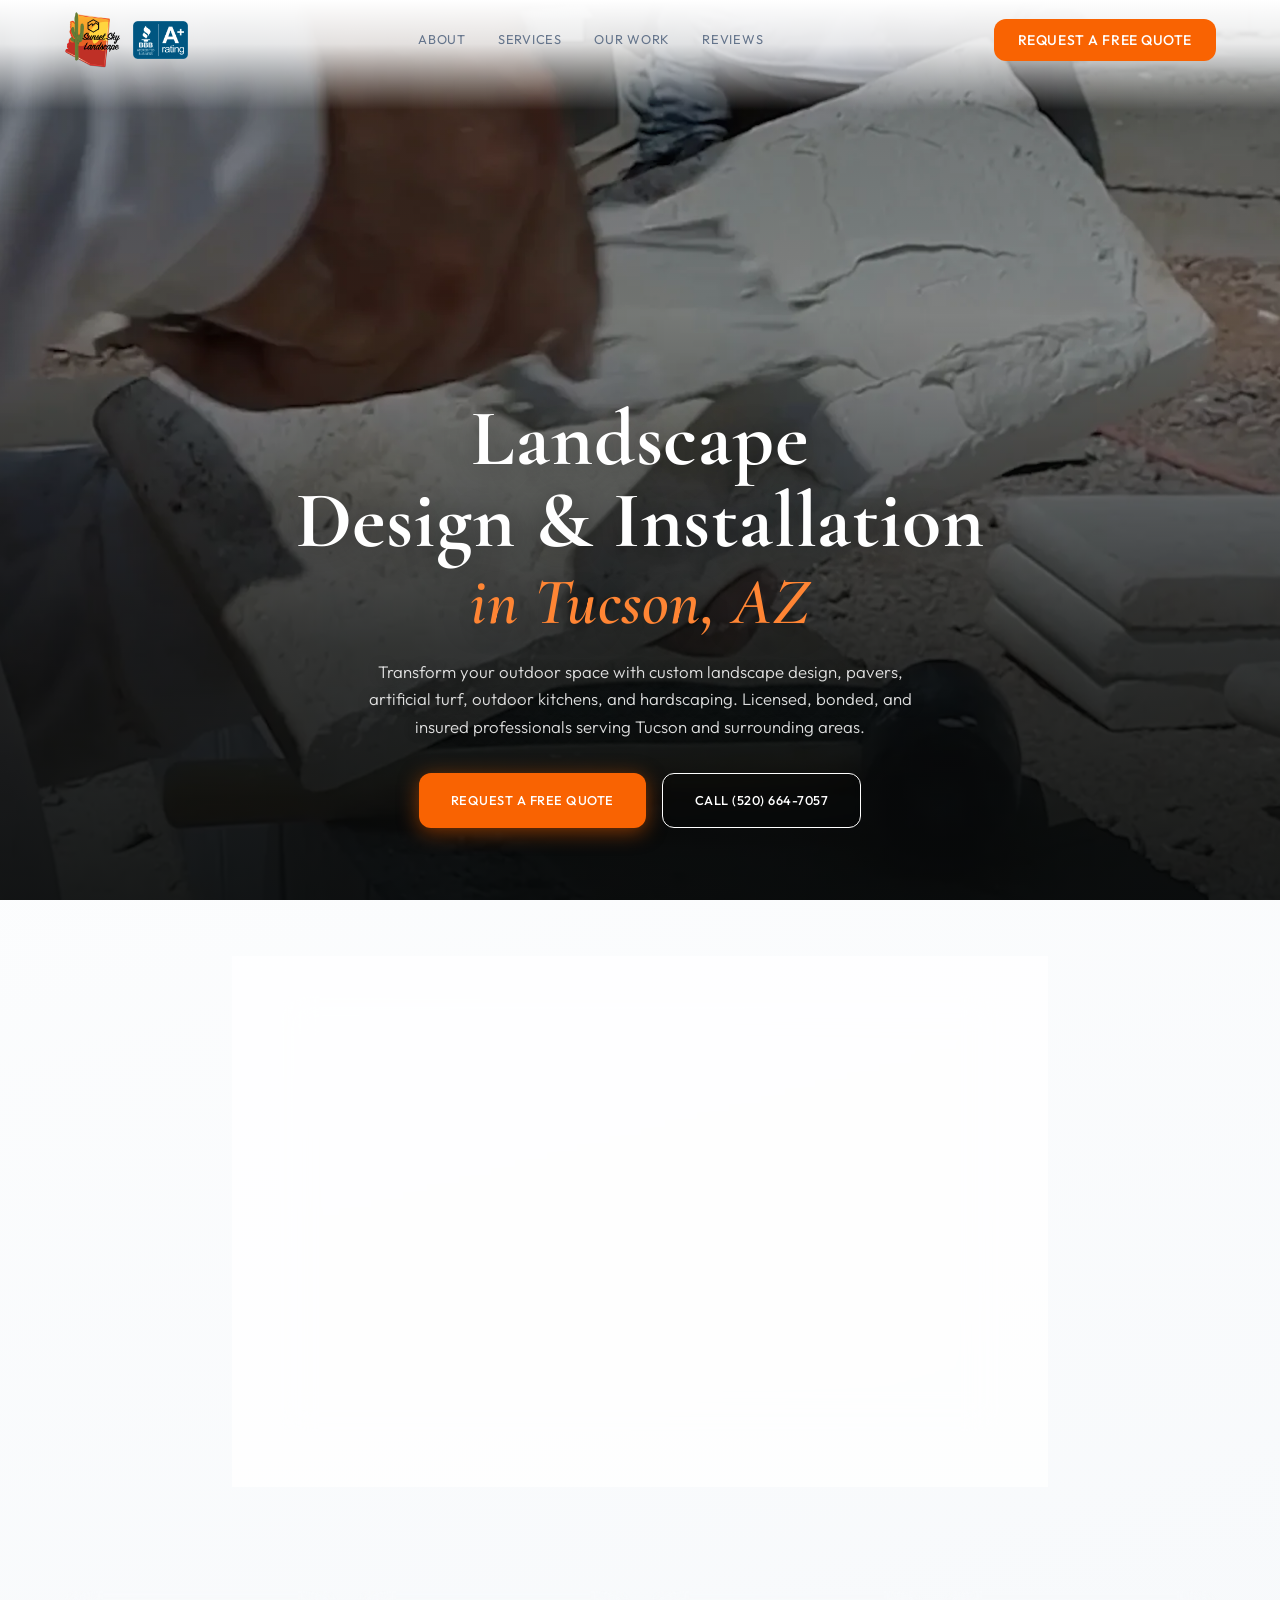
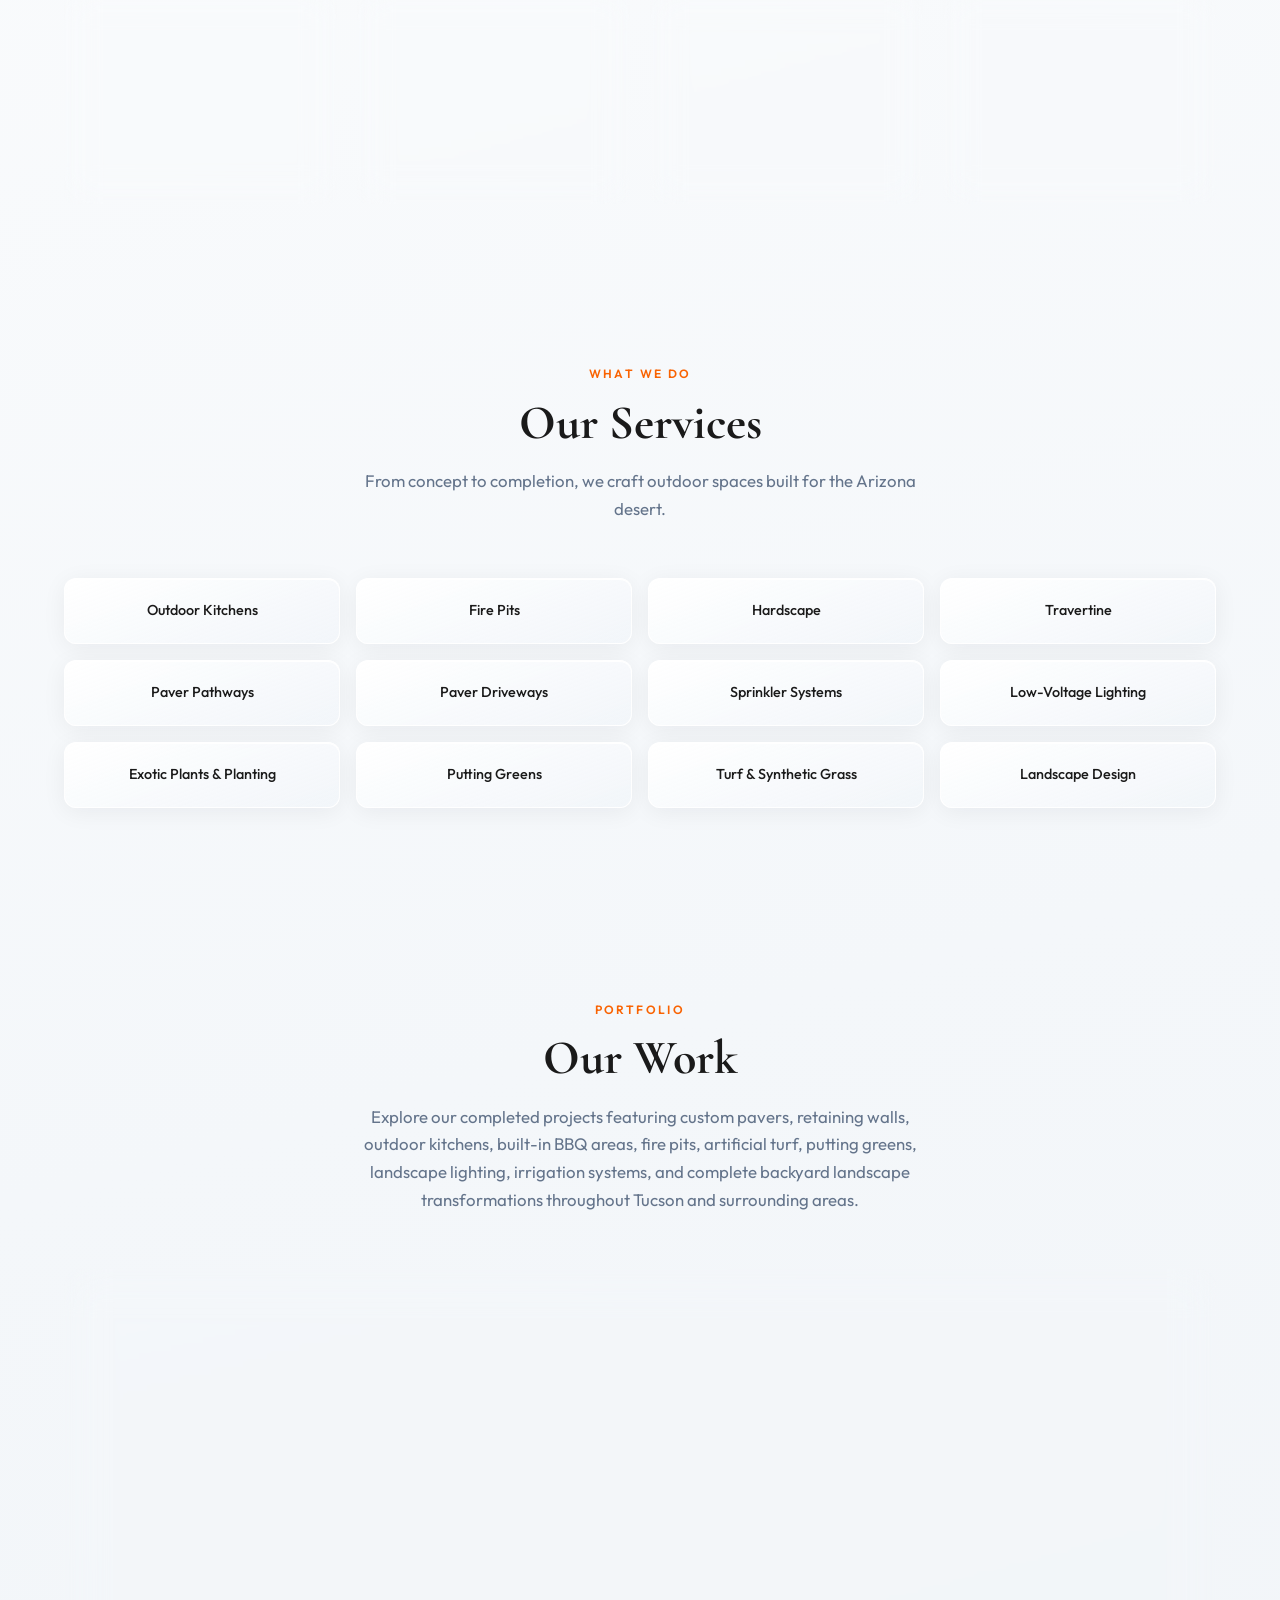
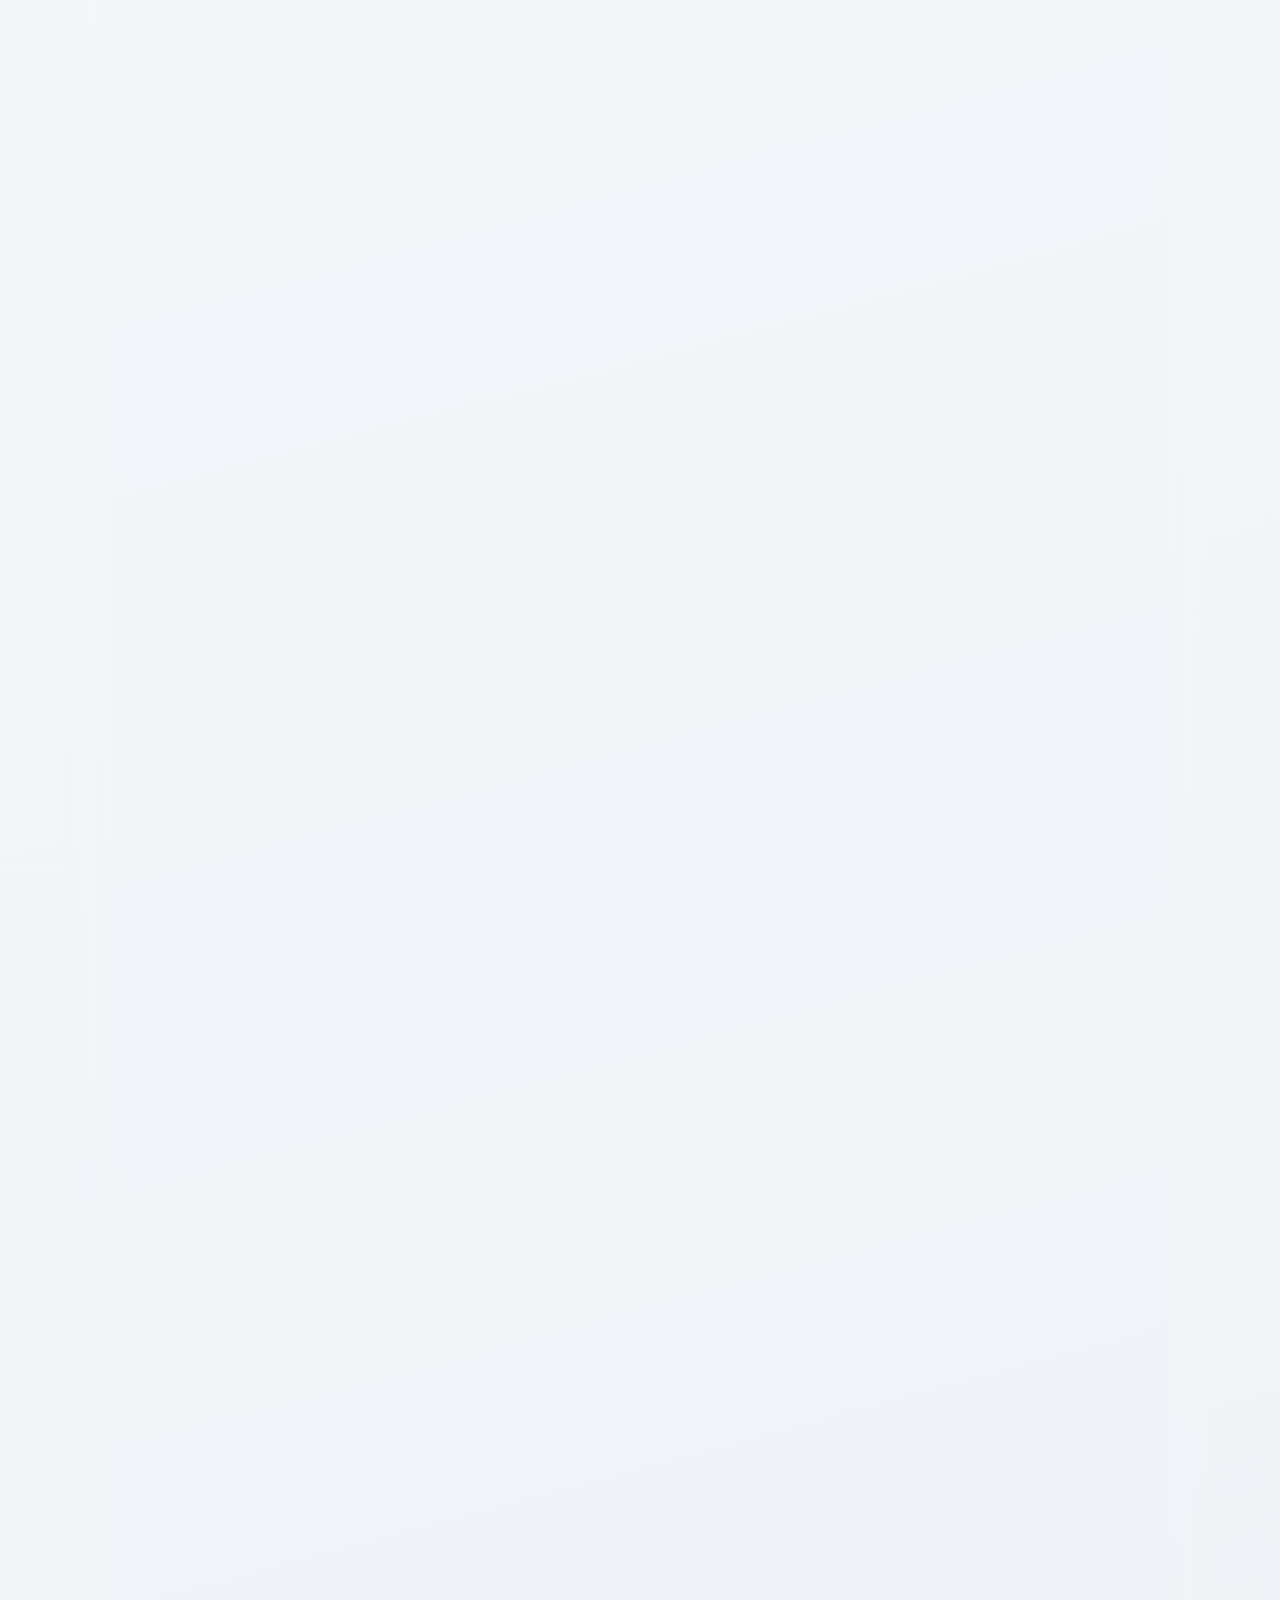
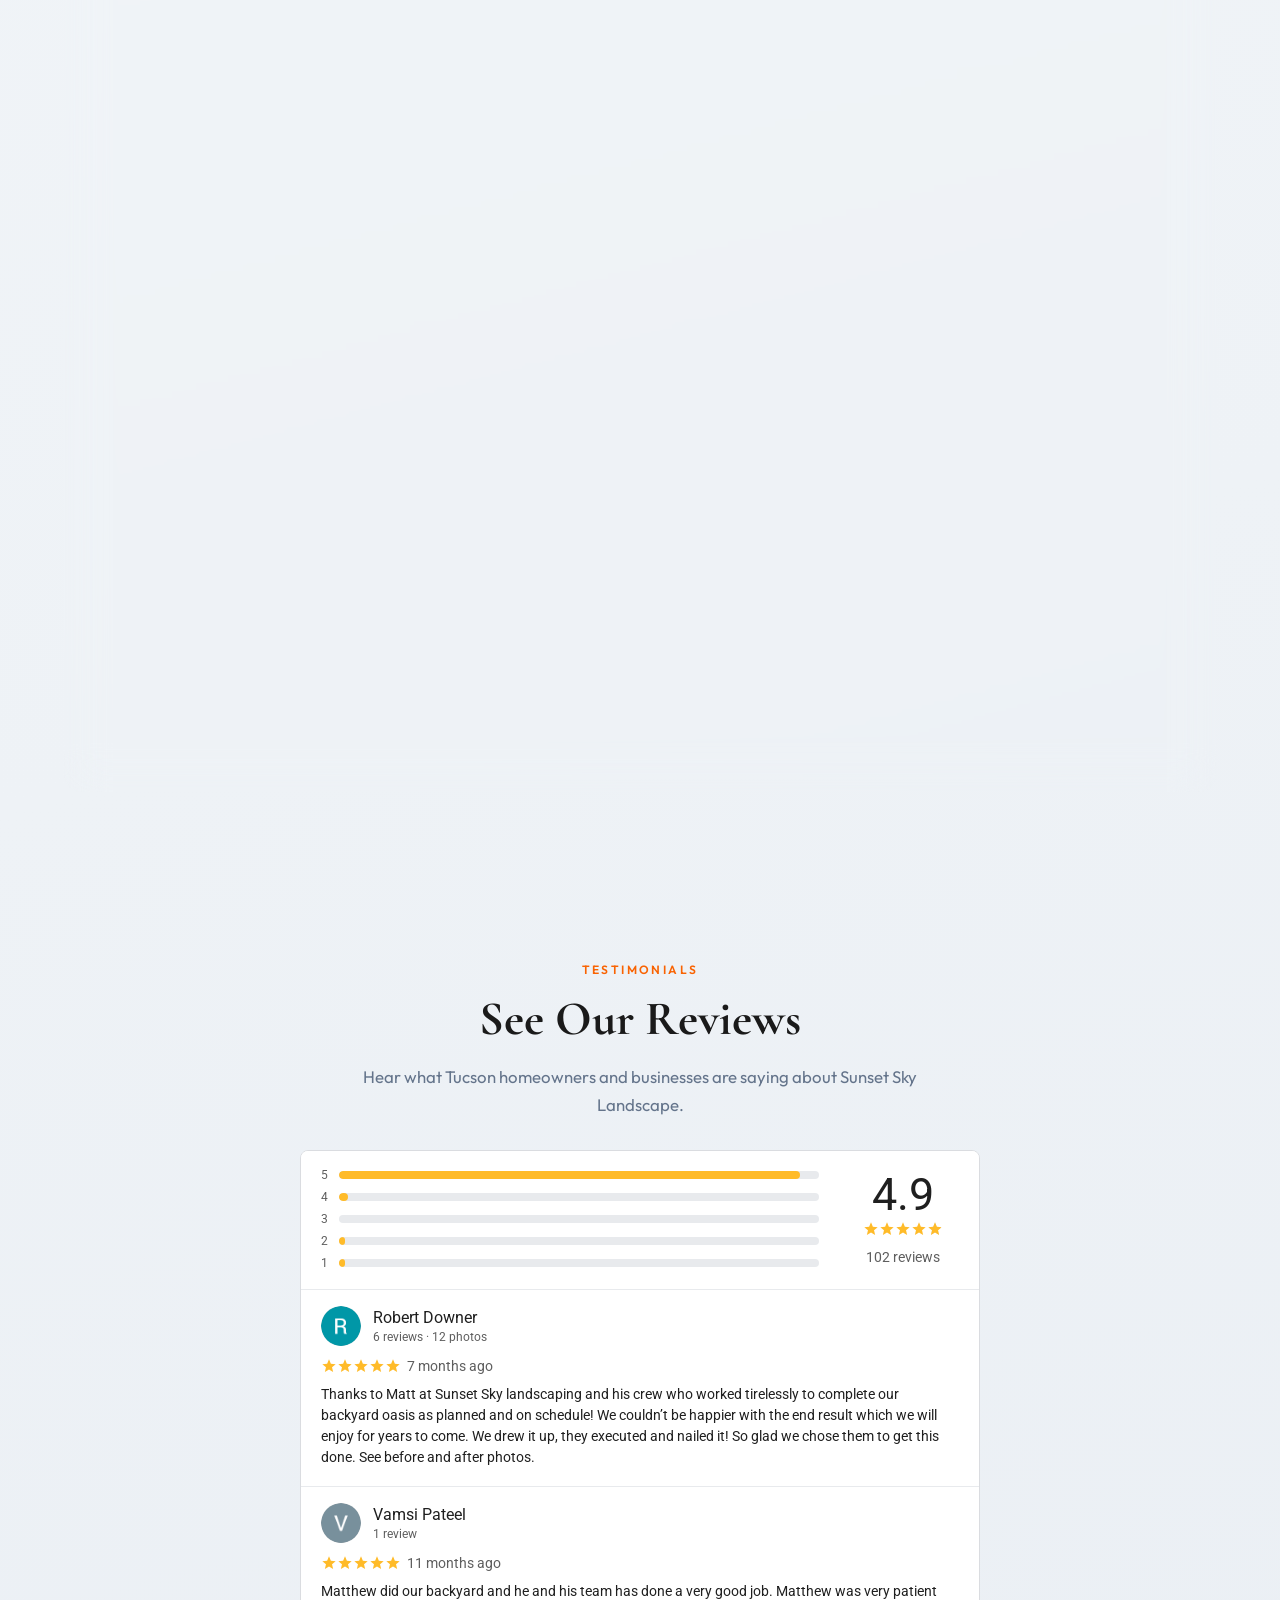
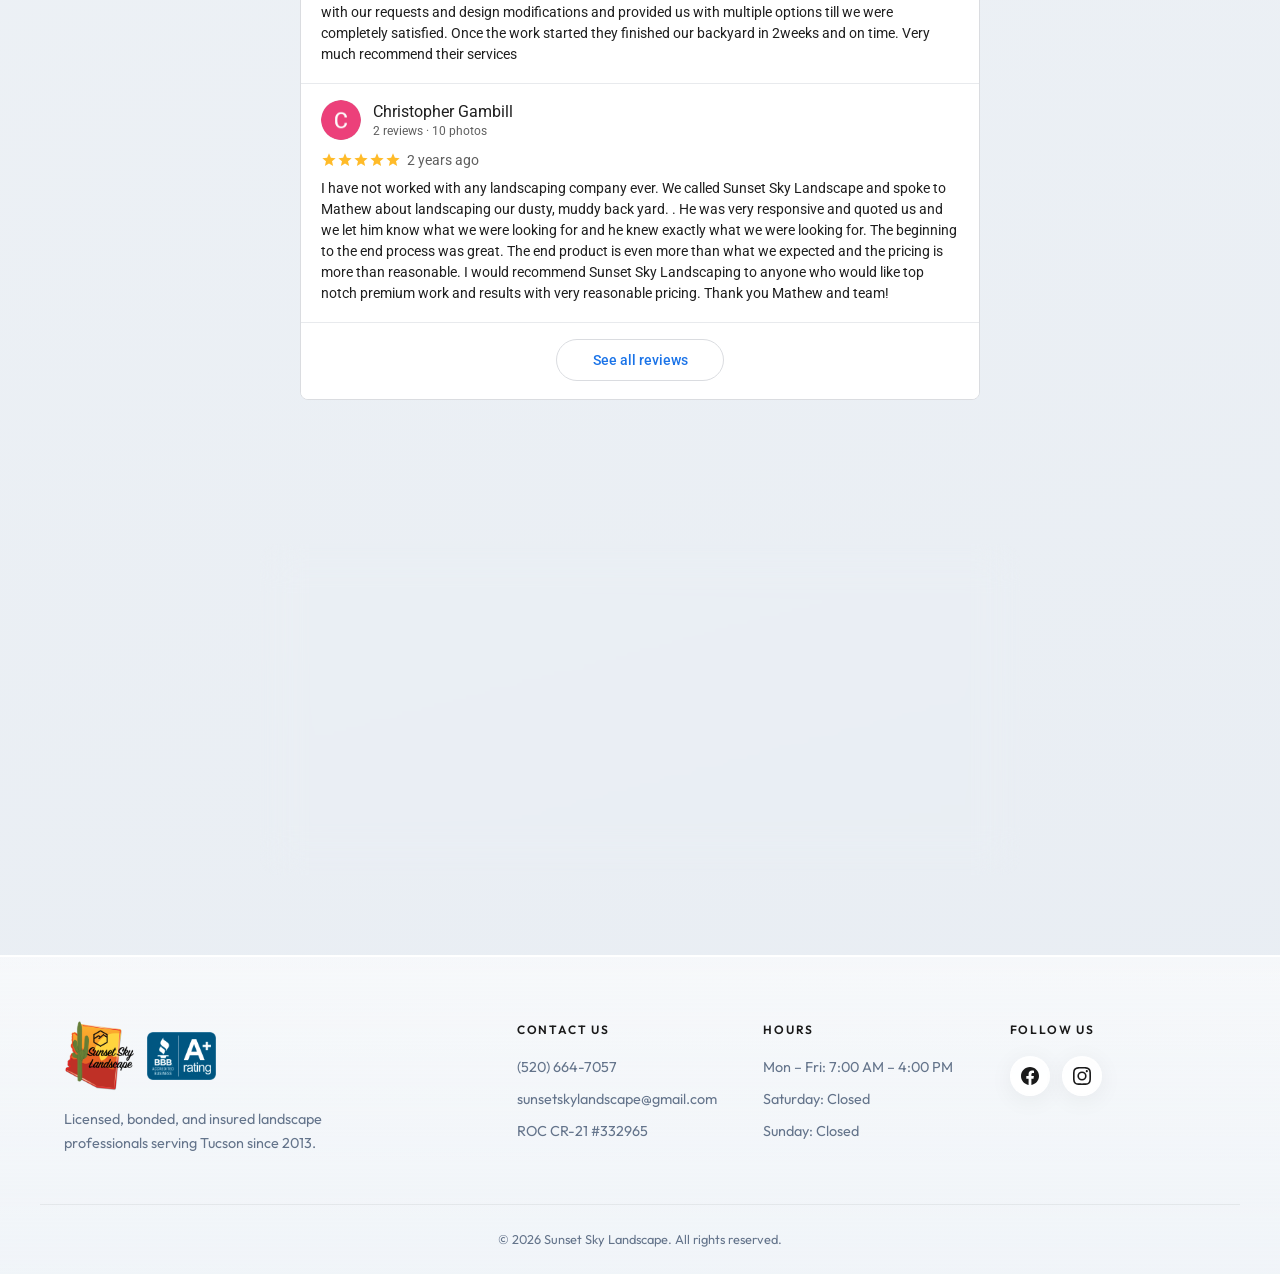
==== commit 60b5e1ac: "Publish custom outdoor kitchen projects and refresh the Our Work section. Co-authored-by: Cursor <cu" ====
--- a/index.html
+++ b/index.html
@@ -240,27 +240,72 @@
       <div class="section-header reveal">
         <span class="section-label">Portfolio</span>
         <h2 class="section-title">Our Work</h2>
-        <p class="section-body">Pavers, retaining walls, fire pits, putting greens, and complete landscape transformations across Tucson.</p>
+        <p class="section-body">Explore our completed projects featuring custom pavers, retaining walls, outdoor kitchens, built-in BBQ areas, fire pits, artificial turf, putting greens, landscape lighting, irrigation systems, and complete backyard landscape transformations throughout Tucson and surrounding areas.</p>
       </div>
       <div class="work-panel reveal">
         <div class="gallery__grid gallery__grid--preview" id="work-gallery-preview">
           <div class="gallery__item">
+            <img src="assets/outdoor-kitchens/outdoor-kitchen-bar-counter-tucson-960.webp" srcset="assets/outdoor-kitchens/outdoor-kitchen-bar-counter-tucson-960.webp 960w, assets/outdoor-kitchens/outdoor-kitchen-bar-counter-tucson.webp 1024w" sizes="(max-width: 768px) 100vw, 360px" alt="Outdoor kitchen counter with a raised bar, built-in grill, and griddle." width="960" height="721" loading="lazy" decoding="async">
+          </div>
+          <div class="gallery__item">
+            <img src="assets/outdoor-kitchens/travertine-l-shaped-outdoor-kitchen-tucson-960.webp" srcset="assets/outdoor-kitchens/travertine-l-shaped-outdoor-kitchen-tucson-960.webp 960w, assets/outdoor-kitchens/travertine-l-shaped-outdoor-kitchen-tucson.webp 1024w" sizes="(max-width: 768px) 100vw, 360px" alt="L-shaped travertine outdoor kitchen with a built-in grill on a brick paver patio." width="960" height="720" loading="lazy" decoding="async">
+          </div>
+          <div class="gallery__item">
+            <img src="assets/outdoor-kitchens/stone-tile-outdoor-kitchen-bar-tucson-960.webp" srcset="assets/outdoor-kitchens/stone-tile-outdoor-kitchen-bar-tucson-960.webp 960w, assets/outdoor-kitchens/stone-tile-outdoor-kitchen-bar-tucson.webp 1024w" sizes="(max-width: 768px) 100vw, 360px" alt="Stone-tile outdoor kitchen bar with seating and a cooking counter behind it." width="960" height="720" loading="lazy" decoding="async">
+          </div>
+          <div class="gallery__item">
+            <img src="assets/outdoor-kitchens/outdoor-kitchen-grill-smoker-and-sink-tucson-960.webp" srcset="assets/outdoor-kitchens/outdoor-kitchen-grill-smoker-and-sink-tucson-960.webp 960w, assets/outdoor-kitchens/outdoor-kitchen-grill-smoker-and-sink-tucson.webp 1024w" sizes="(max-width: 768px) 100vw, 360px" alt="L-shaped outdoor kitchen with a built-in grill, smoker, sink, and refrigerator." width="960" height="720" loading="lazy" decoding="async">
+          </div>
+          <div class="gallery__item">
+            <img src="assets/gallery/gallery-29-960.webp" srcset="assets/gallery/gallery-29-960.webp 960w, assets/gallery/gallery-29.webp 1284w" sizes="(max-width: 768px) 100vw, 360px" alt="Paver patio with a square stucco fire pit, two chairs, and agaves in tall planters." width="960" height="958" loading="lazy" decoding="async" fetchpriority="low">
+          </div>
+          <div class="gallery__item">
+            <img src="assets/outdoor-kitchens/u-shaped-outdoor-kitchen-tucson-960.webp" srcset="assets/outdoor-kitchens/u-shaped-outdoor-kitchen-tucson-960.webp 960w, assets/outdoor-kitchens/u-shaped-outdoor-kitchen-tucson.webp 1024w" sizes="(max-width: 768px) 100vw, 360px" alt="U-shaped outdoor kitchen with a built-in grill, side burner, griddle, and sink." width="960" height="721" loading="lazy" decoding="async">
+          </div>
+          <div class="gallery__item">
+            <img src="assets/outdoor-kitchens/stacked-stone-outdoor-kitchen-concrete-counter-tucson-960.webp" srcset="assets/outdoor-kitchens/stacked-stone-outdoor-kitchen-concrete-counter-tucson-960.webp 960w, assets/outdoor-kitchens/stacked-stone-outdoor-kitchen-concrete-counter-tucson.webp 1024w" sizes="(max-width: 768px) 100vw, 360px" alt="Stacked-stone outdoor kitchen with a concrete countertop and a covered built-in grill." width="960" height="721" loading="lazy" decoding="async">
+          </div>
+          <div class="gallery__item">
+            <img src="assets/outdoor-kitchens/stacked-stone-outdoor-kitchen-brick-patio-tucson-960.webp" srcset="assets/outdoor-kitchens/stacked-stone-outdoor-kitchen-brick-patio-tucson-960.webp 960w, assets/outdoor-kitchens/stacked-stone-outdoor-kitchen-brick-patio-tucson.webp 1024w" sizes="(max-width: 768px) 100vw, 360px" alt="Stacked-stone outdoor kitchen with a concrete counter on a brick paver patio." width="960" height="720" loading="lazy" decoding="async">
+          </div>
+          <div class="gallery__item">
+            <img src="assets/outdoor-kitchens/stacked-stone-pellet-grill-and-griddle-tucson-960.webp" srcset="assets/outdoor-kitchens/stacked-stone-pellet-grill-and-griddle-tucson-960.webp 960w, assets/outdoor-kitchens/stacked-stone-pellet-grill-and-griddle-tucson.webp 1024w" sizes="(max-width: 768px) 100vw, 360px" alt="Stacked-stone outdoor kitchen with a pellet grill and built-in griddle." width="960" height="720" loading="lazy" decoding="async">
+          </div>
+          <div class="gallery__item">
+            <img src="assets/gallery/gallery-31-960.webp" srcset="assets/gallery/gallery-31-960.webp 878w, assets/gallery/gallery-31.webp 878w" sizes="(max-width: 768px) 100vw, 360px" alt="Front yard with artificial turf, a raised planter of barrel cacti, and gravel." width="878" height="878" loading="lazy" decoding="async" fetchpriority="low">
+          </div>
+          <div class="gallery__item">
             <img src="assets/gallery/gallery-28-960.webp" srcset="assets/gallery/gallery-28-960.webp 960w, assets/gallery/gallery-28.webp 1272w" sizes="(max-width: 768px) 100vw, 360px" alt="Paver driveway in mixed brown and gray tones, still open in front of a house under construction." width="960" height="960" loading="lazy" decoding="async" fetchpriority="low">
           </div>
           <div class="gallery__item">
-            <img src="assets/gallery/gallery-29-960.webp" srcset="assets/gallery/gallery-29-960.webp 960w, assets/gallery/gallery-29.webp 1284w" sizes="(max-width: 768px) 100vw, 360px" alt="Paver patio with a square stucco fire pit, two chairs, and agaves in tall planters." width="960" height="958" loading="lazy" decoding="async" fetchpriority="low">
+            <img src="assets/outdoor-kitchens/stucco-pellet-grill-outdoor-kitchen-tucson-960.webp" srcset="assets/outdoor-kitchens/stucco-pellet-grill-outdoor-kitchen-tucson-960.webp 960w, assets/outdoor-kitchens/stucco-pellet-grill-outdoor-kitchen-tucson.webp 1024w" sizes="(max-width: 768px) 100vw, 360px" alt="Stucco outdoor kitchen with a built-in pellet grill and stainless cabinets." width="960" height="720" loading="lazy" decoding="async">
+          </div>
+          <div class="gallery__item">
+            <img src="assets/outdoor-kitchens/stacked-stone-wood-fired-oven-tucson-960.webp" srcset="assets/outdoor-kitchens/stacked-stone-wood-fired-oven-tucson-960.webp 960w, assets/outdoor-kitchens/stacked-stone-wood-fired-oven-tucson.webp 1024w" sizes="(max-width: 768px) 100vw, 360px" alt="Stacked-stone outdoor kitchen with a wood-fired oven and sink." width="960" height="720" loading="lazy" decoding="async">
+          </div>
+          <div class="gallery__item">
+            <img src="assets/outdoor-kitchens/built-in-grill-with-refrigerator-tucson-960.webp" srcset="assets/outdoor-kitchens/built-in-grill-with-refrigerator-tucson-960.webp 960w, assets/outdoor-kitchens/built-in-grill-with-refrigerator-tucson.webp 1024w" sizes="(max-width: 768px) 100vw, 360px" alt="Built-in outdoor grill and refrigerator on a light stone paver patio." width="960" height="720" loading="lazy" decoding="async">
           </div>
           <div class="gallery__item">
             <img src="assets/gallery/gallery-30-960.webp" srcset="assets/gallery/gallery-30-960.webp 960w, assets/gallery/gallery-30.webp 1080w" sizes="(max-width: 768px) 100vw, 360px" alt="Barrel cacti planted in gravel along a stucco wall." width="960" height="960" loading="lazy" decoding="async" fetchpriority="low">
           </div>
           <div class="gallery__item">
-            <img src="assets/gallery/gallery-31-960.webp" srcset="assets/gallery/gallery-31-960.webp 878w, assets/gallery/gallery-31.webp 878w" sizes="(max-width: 768px) 100vw, 360px" alt="Front yard with artificial turf, a raised planter of barrel cacti, and gravel." width="878" height="878" loading="lazy" decoding="async" fetchpriority="low">
+            <img src="assets/outdoor-kitchens/brick-outdoor-kitchen-black-countertop-tucson-960.webp" srcset="assets/outdoor-kitchens/brick-outdoor-kitchen-black-countertop-tucson-960.webp 899w, assets/outdoor-kitchens/brick-outdoor-kitchen-black-countertop-tucson.webp 899w" sizes="(max-width: 768px) 100vw, 360px" alt="Brick outdoor kitchen with a black countertop and a stainless side burner." width="899" height="899" loading="lazy" decoding="async">
           </div>
           <div class="gallery__item">
             <img src="assets/gallery/gallery-35-960.webp" srcset="assets/gallery/gallery-35-960.webp 960w, assets/gallery/gallery-35.webp 1600w" sizes="(max-width: 768px) 100vw, 360px" alt="Light stone deck around an empty pool, with gravel and a block wall behind it." width="960" height="960" loading="lazy" decoding="async" fetchpriority="low">
           </div>
           <div class="gallery__item">
             <img src="assets/gallery/gallery-36-960.webp" srcset="assets/gallery/gallery-36-960.webp 960w, assets/gallery/gallery-36.webp 1600w" sizes="(max-width: 768px) 100vw, 360px" alt="Artificial turf beside an irregular stone patio under a shade structure." width="960" height="960" loading="lazy" decoding="async" fetchpriority="low">
+          </div>
+          <div class="gallery__item">
+            <img src="assets/outdoor-kitchens/built-in-grill-and-griddle-tucson-960.webp" srcset="assets/outdoor-kitchens/built-in-grill-and-griddle-tucson-960.webp 960w, assets/outdoor-kitchens/built-in-grill-and-griddle-tucson.webp 1024w" sizes="(max-width: 768px) 100vw, 360px" alt="L-shaped outdoor kitchen in Tucson with a built-in stainless grill and flat-top griddle." width="960" height="720" loading="lazy" decoding="async">
+          </div>
+          <div class="gallery__item">
+            <img src="assets/outdoor-kitchens/built-in-griddle-on-stone-patio-tucson-960.webp" srcset="assets/outdoor-kitchens/built-in-griddle-on-stone-patio-tucson-960.webp 960w, assets/outdoor-kitchens/built-in-griddle-on-stone-patio-tucson.webp 1024w" sizes="(max-width: 768px) 100vw, 360px" alt="Built-in griddle on a light stone patio, with a low fire feature in front." width="960" height="715" loading="lazy" decoding="async">
+          </div>
+          <div class="gallery__item">
+            <img src="assets/outdoor-kitchens/outdoor-kitchen-griddle-and-sink-tucson-960.webp" srcset="assets/outdoor-kitchens/outdoor-kitchen-griddle-and-sink-tucson-960.webp 960w, assets/outdoor-kitchens/outdoor-kitchen-griddle-and-sink-tucson.webp 1024w" sizes="(max-width: 768px) 100vw, 360px" alt="Built-in griddle, sink, and stainless storage on a stucco outdoor kitchen." width="960" height="720" loading="lazy" decoding="async">
           </div>
         </div>
         <div class="work-panel__action">
--- a/css/styles.css
+++ b/css/styles.css
@@ -1990,6 +1990,12 @@
   grid-template-columns: repeat(3, 1fr);
 }
 
+@media (min-width: 769px) {
+  .gallery__grid--kitchens .gallery__item {
+    aspect-ratio: 4 / 3;
+  }
+}
+
 .service-page .gallery__item,
 .service-page .gallery__item:hover {
   cursor: default;
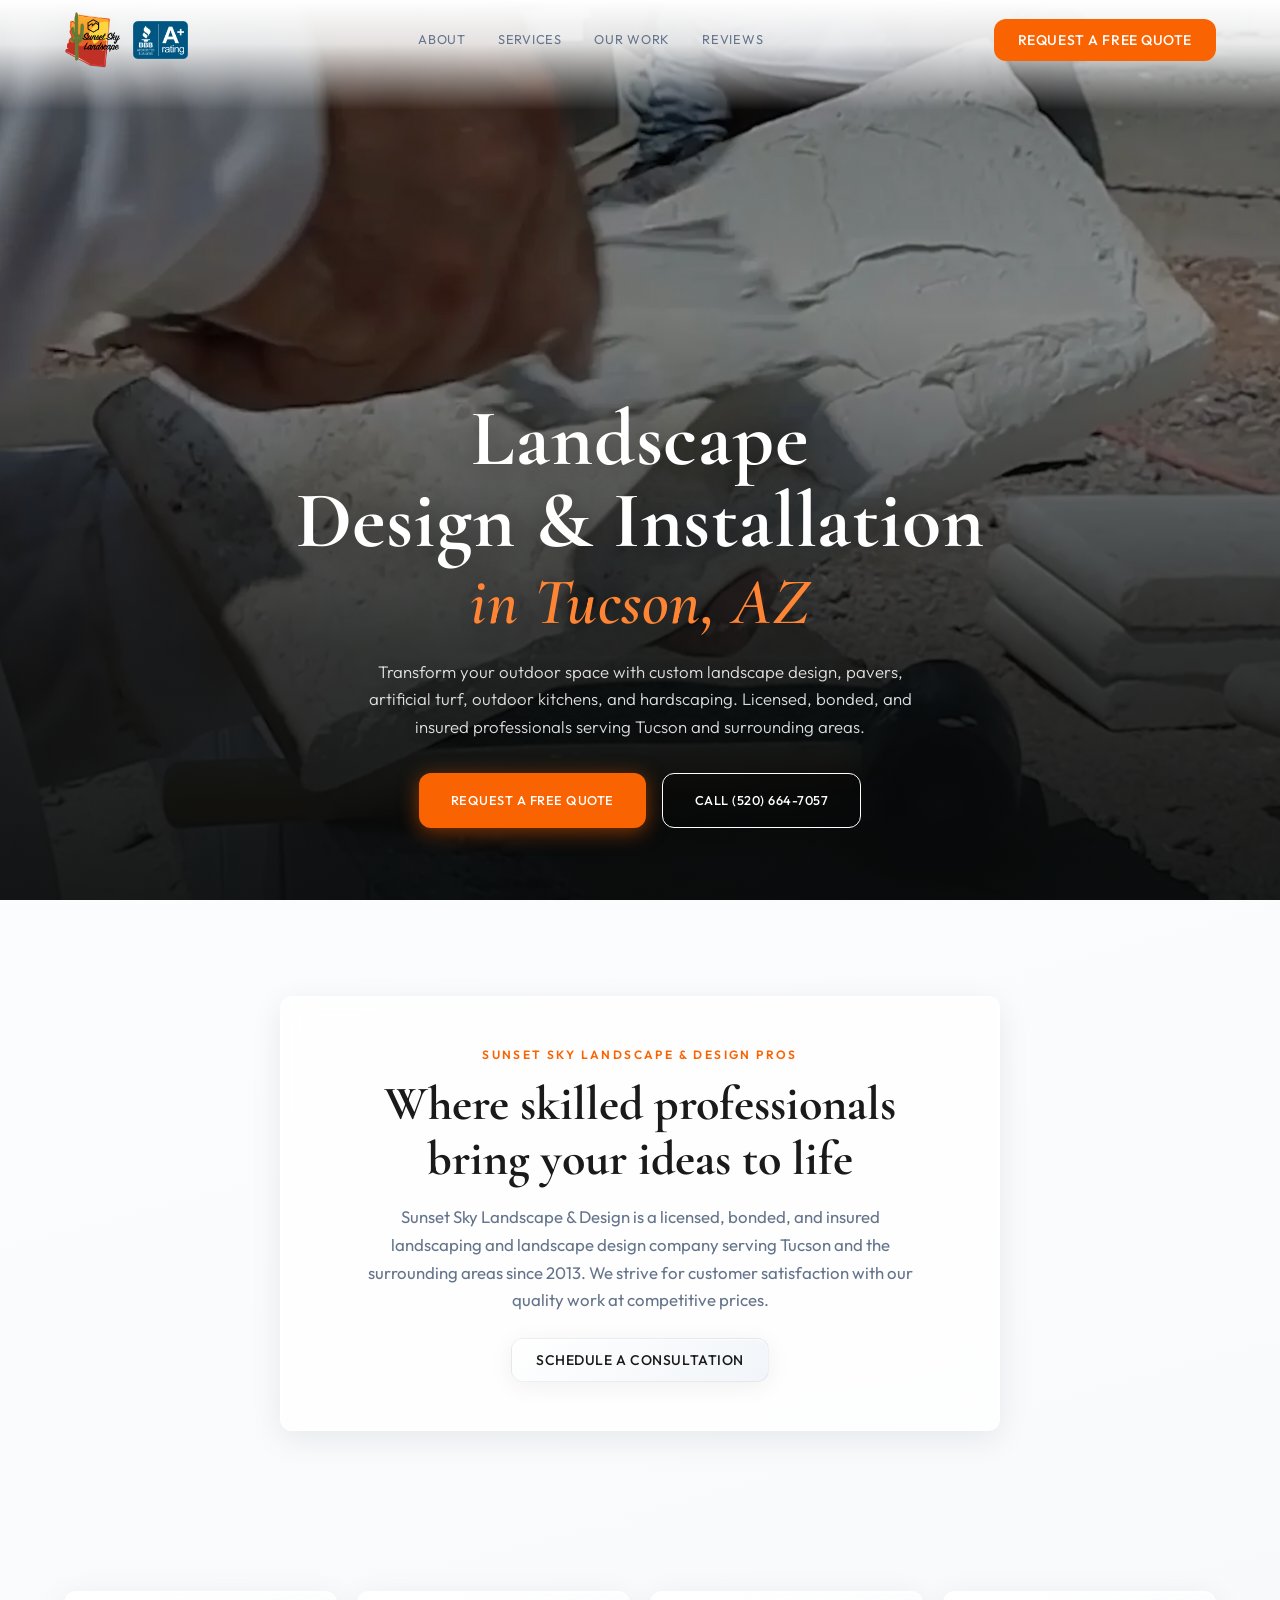
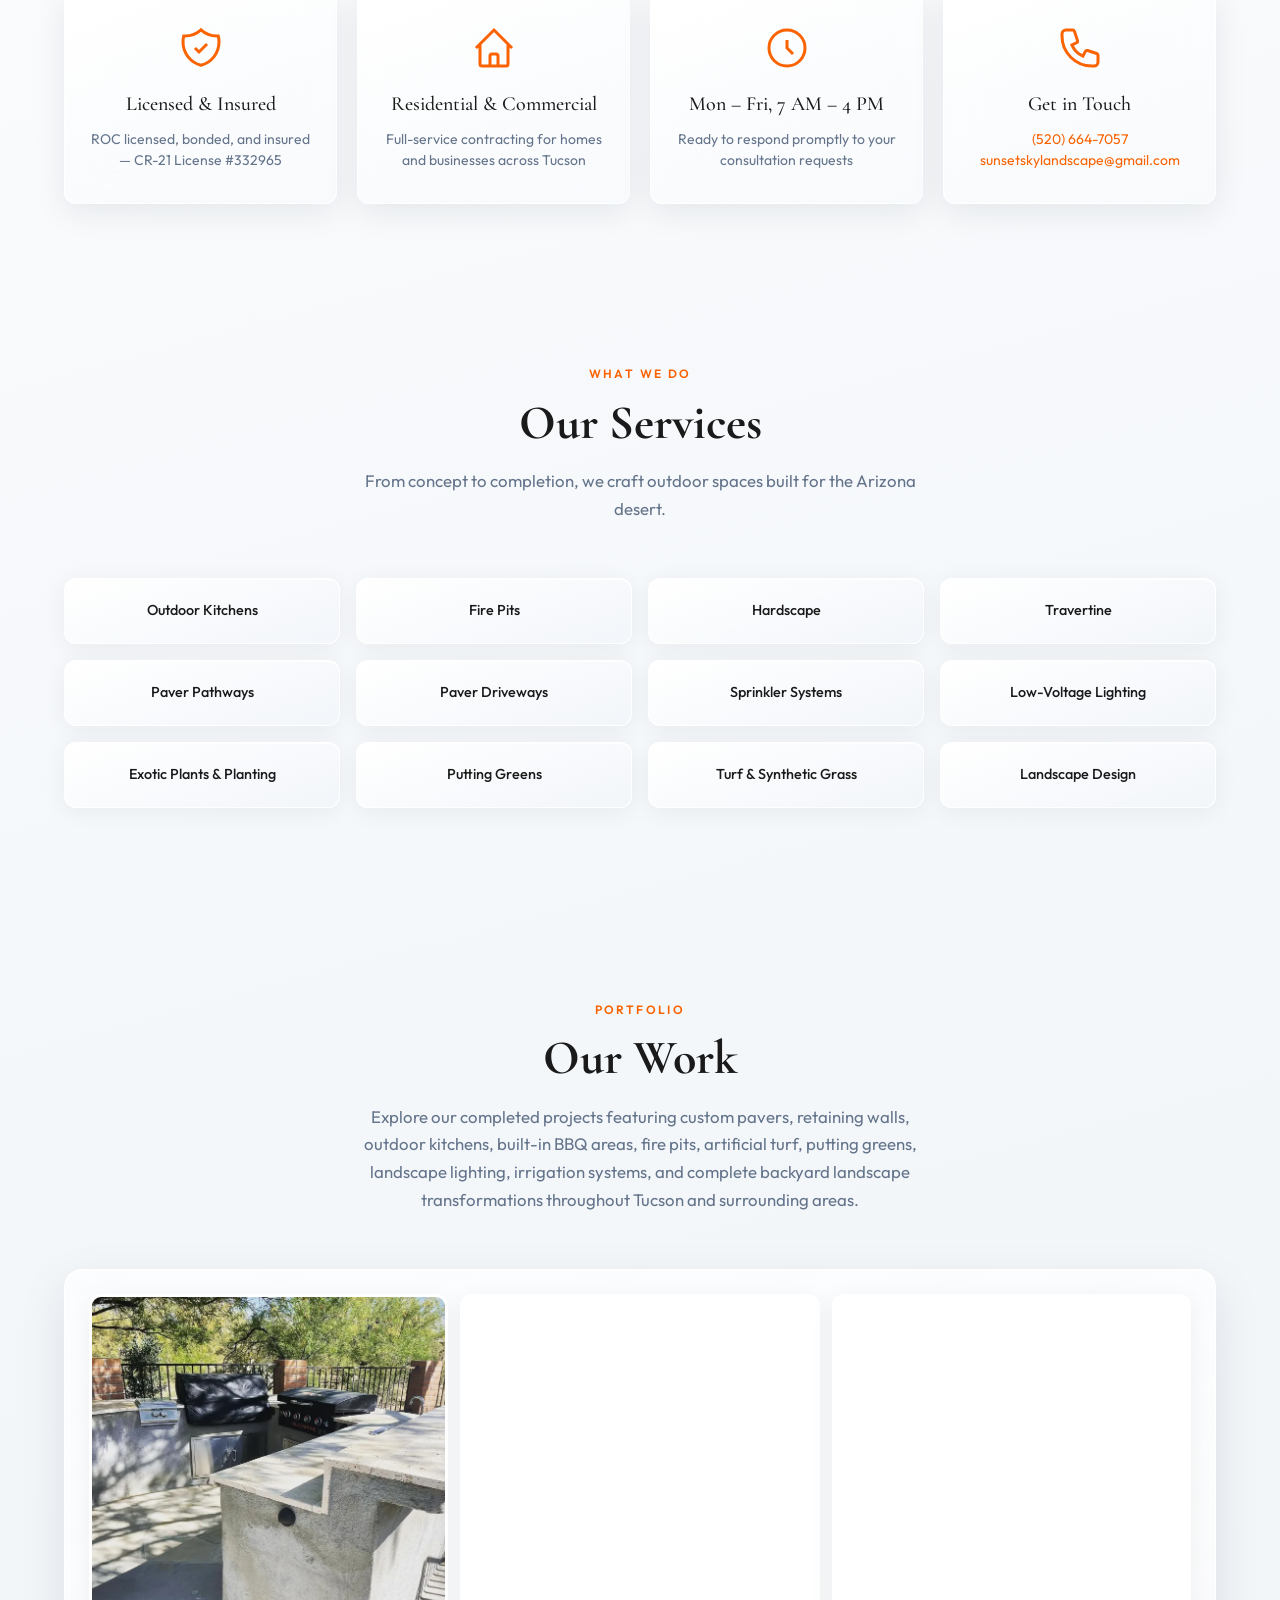
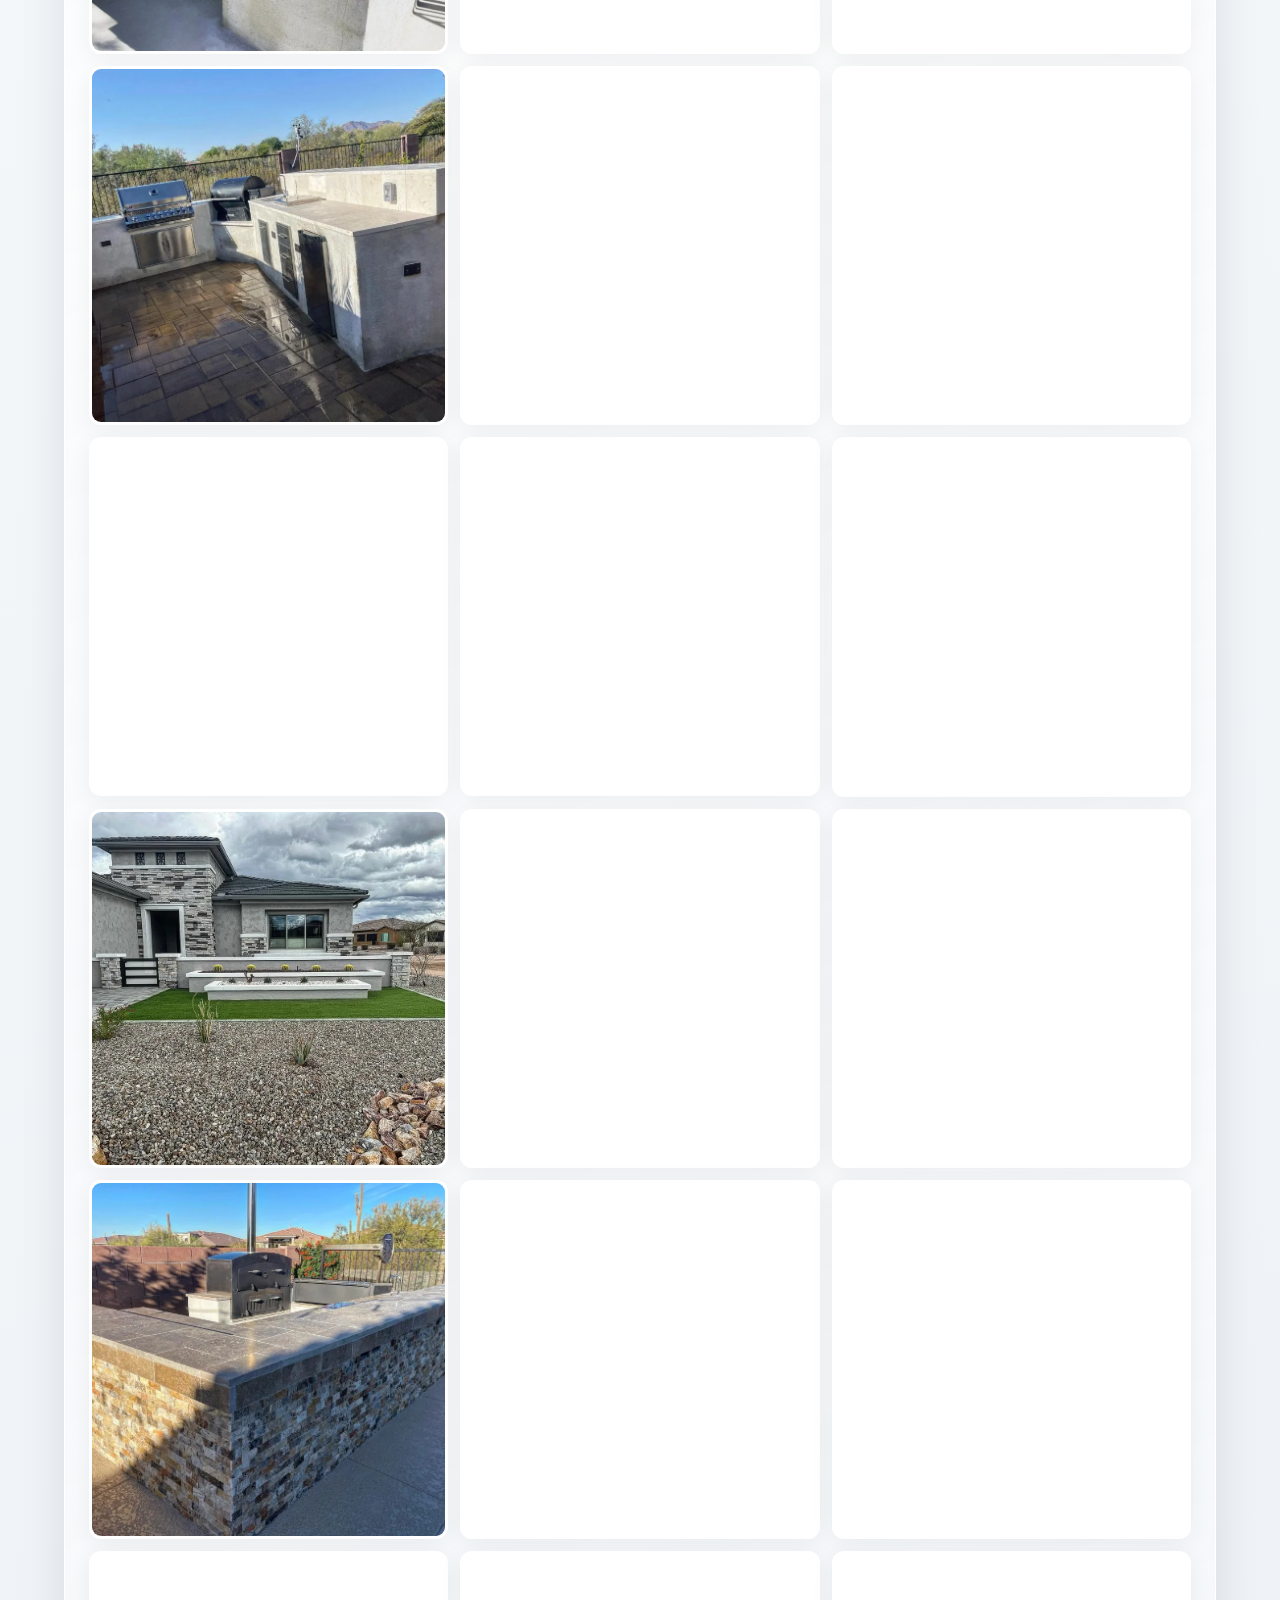
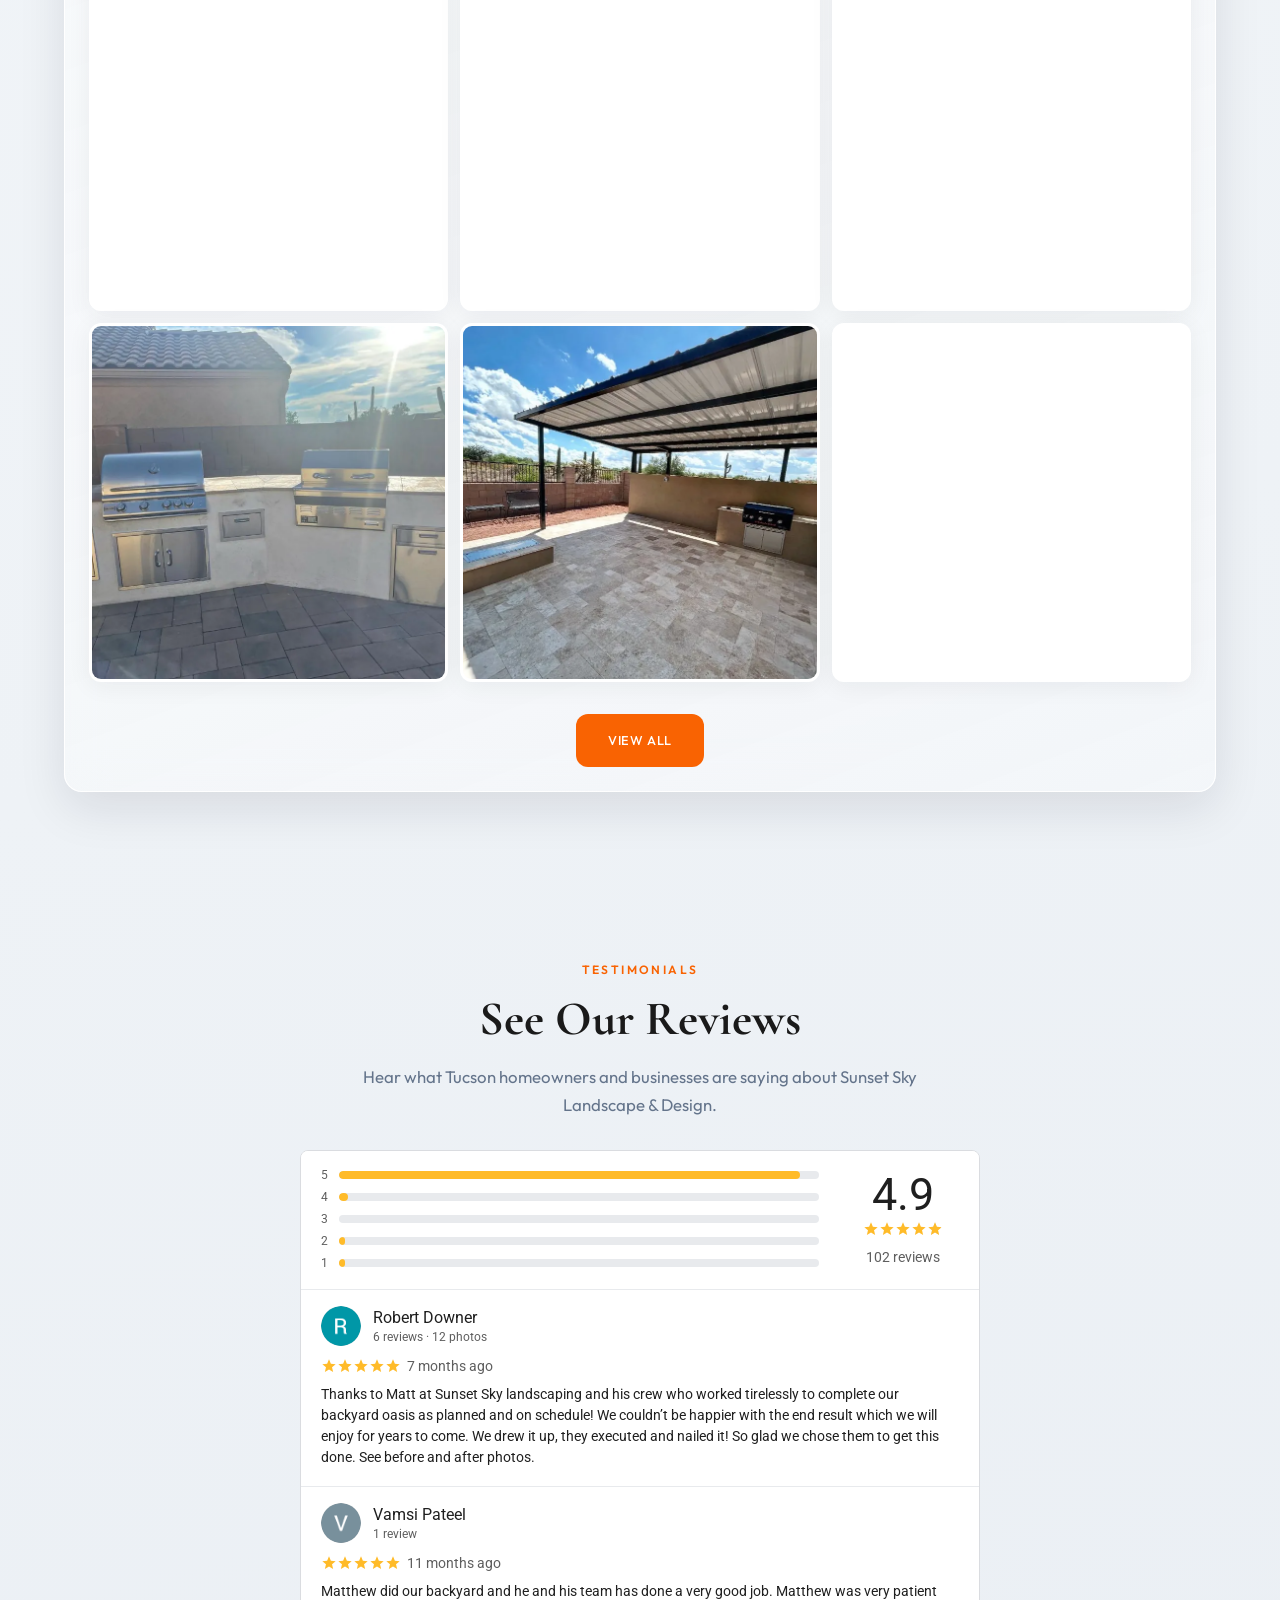
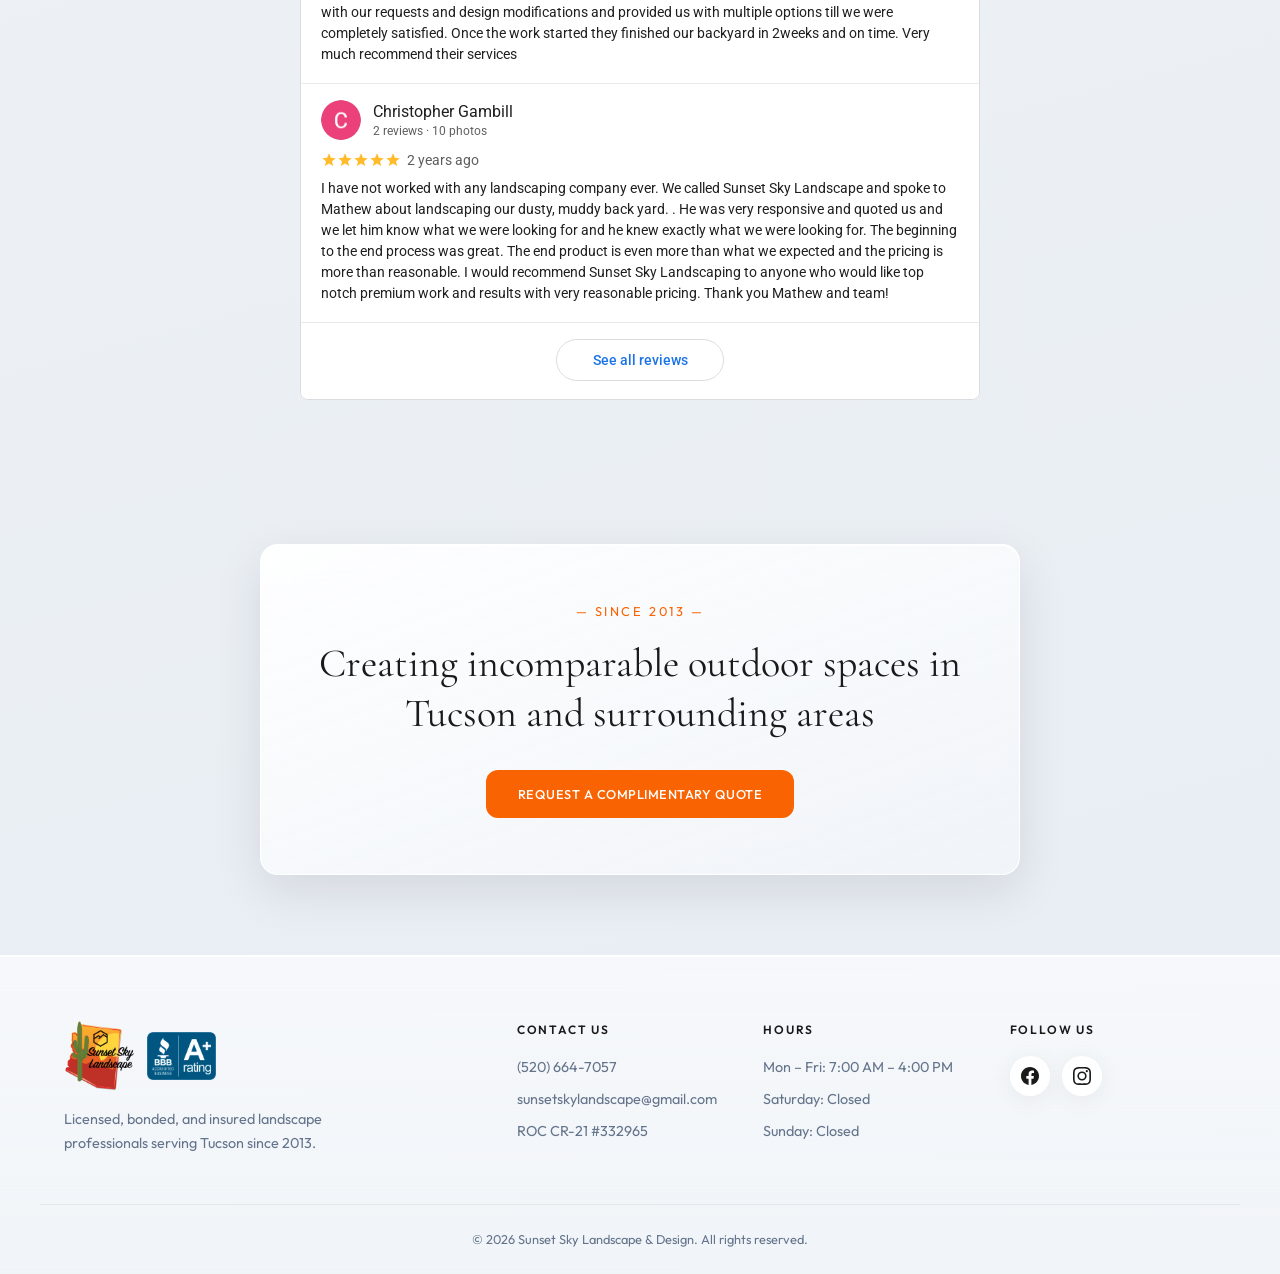
==== commit e251a70e: "Use the full company name Sunset Sky Landscape & Design across the site. Co-authored-by: Cursor <cur" ====
--- a/index.html
+++ b/index.html
@@ -3,26 +3,26 @@
 <head>
   <meta charset="UTF-8">
   <meta name="viewport" content="width=device-width, initial-scale=1.0">
-  <meta name="description" content="Custom landscaping in Tucson, AZ. Sunset Sky Landscape & Design specializes in pavers, artificial turf, outdoor kitchens and backyard transformations. Get a free quote.">
-  <title>Landscape Design & Installation Tucson, AZ | Sunset Sky</title>
+  <meta name="description" content="Custom landscaping in Tucson, AZ. Sunset Sky Landscape &amp; Design specializes in pavers, artificial turf, outdoor kitchens and backyard transformations. Get a free quote.">
+  <title>Landscape Design & Installation Tucson, AZ | Sunset Sky Landscape &amp; Design</title>
   <link rel="canonical" href="https://www.sunsetskylandscape.com/">
   <meta name="robots" content="index, follow">
   <meta property="og:type" content="website">
-  <meta property="og:site_name" content="Sunset Sky Landscape & Design">
+  <meta property="og:site_name" content="Sunset Sky Landscape &amp; Design">
   <meta property="og:locale" content="en_US">
-  <meta property="og:title" content="Sunset Sky Landscape & Design | Tucson, Arizona">
-  <meta property="og:description" content="Sunset Sky Landscape — licensed, bonded, and insured landscape design and construction serving Tucson, Arizona since 2013.">
+  <meta property="og:title" content="Sunset Sky Landscape &amp; Design | Tucson, Arizona">
+  <meta property="og:description" content="Sunset Sky Landscape &amp; Design — licensed, bonded, and insured landscape design and construction serving Tucson, Arizona since 2013.">
   <meta property="og:url" content="https://www.sunsetskylandscape.com/">
   <meta property="og:image" content="https://www.sunsetskylandscape.com/assets/gallery/gallery-28.jpg">
   <meta property="og:image:type" content="image/jpeg">
   <meta property="og:image:width" content="1272">
   <meta property="og:image:height" content="1272">
-  <meta property="og:image:alt" content="Sunset Sky Landscape backyard project">
+  <meta property="og:image:alt" content="Sunset Sky Landscape &amp; Design backyard project">
   <meta name="twitter:card" content="summary_large_image">
-  <meta name="twitter:title" content="Sunset Sky Landscape & Design | Tucson, Arizona">
-  <meta name="twitter:description" content="Sunset Sky Landscape — licensed, bonded, and insured landscape design and construction serving Tucson, Arizona since 2013.">
+  <meta name="twitter:title" content="Sunset Sky Landscape &amp; Design | Tucson, Arizona">
+  <meta name="twitter:description" content="Sunset Sky Landscape &amp; Design — licensed, bonded, and insured landscape design and construction serving Tucson, Arizona since 2013.">
   <meta name="twitter:image" content="https://www.sunsetskylandscape.com/assets/gallery/gallery-28.jpg">
-  <meta name="twitter:image:alt" content="Sunset Sky Landscape backyard project">
+  <meta name="twitter:image:alt" content="Sunset Sky Landscape &amp; Design backyard project">
   <link rel="icon" href="favicon.png" type="image/png">
   <link rel="icon" type="image/png" sizes="32x32" href="assets/favicon-32x32.png">
   <link rel="icon" type="image/png" sizes="16x16" href="assets/favicon-16x16.png">
@@ -46,7 +46,7 @@
         "email": "sunsetskylandscape@gmail.com",
         "image": "https://www.sunsetskylandscape.com/assets/gallery/gallery-28.jpg",
         "logo": "https://www.sunsetskylandscape.com/assets/logo-dark.png",
-        "description": "Sunset Sky Landscape — licensed, bonded, and insured landscape design and construction serving Tucson, Arizona since 2013.",
+        "description": "Sunset Sky Landscape & Design — licensed, bonded, and insured landscape design and construction serving Tucson, Arizona since 2013.",
         "areaServed": {
           "@type": "AdministrativeArea",
           "name": "Tucson, Arizona and surrounding areas"
@@ -76,7 +76,7 @@
         "@id": "https://www.sunsetskylandscape.com/#webpage",
         "url": "https://www.sunsetskylandscape.com/",
         "name": "Sunset Sky Landscape & Design | Tucson, Arizona",
-        "description": "Sunset Sky Landscape — licensed, bonded, and insured landscape design and construction serving Tucson, Arizona since 2013.",
+        "description": "Sunset Sky Landscape & Design — licensed, bonded, and insured landscape design and construction serving Tucson, Arizona since 2013.",
         "isPartOf": {
           "@id": "https://www.sunsetskylandscape.com/#website"
         },
@@ -95,7 +95,7 @@
     <div class="header__inner container">
       <div class="header__brand">
         <a href="#" class="logo">
-          <img src="assets/logo-dark.png" alt="Sunset Sky Landscape & Design" class="logo__img logo__img--loaded" id="site-logo">
+          <img src="assets/logo-dark.png" alt="Sunset Sky Landscape &amp; Design" class="logo__img logo__img--loaded" id="site-logo">
           <span class="logo__text" id="logo-fallback">
             <span class="logo__main">Sunset Sky</span>
             <span class="logo__sub">Landscape & Design</span>
@@ -165,9 +165,9 @@
   <section class="intro section" id="about">
     <div class="container">
       <div class="intro__content reveal">
-        <span class="section-label">Sunset Sky Landscape Pros</span>
+        <span class="section-label">Sunset Sky Landscape &amp; Design Pros</span>
         <h2 class="section-title">Where skilled professionals bring your ideas to life</h2>
-        <p class="section-body">Sunset Sky Landscape is a licensed, bonded, and insured landscaping and landscape design company serving Tucson and the surrounding areas since 2013. We strive for customer satisfaction with our quality work at competitive prices.</p>
+        <p class="section-body">Sunset Sky Landscape &amp; Design is a licensed, bonded, and insured landscaping and landscape design company serving Tucson and the surrounding areas since 2013. We strive for customer satisfaction with our quality work at competitive prices.</p>
         <button type="button" class="btn btn--secondary" data-open-quote>Schedule a Consultation</button>
       </div>
     </div>
@@ -321,7 +321,7 @@
       <div class="section-header reveal">
         <span class="section-label">Testimonials</span>
         <h2 class="section-title">See Our Reviews</h2>
-        <p class="section-body">Hear what Tucson homeowners and businesses are saying about Sunset Sky Landscape.</p>
+        <p class="section-body">Hear what Tucson homeowners and businesses are saying about Sunset Sky Landscape &amp; Design.</p>
       </div>
       <div class="g-reviews reveal">
         <a class="g-summary" href="https://www.google.com/maps/place/Sunset+Sky+Landscape+%26+Design/@32.4249137,-111.0770155,17z/data=!4m8!3m7!1s0x86d609f6aad5bb09:0x263fb2f177a9bf09!8m2!3d32.4249137!4d-111.0770155!9m1!1b1!16s%2Fg%2F11f1nz_z8f" target="_blank" rel="noopener noreferrer">
@@ -408,7 +408,7 @@
       <div class="footer__brand">
         <div class="footer__brand-top">
           <a href="#" class="logo logo--footer">
-            <img src="assets/logo-dark.png" alt="Sunset Sky Landscape & Design" class="logo__img logo__img--footer logo__img--loaded">
+            <img src="assets/logo-dark.png" alt="Sunset Sky Landscape &amp; Design" class="logo__img logo__img--footer logo__img--loaded">
             <span class="logo__text">
               <span class="logo__main">Sunset Sky</span>
               <span class="logo__sub">Landscape & Design</span>
@@ -455,7 +455,7 @@
       </div>
     </div>
     <div class="footer__bottom container">
-      <p>&copy; 2026 Sunset Sky Landscape. All rights reserved.</p>
+      <p>&copy; 2026 Sunset Sky Landscape &amp; Design. All rights reserved.</p>
     </div>
   </footer>
 
--- a/css/styles.css
+++ b/css/styles.css
@@ -1,5 +1,5 @@
 /* ============================================
-   Sunset Sky Landscape — Premium Site Styles
+   Sunset Sky Landscape & Design — Premium Site Styles
    ============================================ */
 
 :root {
